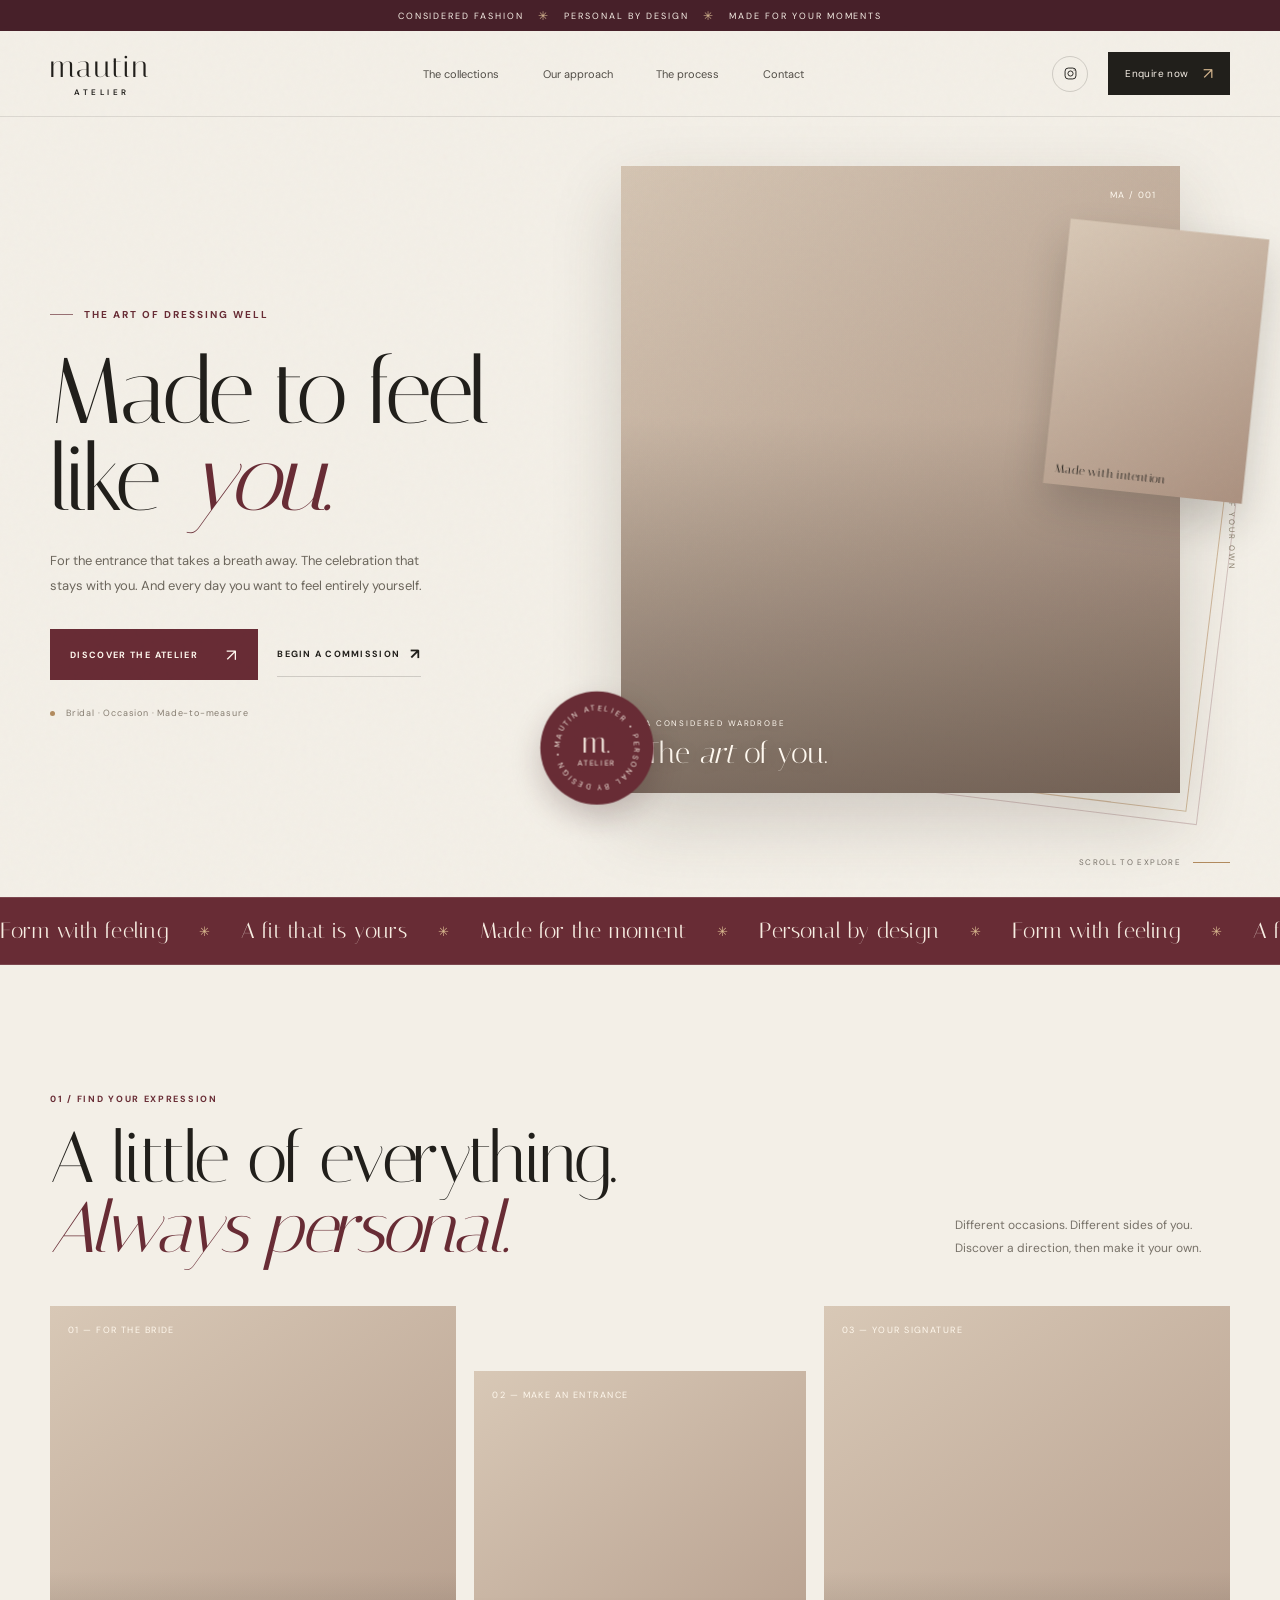
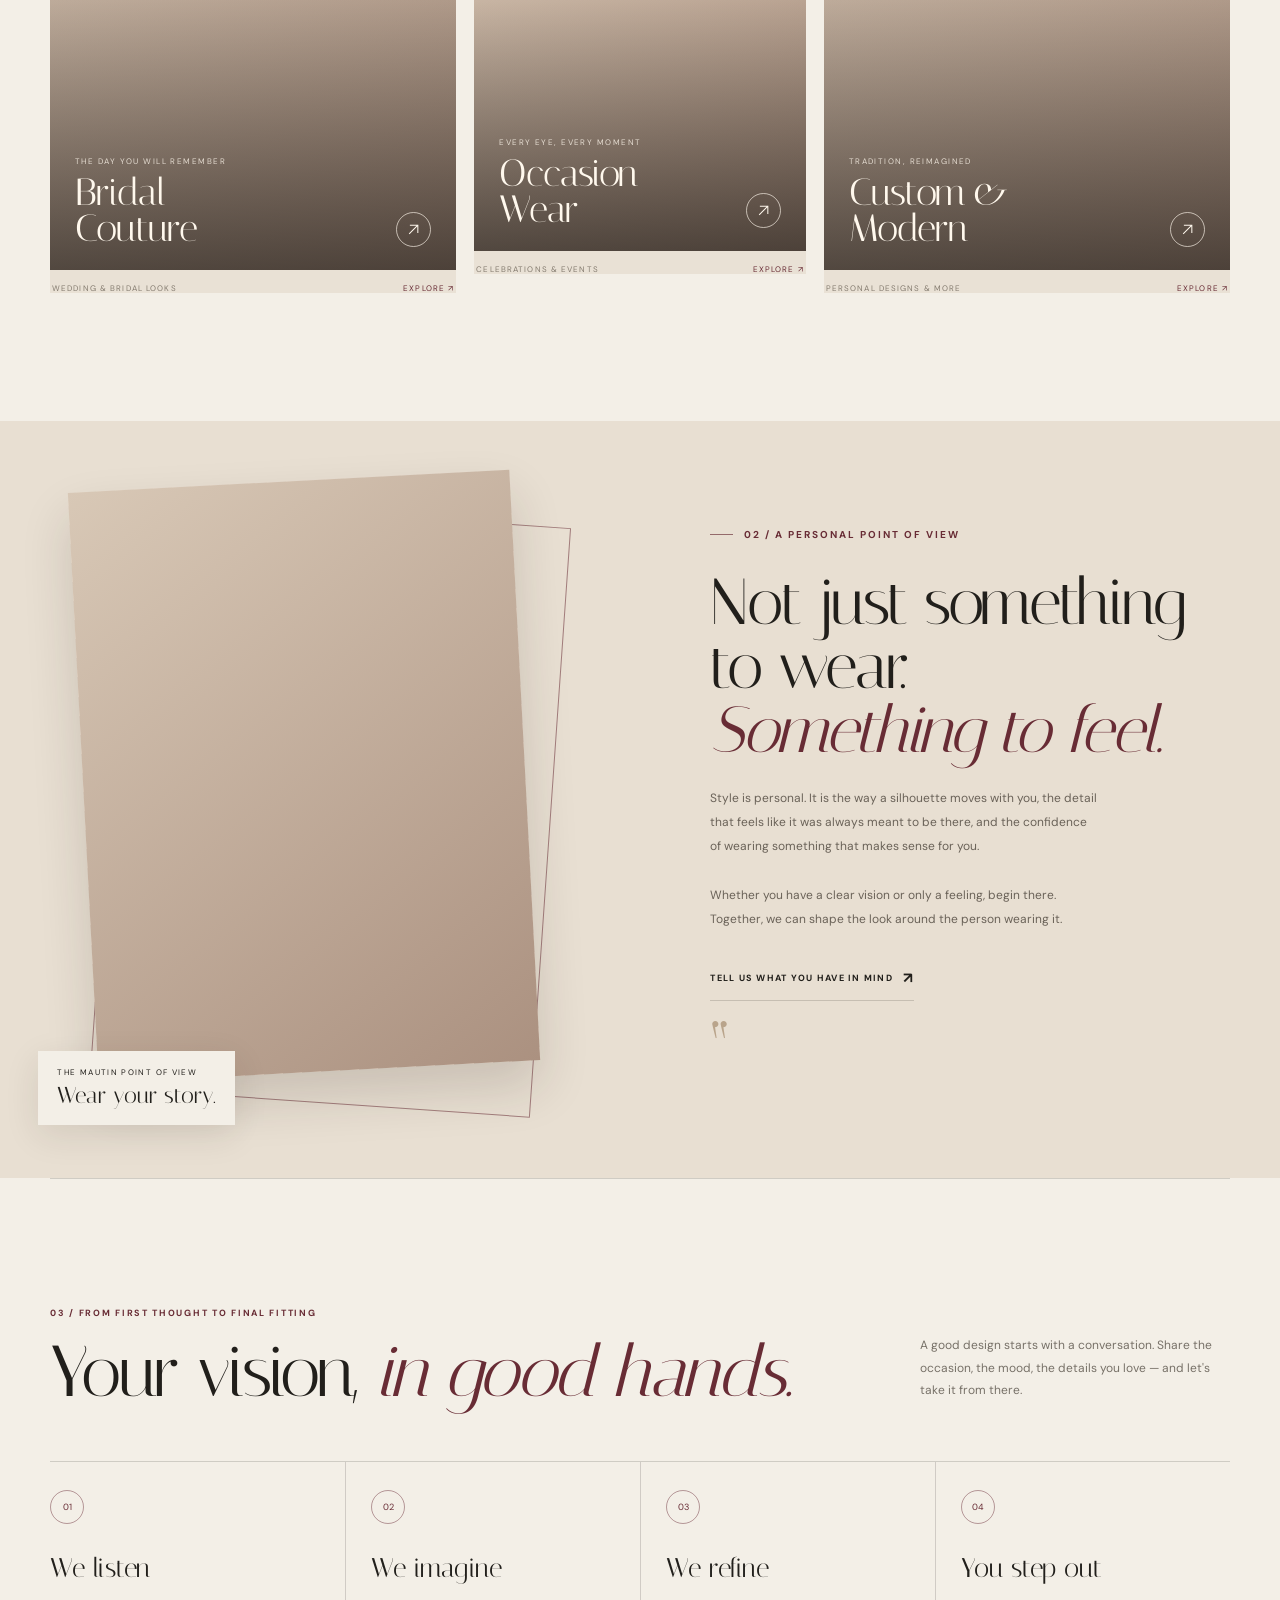
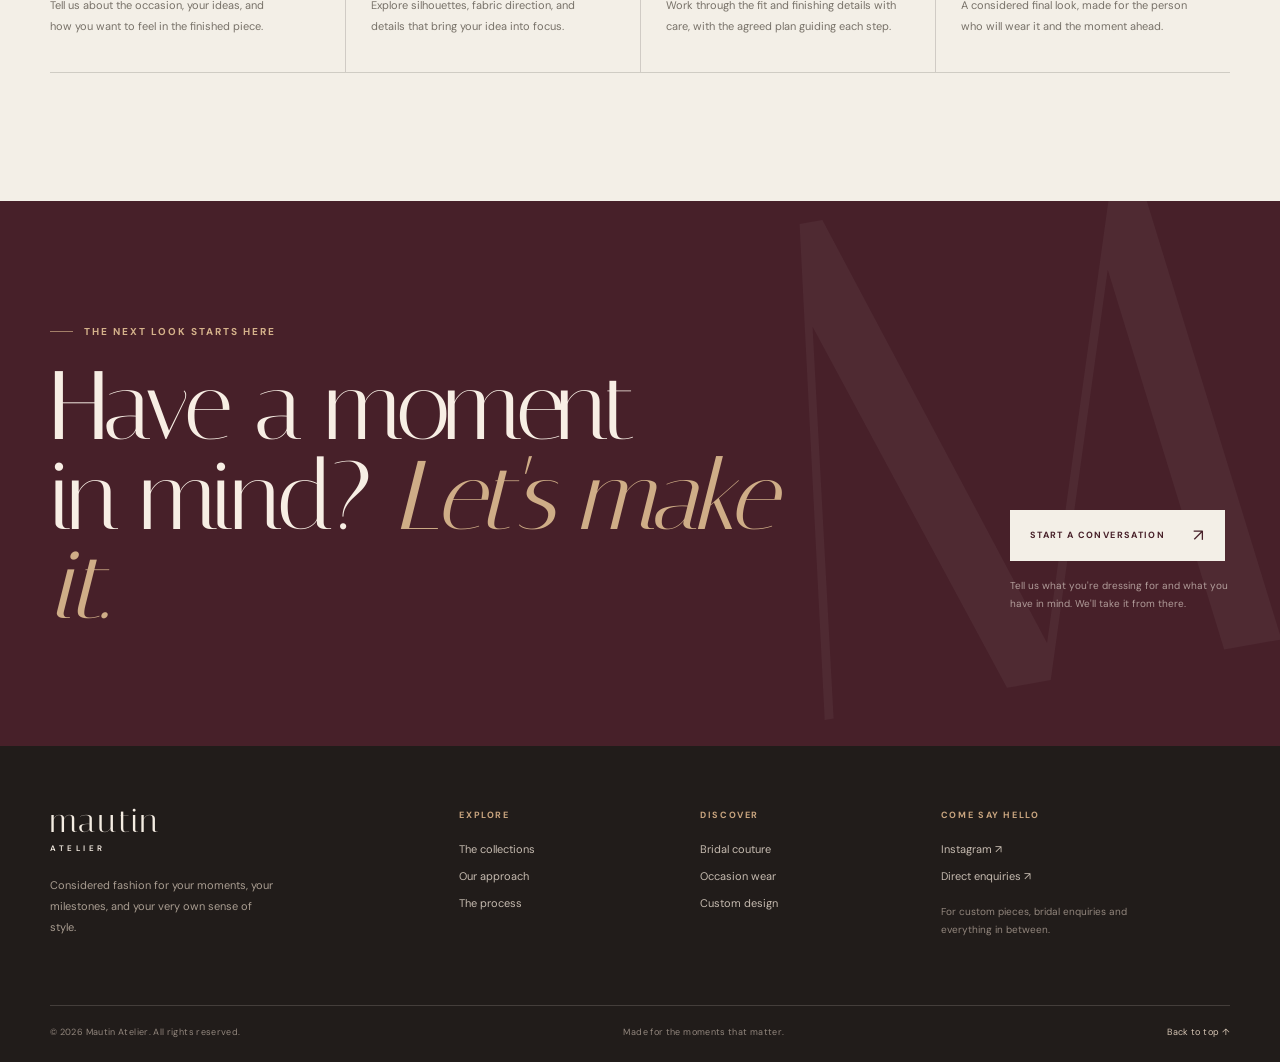
==== index.html @ 407f870a "Build Mautin Atelier luxury fashion website" ====
<!DOCTYPE html>
<html lang="en">
<head>
  <meta charset="UTF-8" />
  <meta name="viewport" content="width=device-width, initial-scale=1.0" />
  <meta name="theme-color" content="#f3efe7" />
  <meta name="description" content="Mautin Atelier creates considered fashion for the moments that matter — bridal, occasion wear, modern tradition and made-to-measure pieces." />
  <meta property="og:title" content="Mautin Atelier — Made to Feel Like You" />
  <meta property="og:description" content="Considered fashion. Personal by design. Discover bridal couture, occasion wear and made-to-measure pieces." />
  <meta property="og:type" content="website" />
  <title>Mautin Atelier — Made to Feel Like You</title>
  <link rel="preconnect" href="https://fonts.googleapis.com" />
  <link rel="preconnect" href="https://fonts.gstatic.com" crossorigin />
  <link rel="preconnect" href="https://images.unsplash.com" />
  <link href="https://fonts.googleapis.com/css2?family=DM+Sans:wght@400;500;600;700&family=Italiana&family=Manrope:wght@400;500;600;700&display=swap" rel="stylesheet" />
  <style>
    :root {
      --paper: #f3efe7;
      --paper-2: #e9e1d5;
      --ink: #211f1b;
      --muted: #777168;
      --wine: #682c35;
      --wine-dark: #472029;
      --gold: #b28b5e;
      --line: rgba(33,31,27,.17);
      --serif: "Italiana", "Times New Roman", serif;
      --sans: "DM Sans", "Manrope", sans-serif;
      --page: min(1380px, calc(100% - 100px));
    }
    *, *::before, *::after { box-sizing: border-box; }
    html { scroll-behavior: smooth; scroll-padding-top: 90px; }
    body { margin: 0; background: var(--paper); color: var(--ink); font-family: var(--sans); -webkit-font-smoothing: antialiased; overflow-x: hidden; }
    body::before { content: ""; position: fixed; inset: 0; z-index: 40; pointer-events: none; opacity: .13; background-image: url("data:image/svg+xml,%3Csvg viewBox='0 0 180 180' xmlns='http://www.w3.org/2000/svg'%3E%3Cfilter id='n'%3E%3CfeTurbulence type='fractalNoise' baseFrequency='.92' numOctaves='3' stitchTiles='stitch'/%3E%3C/filter%3E%3Crect width='100%25' height='100%25' filter='url(%23n)' opacity='.19'/%3E%3C/svg%3E"); mix-blend-mode: multiply; }
    a { color: inherit; text-decoration: none; }
    img { display: block; width: 100%; }
    button { font: inherit; }
    ::selection { background: var(--wine); color: var(--paper); }
    .page { width: var(--page); margin-inline: auto; }
    .eyebrow { display: inline-flex; align-items: center; gap: 11px; text-transform: uppercase; font-size: 10px; font-weight: 700; letter-spacing: .2em; }
    .eyebrow::before { content: ""; width: 23px; height: 1px; background: currentColor; opacity: .65; }
    .announcement { height: 31px; background: var(--wine-dark); color: #f8f0e7; display: flex; align-items: center; justify-content: center; gap: 14px; padding: 0 14px; font-size: 9px; letter-spacing: .22em; text-transform: uppercase; }
    .announcement span { color: #d3b38e; font-size: 12px; }
    .site-header { position: sticky; z-index: 30; top: 0; background: rgba(243,239,231,.91); backdrop-filter: blur(18px); border-bottom: 1px solid rgba(33,31,27,.11); }
    .nav { height: 85px; display: flex; align-items: center; justify-content: space-between; }
    .brand { display: inline-flex; flex-direction: column; align-items: center; gap: 1px; line-height: 1; flex-shrink: 0; }
    .brand-name { font-family: var(--serif); font-size: 31px; letter-spacing: .065em; white-space: nowrap; }
    .brand-sub { font-size: 8px; font-weight: 600; letter-spacing: .44em; text-transform: uppercase; padding-left: .44em; margin-top: 5px; }
    .nav-links { display: flex; gap: clamp(21px,3.4vw,50px); align-items: center; margin-left: 25px; }
    .nav-links a { font-size: 11px; color: #514d46; transition: color .25s; position: relative; }
    .nav-links a::after { content: ""; position: absolute; width: 0; height: 1px; bottom: -7px; left: 0; background: var(--wine); transition: width .25s; }
    .nav-links a:hover { color: var(--wine); }
    .nav-links a:hover::after { width: 100%; }
    .nav-right { display: flex; align-items: center; gap: 20px; }
    .icon-link { width: 36px; height: 36px; border: 1px solid var(--line); border-radius: 50%; display: grid; place-items: center; transition: background .25s, color .25s, transform .25s; }
    .icon-link:hover { color: white; background: var(--wine); transform: translateY(-2px); }
    .icon-link svg { width: 15px; height: 15px; }
    .nav-cta { display: inline-flex; align-items: center; gap: 14px; background: var(--ink); color: #f8f1e8; min-height: 43px; padding: 0 17px; font-size: 10px; letter-spacing: .04em; transition: background .25s, transform .25s; }
    .nav-cta span { color: #d4b58e; font-size: 16px; }
    .nav-cta:hover { background: var(--wine); transform: translateY(-2px); }
    .menu-toggle { display: none; border: 0; background: none; width: 42px; height: 42px; padding: 10px; cursor: pointer; }
    .menu-toggle i { display: block; height: 1px; width: 21px; background: var(--ink); margin: 6px auto; transition: transform .25s; }
    /* Hero */
    .hero { min-height: min(780px, calc(100svh - 116px)); display: grid; grid-template-columns: .91fr 1.09fr; gap: 2.4%; align-items: center; padding-top: 38px; padding-bottom: 67px; position: relative; }
    .hero-copy { position: relative; z-index: 4; padding: 30px 0 36px; }
    .hero-copy .eyebrow { color: var(--wine); margin-bottom: 27px; }
    h1, h2, h3, p { margin-top: 0; }
    .hero h1 { font-family: var(--serif); font-weight: 400; letter-spacing: -.045em; line-height: .94; font-size: clamp(64px, 7.25vw, 112px); margin: 0 0 27px; max-width: 660px; }
    .hero h1 .italic { font-style: italic; color: var(--wine); padding-left: .09em; }
    .hero-desc { max-width: 380px; font-size: 13px; line-height: 1.9; color: #6c665c; margin: 0 0 31px; }
    .hero-actions { display: flex; align-items: center; flex-wrap: wrap; gap: 19px; }
    .button-primary { display: inline-flex; align-items: center; justify-content: center; gap: 28px; min-height: 51px; padding: 0 19px; background: var(--wine); color: #fff8ef; text-transform: uppercase; font-size: 9px; letter-spacing: .15em; font-weight: 700; border: 1px solid var(--wine); transition: background .25s, color .25s, transform .25s; }
    .button-primary b { font-size: 17px; font-weight: 400; }
    .button-primary:hover { background: var(--wine-dark); transform: translateY(-3px); }
    .text-link { display: inline-flex; align-items: center; gap: 10px; text-transform: uppercase; font-weight: 700; font-size: 9px; letter-spacing: .14em; padding: 12px 0; border-bottom: 1px solid var(--line); transition: color .2s, border-color .2s; }
    .text-link span { font-size: 15px; transition: transform .2s; }
    .text-link:hover { color: var(--wine); border-color: var(--wine); }
    .text-link:hover span { transform: translate(3px,-3px); }
    .hero-note { position: absolute; bottom: -3px; left: 0; display: flex; align-items: center; gap: 11px; color: #867d71; font-size: 9px; letter-spacing: .09em; }
    .hero-note .note-dot { width: 5px; height: 5px; background: var(--gold); border-radius: 50%; }
    .hero-visual { position: relative; min-width: 0; perspective: 1100px; isolation: isolate; padding: 0 8% 4% 3%; }
    .hero-backdrop { position: absolute; z-index: -1; width: 73%; height: 88%; border: 1px solid rgba(178,139,94,.55); top: 7%; right: 1%; transform: rotate(7deg); }
    .hero-backdrop::before { content: ""; position: absolute; inset: 13px -13px -13px 13px; border: 1px solid rgba(104,44,53,.23); }
    .hero-image-frame { position: relative; overflow: hidden; width: 100%; height: clamp(410px, 49vw, 650px); max-height: 670px; background: #c7b7a5; box-shadow: 0 28px 65px rgba(58,43,34,.18); transform-style: preserve-3d; will-change: transform; transition: box-shadow .4s; }
    .hero-image-frame::after { content: ""; position: absolute; inset: 0; background: linear-gradient(180deg, rgba(25,20,16,.02) 40%, rgba(25,20,16,.39) 100%); pointer-events: none; }
    .hero-image-frame img { width: 100%; height: 100%; object-fit: cover; object-position: center 24%; transition: transform 1.1s cubic-bezier(.2,.7,.2,1); }
    .hero-image-frame:hover img { transform: scale(1.045); }
    .hero-image-label { position: absolute; z-index: 2; bottom: 22px; left: 24px; color: #fff9f0; display: flex; flex-direction: column; gap: 7px; text-shadow: 0 1px 15px rgba(0,0,0,.2); }
    .hero-image-label small { font-size: 8px; letter-spacing: .23em; text-transform: uppercase; }
    .hero-image-label strong { font-family: var(--serif); font-size: 30px; font-weight: 400; }
    .hero-image-label strong span { font-style: italic; }
    .image-index { position: absolute; z-index: 2; right: 23px; top: 23px; color: #fff9f0; font-size: 9px; letter-spacing: .15em; }
    .hero-floating { position: absolute; z-index: 5; right: -1%; top: 12%; width: 30%; padding: 8px 8px 27px; background: var(--paper); transform: rotate(6deg) translateZ(65px); box-shadow: 0 20px 38px rgba(31,24,19,.2); transition: transform .45s cubic-bezier(.2,.8,.2,1); }
    .hero-floating:hover { transform: rotate(1deg) translateZ(100px) translateY(-8px); }
    .hero-floating img { aspect-ratio: .8; object-fit: cover; }
    .hero-floating span { position: absolute; bottom: 8px; left: 10px; font-family: var(--serif); font-size: 11px; letter-spacing: .04em; }
    .hero-stamp { position: absolute; z-index: 6; bottom: 6%; left: -5%; width: 104px; height: 104px; border-radius: 50%; background: var(--wine); color: #fbf2e7; display: grid; place-items: center; box-shadow: 0 12px 28px rgba(56,26,31,.23); transform: translateZ(90px); }
    .hero-stamp svg { position: absolute; inset: 8px; width: calc(100% - 16px); height: calc(100% - 16px); animation: slowspin 24s linear infinite; }
    .hero-stamp span { font-family: var(--serif); font-size: 28px; line-height: .8; text-align: center; }
    .hero-stamp small { font-family: var(--sans); font-size: 7px; display: block; letter-spacing: .18em; text-transform: uppercase; margin-top: 4px; }
    .hero-vertical { position: absolute; right: -7px; top: 39%; writing-mode: vertical-rl; font-size: 8px; letter-spacing: .25em; text-transform: uppercase; color: #8b806f; }
    .scroll-indicator { position: absolute; right: 0; bottom: 30px; display: flex; align-items: center; gap: 12px; text-transform: uppercase; letter-spacing: .17em; font-size: 8px; color: var(--muted); }
    .scroll-indicator::after { content: ""; height: 1px; width: 37px; background: var(--gold); }
    @keyframes slowspin { to { transform: rotate(360deg); } }
    /* Marquee */
    .marquee { background: var(--wine); color: #f6ece1; overflow: hidden; border-block: 1px solid rgba(255,255,255,.13); }
    .marquee-track { display: flex; width: max-content; align-items: center; padding: 20px 0; animation: marquee 34s linear infinite; }
    .marquee-set { display: flex; align-items: center; gap: 31px; padding-right: 31px; }
    .marquee-item { font-family: var(--serif); font-size: 22px; white-space: nowrap; letter-spacing: .01em; }
    .marquee-star { color: #d9b98f; font-size: 13px; }
    @keyframes marquee { to { transform: translateX(-50%); } }
    /* Sections */
    .section { padding-block: clamp(80px, 10vw, 146px); }
    .section-head { display: flex; align-items: end; justify-content: space-between; gap: 35px; margin-bottom: 42px; }
    .section-kicker { font-size: 9px; text-transform: uppercase; letter-spacing: .19em; font-weight: 700; color: var(--wine); margin-bottom: 18px; }
    .section-title { font-family: var(--serif); font-weight: 400; font-size: clamp(43px, 5.6vw, 76px); letter-spacing: -.035em; line-height: .98; margin: 0; }
    .section-title em { color: var(--wine); font-weight: 400; }
    .section-intro { font-size: 12px; line-height: 1.9; color: var(--muted); max-width: 275px; margin: 0 0 4px; }
    .collection-grid { display: grid; grid-template-columns: 1.03fr .84fr 1.03fr; gap: 18px; align-items: start; }
    .collection-card { position: relative; min-width: 0; overflow: hidden; background: var(--paper-2); isolation: isolate; }
    .collection-card:nth-child(2) { margin-top: 65px; }
    .collection-image { position: relative; overflow: hidden; aspect-ratio: .72; }
    .collection-card:nth-child(2) .collection-image { aspect-ratio: .69; }
    .collection-image img { width: 100%; height: 100%; object-fit: cover; transition: transform .9s cubic-bezier(.2,.7,.2,1), filter .7s; filter: saturate(.82); }
    .collection-card:hover .collection-image img { transform: scale(1.055); filter: saturate(1); }
    .collection-image::after { content: ""; position: absolute; inset: 0; background: linear-gradient(180deg, transparent 47%, rgba(23,20,17,.64) 100%); }
    .collection-number { position: absolute; top: 18px; left: 18px; z-index: 2; color: #fff8ed; font-size: 9px; letter-spacing: .16em; }
    .collection-content { position: absolute; z-index: 3; bottom: 0; left: 0; width: 100%; padding: 25px 25px 23px; color: #fff8ed; display: flex; align-items: end; justify-content: space-between; gap: 10px; }
    .collection-content small { display: block; font-size: 8px; text-transform: uppercase; letter-spacing: .18em; margin-bottom: 8px; opacity: .8; }
    .collection-content h3 { font-family: var(--serif); font-size: clamp(27px,3vw,39px); line-height: .95; font-weight: 400; letter-spacing: -.02em; margin: 0; }
    .collection-arrow { flex: 0 0 35px; width: 35px; height: 35px; border: 1px solid rgba(255,248,237,.65); border-radius: 50%; display: grid; place-items: center; transition: color .25s, background .25s, transform .25s; }
    .collection-arrow svg { width: 13px; }
    .collection-card:hover .collection-arrow { background: var(--paper); color: var(--wine); transform: rotate(45deg); }
    .collection-caption { padding: 13px 2px 0; display: flex; justify-content: space-between; gap: 15px; text-transform: uppercase; color: #847b6f; font-size: 8px; letter-spacing: .14em; }
    .collection-caption span:last-child { color: var(--wine); }
    /* Manifesto */
    .manifesto { display: grid; grid-template-columns: 1fr 1fr; min-height: 600px; background: #e8dfd2; }
    .manifesto-visual { position: relative; min-height: 600px; overflow: hidden; perspective: 900px; }
    .manifesto-photo { position: absolute; top: 8%; left: 13%; width: 69%; height: 78%; overflow: hidden; box-shadow: 0 25px 50px rgba(46,32,23,.16); transform: rotate(-3deg); }
    .manifesto-photo img { height: 100%; object-fit: cover; object-position: center; transition: transform 1s; }
    .manifesto-photo:hover img { transform: scale(1.04); }
    .manifesto-frame { position: absolute; top: 12%; left: 17%; width: 69%; height: 78%; border: 1px solid rgba(104,44,53,.55); transform: rotate(4deg); pointer-events: none; }
    .manifesto-note { position: absolute; left: 6%; bottom: 7%; z-index: 2; background: var(--paper); padding: 16px 19px; box-shadow: 0 10px 35px rgba(46,32,23,.11); font-size: 8px; letter-spacing: .17em; text-transform: uppercase; }
    .manifesto-note b { display: block; font-family: var(--serif); font-weight: 400; font-size: 23px; letter-spacing: 0; text-transform: none; margin-top: 5px; }
    .manifesto-copy { padding: clamp(48px, 7.7vw, 105px) clamp(32px, 7vw, 92px) clamp(50px, 7.7vw, 100px) clamp(30px, 5.5vw, 78px); align-self: center; }
    .manifesto-copy .eyebrow { color: var(--wine); margin-bottom: 29px; }
    .manifesto-copy h2 { font-family: var(--serif); font-weight: 400; line-height: .98; letter-spacing: -.035em; font-size: clamp(45px,5.1vw,71px); margin-bottom: 24px; }
    .manifesto-copy h2 em { color: var(--wine); }
    .manifesto-copy p { font-size: 12px; line-height: 2; max-width: 390px; color: #6a6258; margin-bottom: 25px; }
    .manifesto-mark { color: #b9a48b; font-family: var(--serif); font-size: 76px; line-height: .7; margin: 25px 0 0 -4px; }
    /* Process */
    .process { border-top: 1px solid var(--line); }
    .process-top { display: flex; align-items: end; justify-content: space-between; gap: 35px; margin-bottom: 54px; }
    .process-top p { max-width: 310px; color: var(--muted); font-size: 12px; line-height: 1.9; margin: 0 0 5px; }
    .process-grid { display: grid; grid-template-columns: repeat(4,1fr); border-top: 1px solid var(--line); border-bottom: 1px solid var(--line); }
    .process-item { padding: 28px 26px 34px 0; min-height: 210px; position: relative; }
    .process-item + .process-item { border-left: 1px solid var(--line); padding-left: 25px; }
    .process-item .num { display: inline-flex; width: 34px; height: 34px; align-items: center; justify-content: center; border: 1px solid rgba(104,44,53,.45); color: var(--wine); border-radius: 50%; font-size: 9px; margin-bottom: 28px; }
    .process-item h3 { font-family: var(--serif); font-size: 27px; font-weight: 400; margin-bottom: 11px; }
    .process-item p { margin: 0; max-width: 235px; font-size: 11px; line-height: 1.85; color: var(--muted); }
    /* CTA / Footer */
    .final-cta { position: relative; isolation: isolate; overflow: hidden; background: var(--wine-dark); color: #f7eee4; padding: clamp(68px,9vw,118px) 0; }
    .final-cta::before { content: "M"; position: absolute; z-index: -1; font-family: var(--serif); color: rgba(255,255,255,.045); font-size: clamp(340px,55vw,750px); line-height: .8; right: -1%; top: -7%; transform: rotate(-10deg); pointer-events: none; }
    .cta-inner { display: flex; align-items: end; justify-content: space-between; gap: 40px; position: relative; }
    .cta-inner .eyebrow { color: #d5b28b; margin-bottom: 24px; }
    .cta-inner h2 { font-family: var(--serif); font-weight: 400; font-size: clamp(53px,7.6vw,103px); line-height: .92; letter-spacing: -.04em; margin: 0; max-width: 800px; }
    .cta-inner h2 em { color: #cfad87; }
    .cta-action { flex-shrink: 0; padding-bottom: 8px; }
    .button-light { background: var(--paper); color: var(--wine-dark); border-color: var(--paper); }
    .button-light:hover { background: #dbc6ad; border-color: #dbc6ad; color: var(--wine-dark); }
    .cta-small { color: rgba(247,238,228,.6); margin-top: 16px; font-size: 10px; line-height: 1.8; max-width: 220px; }
    .footer { background: #211c1a; color: #f4ece2; padding: 58px 0 24px; }
    .footer-top { display: grid; grid-template-columns: 1.5fr .8fr .8fr 1.2fr; gap: 48px; padding-bottom: 56px; }
    .footer-brand .brand { align-items: flex-start; }
    .footer-brand .brand-name { font-size: 34px; }
    .footer-brand .brand-sub { padding-left: 0; }
    .footer-brand p { margin: 23px 0 0; max-width: 230px; font-size: 11px; line-height: 1.9; color: #a99d91; }
    .footer-col h4 { text-transform: uppercase; font-size: 9px; letter-spacing: .18em; color: #c9a57f; margin: 5px 0 21px; }
    .footer-col a { display: table; margin: 0 0 13px; color: #c6bbb0; font-size: 11px; transition: color .2s; }
    .footer-col a:hover { color: #fff; }
    .footer-end { border-top: 1px solid rgba(244,236,226,.16); padding-top: 20px; display: flex; justify-content: space-between; gap: 20px; color: #92867d; font-size: 9px; letter-spacing: .04em; }
    .footer-end a { color: #d6c5b4; }
    .reveal { opacity: 0; transform: translateY(28px); transition: opacity .8s ease, transform .8s cubic-bezier(.2,.7,.2,1); }
    .reveal.is-visible { opacity: 1; transform: translateY(0); }
    .collection-card.reveal:nth-child(2) { transition-delay: .1s; }
    .collection-card.reveal:nth-child(3) { transition-delay: .18s; }
    .hero-copy > * { animation: heroIn .8s both; }
    .hero-copy > *:nth-child(1) { animation-delay: .1s; }
    .hero-copy > *:nth-child(2) { animation-delay: .18s; }
    .hero-copy > *:nth-child(3) { animation-delay: .25s; }
    .hero-copy > *:nth-child(4) { animation-delay: .32s; }
    .hero-visual { animation: visualIn 1s .12s both; }
    @keyframes heroIn { from { opacity: 0; transform: translateY(18px); } to { opacity: 1; transform: translateY(0); } }
    @keyframes visualIn { from { opacity: 0; transform: translateY(18px) rotateY(-5deg); } to { opacity: 1; transform: translateY(0) rotateY(0); } }
    @media (min-width: 1500px) { .hero h1 { font-size: 112px; } }
    @media (max-width: 1050px) {
      :root { --page: min(100% - 56px, 1380px); }
      .nav { height: 75px; }
      .brand-name { font-size: 28px; }
      .nav-links { gap: 21px; }
      .nav-links a { font-size: 10px; }
      .nav-right { gap: 12px; }
      .nav-cta { padding-inline: 12px; gap: 9px; }
      .hero { grid-template-columns: .96fr 1.04fr; gap: 1%; min-height: unset; padding-top: 28px; padding-bottom: 60px; }
      .hero h1 { font-size: clamp(61px,7.2vw,83px); }
      .hero-image-frame { height: clamp(430px, 54vw, 585px); }
      .hero-floating { right: -2%; width: 29%; }
      .hero-stamp { width: 86px; height: 86px; left: -4%; }
      .hero-stamp span { font-size: 24px; }
      .section-head { align-items: start; }
      .footer-top { gap: 30px; }
    }
    @media (max-width: 760px) {
      :root { --page: calc(100% - 38px); }
      .announcement { height: 29px; font-size: 7px; letter-spacing: .16em; }
      .nav { height: 70px; }
      .brand-name { font-size: 26px; }
      .brand-sub { font-size: 7px; margin-top: 4px; }
      .nav-links { display: none; position: absolute; top: 70px; left: 0; right: 0; margin: 0; padding: 23px 21px 28px; background: var(--paper); border-bottom: 1px solid var(--line); flex-direction: column; align-items: stretch; gap: 0; box-shadow: 0 20px 25px rgba(32,24,18,.06); }
      .nav-links.open { display: flex; }
      .nav-links a { padding: 14px 0; font-size: 12px; border-bottom: 1px solid rgba(33,31,27,.09); }
      .nav-links a::after { display: none; }
      .nav-right { gap: 10px; }
      .nav-right .icon-link { display: none; }
      .nav-cta { min-height: 37px; font-size: 8px; padding-inline: 10px; gap: 7px; }
      .nav-cta span { font-size: 14px; }
      .menu-toggle { display: block; margin-left: -5px; }
      .hero { display: flex; flex-direction: column; align-items: stretch; gap: 23px; padding-top: 40px; padding-bottom: 72px; }
      .hero-copy { padding: 0; }
      .hero-copy .eyebrow { margin-bottom: 21px; }
      .hero h1 { font-size: clamp(63px, 13.5vw, 95px); line-height: .9; margin-bottom: 22px; max-width: 570px; }
      .hero-desc { max-width: 365px; font-size: 12px; line-height: 1.85; margin-bottom: 24px; }
      .hero-actions { gap: 16px; }
      .button-primary { min-height: 48px; }
      .hero-visual { width: min(100%, 560px); align-self: center; padding: 0 6% 5% 2%; margin: 0 0 8px; }
      .hero-image-frame { height: clamp(400px, 119vw, 570px); }
      .hero-image-frame img { object-position: center 20%; }
      .hero-backdrop { right: 0; }
      .hero-floating { width: 28%; right: -1%; top: 10%; padding: 5px 5px 22px; }
      .hero-floating span { font-size: 9px; bottom: 6px; left: 7px; }
      .hero-stamp { width: 79px; height: 79px; bottom: 3%; left: -3%; }
      .hero-stamp span { font-size: 22px; }
      .hero-stamp small { font-size: 6px; }
      .hero-vertical { right: -6px; font-size: 7px; }
      .hero-note { position: static; margin-top: -2px; font-size: 8px; }
      .scroll-indicator { display: none; }
      .marquee-track { padding: 16px 0; }
      .marquee-item { font-size: 19px; }
      .section { padding-block: 78px; }
      .section-head { display: block; margin-bottom: 30px; }
      .section-title { font-size: clamp(44px, 10.5vw, 67px); }
      .section-intro { margin-top: 19px; max-width: 330px; }
      .collection-grid { grid-template-columns: 1fr 1fr; gap: 23px 12px; }
      .collection-card:nth-child(2) { margin-top: 40px; }
      .collection-card:nth-child(3) { grid-column: 1 / -1; width: 81%; margin-top: 0; }
      .collection-card:nth-child(3) .collection-image { aspect-ratio: .95; }
      .collection-card:nth-child(2) .collection-image { aspect-ratio: .69; }
      .collection-content { padding: 14px 13px 15px; align-items: end; gap: 6px; }
      .collection-content small { font-size: 6px; letter-spacing: .12em; margin-bottom: 6px; }
      .collection-content h3 { font-size: clamp(24px,5.3vw,34px); }
      .collection-arrow { flex-basis: 29px; width: 29px; height: 29px; }
      .collection-number { left: 12px; top: 13px; font-size: 8px; }
      .collection-caption { font-size: 7px; letter-spacing: .08em; line-height: 1.6; }
      .manifesto { grid-template-columns: 1fr; }
      .manifesto-visual { min-height: 460px; }
      .manifesto-photo { top: 7%; left: 12%; width: 70%; height: 82%; }
      .manifesto-frame { top: 11%; left: 16%; width: 70%; height: 82%; }
      .manifesto-note { left: 4%; bottom: 7%; padding: 12px 14px; }
      .manifesto-note b { font-size: 20px; }
      .manifesto-copy { padding: 45px 24px 54px; }
      .manifesto-copy h2 { font-size: clamp(48px,10vw,68px); }
      .manifesto-copy p { font-size: 11px; }
      .manifesto-mark { margin-top: 12px; }
      .process-top { display: block; margin-bottom: 32px; }
      .process-top p { margin-top: 19px; }
      .process-grid { grid-template-columns: 1fr 1fr; }
      .process-item { min-height: 205px; padding: 24px 16px 25px 0; }
      .process-item + .process-item { padding-left: 16px; }
      .process-item:nth-child(3) { border-left: 0; padding-left: 0; border-top: 1px solid var(--line); }
      .process-item:nth-child(4) { border-top: 1px solid var(--line); }
      .process-item .num { margin-bottom: 18px; }
      .process-item h3 { font-size: 25px; }
      .process-item p { font-size: 10px; }
      .final-cta { padding-block: 71px; }
      .cta-inner { display: block; }
      .cta-inner h2 { font-size: clamp(55px,11.8vw,82px); }
      .cta-action { margin-top: 31px; }
      .cta-small { max-width: 300px; }
      .footer { padding-top: 45px; }
      .footer-top { grid-template-columns: 1fr 1fr; gap: 36px 24px; padding-bottom: 36px; }
      .footer-brand { grid-column: 1 / -1; }
      .footer-brand p { max-width: 290px; }
      .footer-end { line-height: 1.8; flex-direction: column; gap: 8px; }
    }
    @media (max-width: 390px) {
      :root { --page: calc(100% - 30px); }
      .brand-name { font-size: 23px; }
      .nav-cta { font-size: 7px; }
      .hero h1 { font-size: 59px; }
      .hero-actions { align-items: flex-start; flex-direction: column; gap: 9px; }
      .collection-grid { gap: 21px 9px; }
      .collection-content h3 { font-size: 23px; }
    }
    @media (prefers-reduced-motion: reduce) {
      *, *::before, *::after { scroll-behavior: auto !important; animation-duration: .01ms !important; animation-iteration-count: 1 !important; transition-duration: .01ms !important; }
      .reveal { opacity: 1; transform: none; }
    }
  </style>
</head>
<body>
  <div class="announcement">Considered fashion <span>✳</span> Personal by design <span>✳</span> Made for your moments</div>
  <header class="site-header">
    <div class="nav page">
      <a class="brand" href="#home" aria-label="Mautin Atelier home">
        <span class="brand-name">mautin</span>
        <span class="brand-sub">atelier</span>
      </a>
      <nav class="nav-links" id="navigation" aria-label="Main navigation">
        <a href="#collections">The collections</a>
        <a href="#atelier">Our approach</a>
        <a href="#process">The process</a>
        <a href="#contact">Contact</a>
      </nav>
      <div class="nav-right">
        <a class="icon-link" href="https://www.instagram.com/mautinatelier/" target="_blank" rel="noopener noreferrer" aria-label="Instagram">
          <svg viewBox="0 0 24 24" fill="none" stroke="currentColor" stroke-width="1.5" aria-hidden="true"><rect x="3.3" y="3.3" width="17.4" height="17.4" rx="5"/><circle cx="12" cy="12" r="4.1"/><circle cx="17.8" cy="6.5" r=".8" fill="currentColor" stroke="none"/></svg>
        </a>
        <a class="nav-cta" href="https://ig.me/m/mautinatelier" target="_blank" rel="noopener noreferrer">Enquire now <span>↗</span></a>
        <button class="menu-toggle" id="menuToggle" aria-label="Open navigation" aria-expanded="false" aria-controls="navigation"><i></i><i></i></button>
      </div>
    </div>
  </header>

  <main id="home">
    <section class="hero page" aria-labelledby="hero-title">
      <div class="hero-copy">
        <div class="eyebrow">The art of dressing well</div>
        <h1 id="hero-title">Made to feel<br />like <span class="italic">you.</span></h1>
        <p class="hero-desc">For the entrance that takes a breath away. The celebration that stays with you. And every day you want to feel entirely yourself.</p>
        <div class="hero-actions">
          <a class="button-primary" href="#collections">Discover the atelier <b>↗</b></a>
          <a class="text-link" href="https://ig.me/m/mautinatelier" target="_blank" rel="noopener noreferrer">Begin a commission <span>↗</span></a>
        </div>
        <div class="hero-note"><span class="note-dot"></span> Bridal · Occasion · Made-to-measure</div>
      </div>

      <div class="hero-visual" id="heroVisual" aria-label="Editorial fashion imagery">
        <div class="hero-backdrop"></div>
        <div class="hero-image-frame" id="heroTilt">
          <img src="https://images.unsplash.com/photo-1595777457583-95e059d581b8?auto=format&fit=crop&w=1250&q=90" alt="Editorial portrait featuring an elegant occasion dress" fetchpriority="high" />
          <div class="image-index">MA / 001</div>
          <div class="hero-image-label"><small>A considered wardrobe</small><strong>The <span>art</span> of you.</strong></div>
        </div>
        <div class="hero-floating">
          <img src="https://images.unsplash.com/photo-1539008835657-9e8e9680c956?auto=format&fit=crop&w=500&q=85" alt="Fashion editorial detail" loading="lazy" />
          <span>Made with intention</span>
        </div>
        <div class="hero-stamp" aria-hidden="true">
          <svg viewBox="0 0 100 100" fill="none"><defs><path id="stampPath" d="M50 50 m-39 0 a39 39 0 1 1 78 0 a39 39 0 1 1 -78 0"/></defs><text fill="currentColor" font-size="7.8" letter-spacing="2.3"><textPath href="#stampPath">MAUTIN ATELIER • PERSONAL BY DESIGN • </textPath></text></svg>
          <span>m.<small>atelier</small></span>
        </div>
        <div class="hero-vertical">A wardrobe of your own</div>
      </div>
      <div class="scroll-indicator">Scroll to explore</div>
    </section>

    <div class="marquee" aria-label="Our design philosophy">
      <div class="marquee-track">
        <div class="marquee-set"><span class="marquee-item">Form with feeling</span><span class="marquee-star">✳</span><span class="marquee-item">A fit that is yours</span><span class="marquee-star">✳</span><span class="marquee-item">Made for the moment</span><span class="marquee-star">✳</span><span class="marquee-item">Personal by design</span><span class="marquee-star">✳</span></div>
        <div class="marquee-set" aria-hidden="true"><span class="marquee-item">Form with feeling</span><span class="marquee-star">✳</span><span class="marquee-item">A fit that is yours</span><span class="marquee-star">✳</span><span class="marquee-item">Made for the moment</span><span class="marquee-star">✳</span><span class="marquee-item">Personal by design</span><span class="marquee-star">✳</span></div>
      </div>
    </div>

    <section class="section page" id="collections" aria-labelledby="collections-title">
      <div class="section-head reveal">
        <div>
          <div class="section-kicker">01 / Find your expression</div>
          <h2 class="section-title" id="collections-title">A little of everything.<br /><em>Always personal.</em></h2>
        </div>
        <p class="section-intro">Different occasions. Different sides of you. Discover a direction, then make it your own.</p>
      </div>
      <div class="collection-grid">
        <a class="collection-card reveal" href="https://ig.me/m/mautinatelier" target="_blank" rel="noopener noreferrer" aria-label="Enquire about bridal couture">
          <div class="collection-image">
            <img src="https://images.unsplash.com/photo-1591604466107-ec97de577aff?auto=format&fit=crop&w=900&q=85" alt="Bridal fashion editorial in soft ivory tones" loading="lazy" />
            <span class="collection-number">01 — FOR THE BRIDE</span>
            <div class="collection-content"><div><small>The day you will remember</small><h3>Bridal<br />Couture</h3></div><span class="collection-arrow"><svg viewBox="0 0 18 18" fill="none" stroke="currentColor" stroke-width="1.4"><path d="M3 15 15 3M4 3h11v11"/></svg></span></div>
          </div>
          <div class="collection-caption"><span>Wedding & bridal looks</span><span>Explore ↗</span></div>
        </a>
        <a class="collection-card reveal" href="https://ig.me/m/mautinatelier" target="_blank" rel="noopener noreferrer" aria-label="Enquire about occasion wear">
          <div class="collection-image">
            <img src="https://images.unsplash.com/photo-1539109136881-3be0616acf4b?auto=format&fit=crop&w=850&q=85" alt="Fashion editorial celebrating a confident silhouette" loading="lazy" />
            <span class="collection-number">02 — MAKE AN ENTRANCE</span>
            <div class="collection-content"><div><small>Every eye, every moment</small><h3>Occasion<br />Wear</h3></div><span class="collection-arrow"><svg viewBox="0 0 18 18" fill="none" stroke="currentColor" stroke-width="1.4"><path d="M3 15 15 3M4 3h11v11"/></svg></span></div>
          </div>
          <div class="collection-caption"><span>Celebrations & events</span><span>Explore ↗</span></div>
        </a>
        <a class="collection-card reveal" href="https://ig.me/m/mautinatelier" target="_blank" rel="noopener noreferrer" aria-label="Enquire about custom and traditional designs">
          <div class="collection-image">
            <img src="https://images.unsplash.com/photo-1525507119028-ed4c629a60a3?auto=format&fit=crop&w=900&q=85" alt="Curated fashion pieces and considered styling" loading="lazy" />
            <span class="collection-number">03 — YOUR SIGNATURE</span>
            <div class="collection-content"><div><small>Tradition, reimagined</small><h3>Custom &<br />Modern</h3></div><span class="collection-arrow"><svg viewBox="0 0 18 18" fill="none" stroke="currentColor" stroke-width="1.4"><path d="M3 15 15 3M4 3h11v11"/></svg></span></div>
          </div>
          <div class="collection-caption"><span>Personal designs & more</span><span>Explore ↗</span></div>
        </a>
      </div>
    </section>

    <section class="manifesto" id="atelier" aria-labelledby="manifesto-title">
      <div class="manifesto-visual">
        <div class="manifesto-frame"></div>
        <div class="manifesto-photo">
          <img src="https://images.unsplash.com/photo-1490481651871-ab68de25d43d?auto=format&fit=crop&w=1200&q=85" alt="A curated wardrobe of thoughtfully styled pieces" loading="lazy" />
        </div>
        <div class="manifesto-note">The Mautin point of view <b>Wear your story.</b></div>
      </div>
      <div class="manifesto-copy reveal">
        <div class="eyebrow">02 / A personal point of view</div>
        <h2 id="manifesto-title">Not just something to wear.<br /><em>Something to feel.</em></h2>
        <p>Style is personal. It is the way a silhouette moves with you, the detail that feels like it was always meant to be there, and the confidence of wearing something that makes sense for you.</p>
        <p>Whether you have a clear vision or only a feeling, begin there. Together, we can shape the look around the person wearing it.</p>
        <a class="text-link" href="https://ig.me/m/mautinatelier" target="_blank" rel="noopener noreferrer">Tell us what you have in mind <span>↗</span></a>
        <div class="manifesto-mark" aria-hidden="true">“</div>
      </div>
    </section>

    <section class="section process page" id="process" aria-labelledby="process-title">
      <div class="process-top reveal">
        <div>
          <div class="section-kicker">03 / From first thought to final fitting</div>
          <h2 class="section-title" id="process-title">Your vision, <em>in good hands.</em></h2>
        </div>
        <p>A good design starts with a conversation. Share the occasion, the mood, the details you love — and let's take it from there.</p>
      </div>
      <div class="process-grid">
        <article class="process-item reveal"><span class="num">01</span><h3>We listen</h3><p>Tell us about the occasion, your ideas, and how you want to feel in the finished piece.</p></article>
        <article class="process-item reveal"><span class="num">02</span><h3>We imagine</h3><p>Explore silhouettes, fabric direction, and details that bring your idea into focus.</p></article>
        <article class="process-item reveal"><span class="num">03</span><h3>We refine</h3><p>Work through the fit and finishing details with care, with the agreed plan guiding each step.</p></article>
        <article class="process-item reveal"><span class="num">04</span><h3>You step out</h3><p>A considered final look, made for the person who will wear it and the moment ahead.</p></article>
      </div>
    </section>

    <section class="final-cta" id="contact" aria-labelledby="cta-title">
      <div class="page cta-inner">
        <div>
          <div class="eyebrow">The next look starts here</div>
          <h2 id="cta-title">Have a moment<br />in mind? <em>Let's make it.</em></h2>
        </div>
        <div class="cta-action">
          <a class="button-primary button-light" href="https://ig.me/m/mautinatelier" target="_blank" rel="noopener noreferrer">Start a conversation <b>↗</b></a>
          <p class="cta-small">Tell us what you're dressing for and what you have in mind. We'll take it from there.</p>
        </div>
      </div>
    </section>
  </main>

  <footer class="footer">
    <div class="page">
      <div class="footer-top">
        <div class="footer-brand">
          <a class="brand" href="#home" aria-label="Mautin Atelier home"><span class="brand-name">mautin</span><span class="brand-sub">atelier</span></a>
          <p>Considered fashion for your moments, your milestones, and your very own sense of style.</p>
        </div>
        <div class="footer-col">
          <h4>Explore</h4>
          <a href="#collections">The collections</a>
          <a href="#atelier">Our approach</a>
          <a href="#process">The process</a>
        </div>
        <div class="footer-col">
          <h4>Discover</h4>
          <a href="#collections">Bridal couture</a>
          <a href="#collections">Occasion wear</a>
          <a href="#collections">Custom design</a>
        </div>
        <div class="footer-col">
          <h4>Come say hello</h4>
          <a href="https://www.instagram.com/mautinatelier/" target="_blank" rel="noopener noreferrer">Instagram ↗</a>
          <a href="https://ig.me/m/mautinatelier" target="_blank" rel="noopener noreferrer">Direct enquiries ↗</a>
          <p style="font-size:10px;line-height:1.8;color:#92867d;max-width:230px;margin-top:20px;">For custom pieces, bridal enquiries and everything in between.</p>
        </div>
      </div>
      <div class="footer-end"><span>© <span id="year"></span> Mautin Atelier. All rights reserved.</span><span>Made for the moments that matter.</span><a href="#home">Back to top ↑</a></div>
    </div>
  </footer>
  <script>
    (function () {
      "use strict";
      var menuToggle = document.getElementById("menuToggle");
      var navigation = document.getElementById("navigation");
      if (menuToggle && navigation) {
        menuToggle.addEventListener("click", function () {
          var isOpen = navigation.classList.toggle("open");
          menuToggle.setAttribute("aria-expanded", String(isOpen));
          menuToggle.setAttribute("aria-label", isOpen ? "Close navigation" : "Open navigation");
        });
        navigation.querySelectorAll("a").forEach(function (link) {
          link.addEventListener("click", function () {
            navigation.classList.remove("open");
            menuToggle.setAttribute("aria-expanded", "false");
            menuToggle.setAttribute("aria-label", "Open navigation");
          });
        });
        document.addEventListener("keydown", function (event) {
          if (event.key === "Escape") {
            navigation.classList.remove("open");
            menuToggle.setAttribute("aria-expanded", "false");
          }
        });
      }
      var year = document.getElementById("year");
      if (year) year.textContent = new Date().getFullYear();

      var revealItems = document.querySelectorAll(".reveal");
      if ("IntersectionObserver" in window) {
        var observer = new IntersectionObserver(function (entries, obs) {
          entries.forEach(function (entry) {
            if (entry.isIntersecting) {
              entry.target.classList.add("is-visible");
              obs.unobserve(entry.target);
            }
          });
        }, { threshold: 0.12, rootMargin: "0px 0px -35px 0px" });
        revealItems.forEach(function (item) { observer.observe(item); });
      } else {
        revealItems.forEach(function (item) { item.classList.add("is-visible"); });
      }

      var visual = document.getElementById("heroVisual");
      var tilt = document.getElementById("heroTilt");
      var reducedMotion = window.matchMedia && window.matchMedia("(prefers-reduced-motion: reduce)").matches;
      if (visual && tilt && !reducedMotion && window.matchMedia("(hover: hover) and (pointer: fine)").matches) {
        visual.addEventListener("pointermove", function (event) {
          var rect = visual.getBoundingClientRect();
          var x = (event.clientX - rect.left) / rect.width - 0.5;
          var y = (event.clientY - rect.top) / rect.height - 0.5;
          tilt.style.transform = "rotateY(" + (x * 5).toFixed(2) + "deg) rotateX(" + (-y * 4).toFixed(2) + "deg) translateZ(0)";
        });
        visual.addEventListener("pointerleave", function () {
          tilt.style.transform = "rotateY(0deg) rotateX(0deg) translateZ(0)";
        });
      }

      // Prevent broken remote images from leaving empty blocks in the composition.
      document.querySelectorAll("img").forEach(function (img) {
        img.addEventListener("error", function () {
          img.style.opacity = "0";
          if (img.parentElement) img.parentElement.style.background = "linear-gradient(145deg, #d8c8b6, #ab9180)";
        }, { once: true });
      });
    })();
  </script>
</body>
</html>
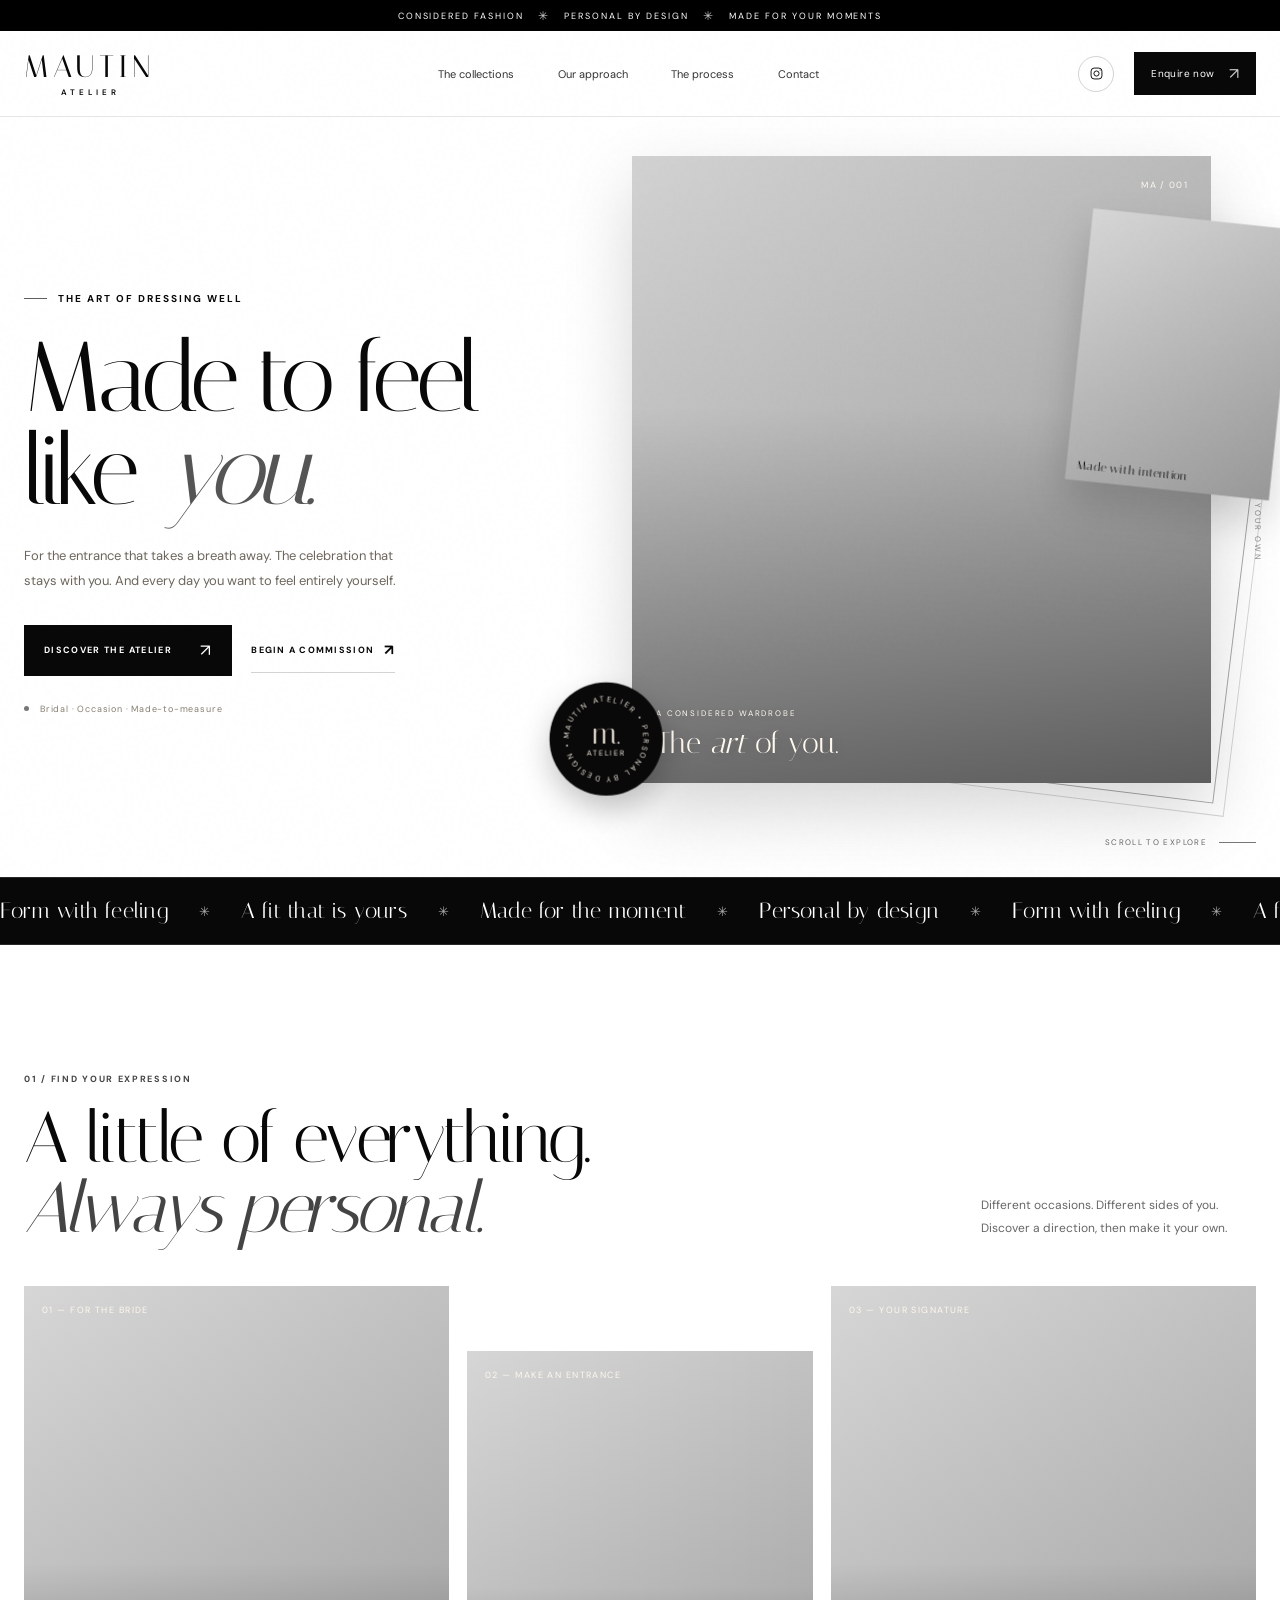
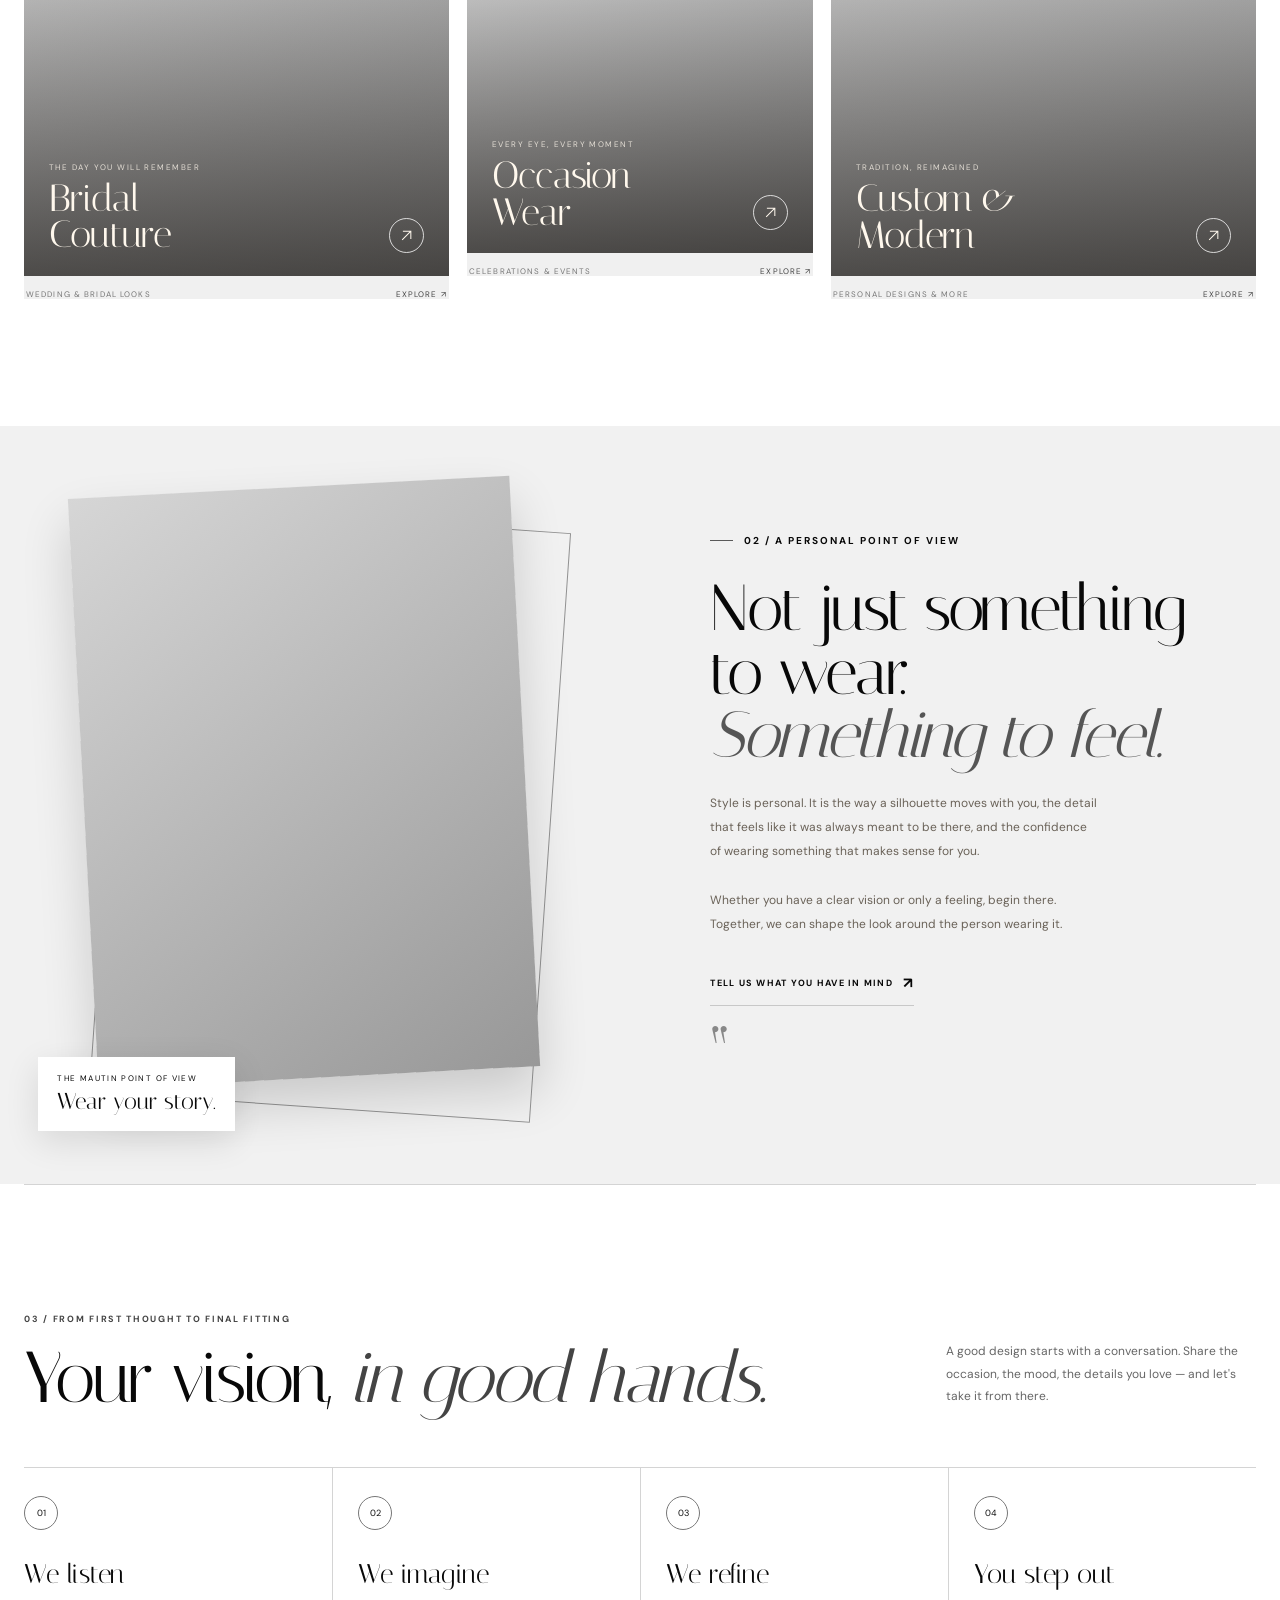
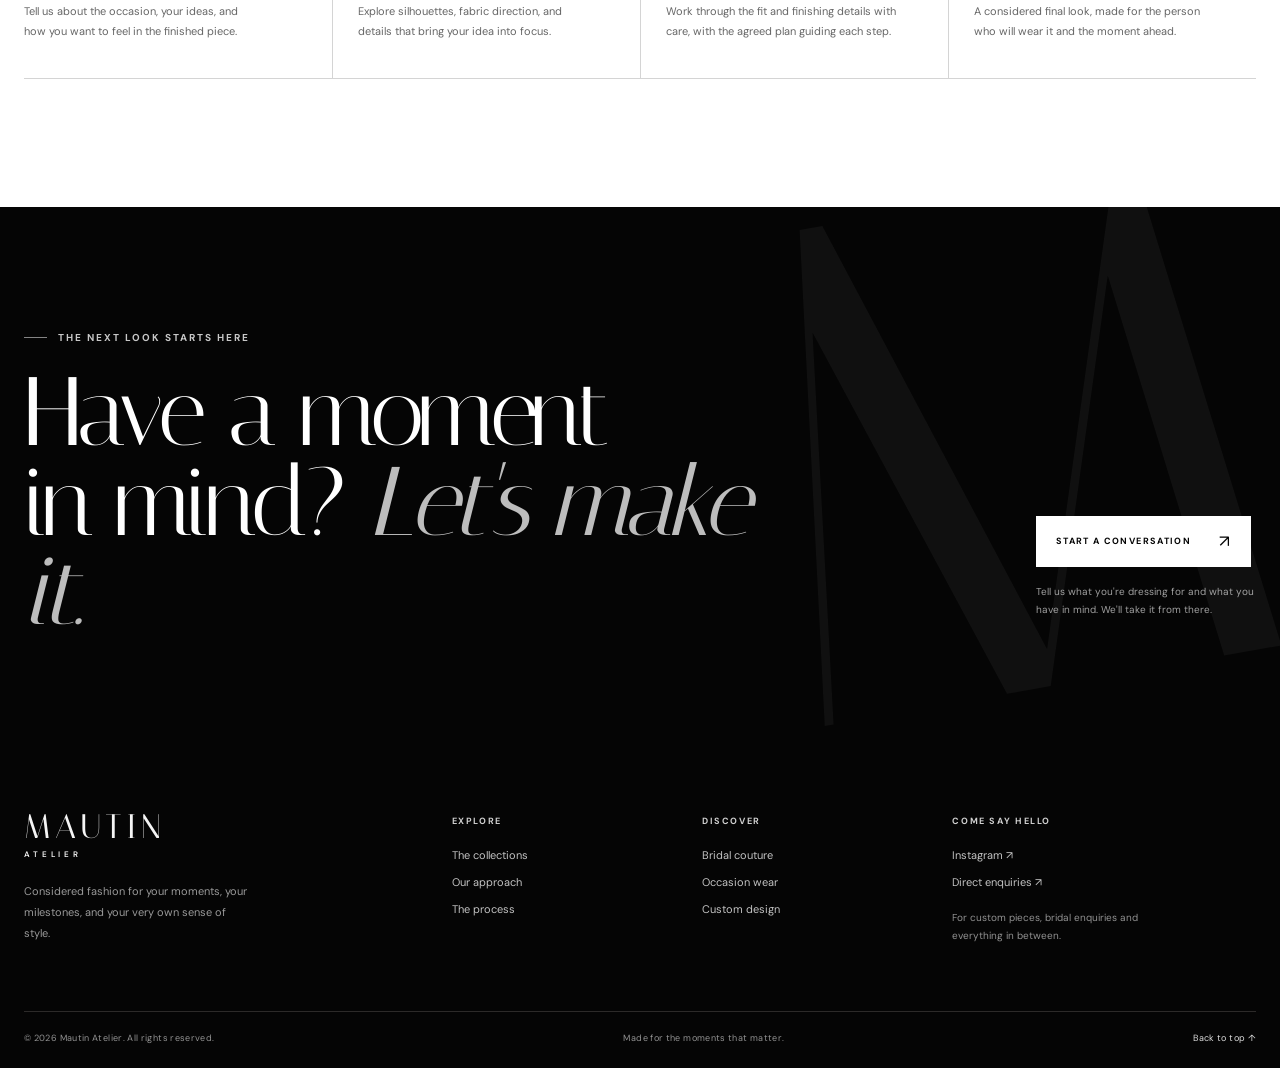
==== commit 2b84a985: "Refine Mautin Atelier for monochrome mobile-first 3D experience" ====
--- a/index.html
+++ b/index.html
@@ -3,7 +3,7 @@
 <head>
   <meta charset="UTF-8" />
   <meta name="viewport" content="width=device-width, initial-scale=1.0" />
-  <meta name="theme-color" content="#f3efe7" />
+  <meta name="theme-color" content="#ffffff" />
   <meta name="description" content="Mautin Atelier creates considered fashion for the moments that matter — bridal, occasion wear, modern tradition and made-to-measure pieces." />
   <meta property="og:title" content="Mautin Atelier — Made to Feel Like You" />
   <meta property="og:description" content="Considered fashion. Personal by design. Discover bridal couture, occasion wear and made-to-measure pieces." />
@@ -15,13 +15,13 @@
   <link href="https://fonts.googleapis.com/css2?family=DM+Sans:wght@400;500;600;700&family=Italiana&family=Manrope:wght@400;500;600;700&display=swap" rel="stylesheet" />
   <style>
     :root {
-      --paper: #f3efe7;
-      --paper-2: #e9e1d5;
-      --ink: #211f1b;
-      --muted: #777168;
-      --wine: #682c35;
-      --wine-dark: #472029;
-      --gold: #b28b5e;
+      --paper: #ffffff;
+      --paper-2: #f2f2f2;
+      --ink: #080808;
+      --muted: #666666;
+      --wine: #090909;
+      --wine-dark: #000000;
+      --gold: #777777;
       --line: rgba(33,31,27,.17);
       --serif: "Italiana", "Times New Roman", serif;
       --sans: "DM Sans", "Manrope", sans-serif;
@@ -38,8 +38,8 @@
     .page { width: var(--page); margin-inline: auto; }
     .eyebrow { display: inline-flex; align-items: center; gap: 11px; text-transform: uppercase; font-size: 10px; font-weight: 700; letter-spacing: .2em; }
     .eyebrow::before { content: ""; width: 23px; height: 1px; background: currentColor; opacity: .65; }
-    .announcement { height: 31px; background: var(--wine-dark); color: #f8f0e7; display: flex; align-items: center; justify-content: center; gap: 14px; padding: 0 14px; font-size: 9px; letter-spacing: .22em; text-transform: uppercase; }
-    .announcement span { color: #d3b38e; font-size: 12px; }
+    .announcement { height: 31px; background: var(--wine-dark); color: #ffffff; display: flex; align-items: center; justify-content: center; gap: 14px; padding: 0 14px; font-size: 9px; letter-spacing: .22em; text-transform: uppercase; }
+    .announcement span { color: #cccccc; font-size: 12px; }
     .site-header { position: sticky; z-index: 30; top: 0; background: rgba(243,239,231,.91); backdrop-filter: blur(18px); border-bottom: 1px solid rgba(33,31,27,.11); }
     .nav { height: 85px; display: flex; align-items: center; justify-content: space-between; }
     .brand { display: inline-flex; flex-direction: column; align-items: center; gap: 1px; line-height: 1; flex-shrink: 0; }
@@ -54,8 +54,8 @@
     .icon-link { width: 36px; height: 36px; border: 1px solid var(--line); border-radius: 50%; display: grid; place-items: center; transition: background .25s, color .25s, transform .25s; }
     .icon-link:hover { color: white; background: var(--wine); transform: translateY(-2px); }
     .icon-link svg { width: 15px; height: 15px; }
-    .nav-cta { display: inline-flex; align-items: center; gap: 14px; background: var(--ink); color: #f8f1e8; min-height: 43px; padding: 0 17px; font-size: 10px; letter-spacing: .04em; transition: background .25s, transform .25s; }
-    .nav-cta span { color: #d4b58e; font-size: 16px; }
+    .nav-cta { display: inline-flex; align-items: center; gap: 14px; background: var(--ink); color: #ffffff; min-height: 43px; padding: 0 17px; font-size: 10px; letter-spacing: .04em; transition: background .25s, transform .25s; }
+    .nav-cta span { color: #c9c9c9; font-size: 16px; }
     .nav-cta:hover { background: var(--wine); transform: translateY(-2px); }
     .menu-toggle { display: none; border: 0; background: none; width: 42px; height: 42px; padding: 10px; cursor: pointer; }
     .menu-toggle i { display: block; height: 1px; width: 21px; background: var(--ink); margin: 6px auto; transition: transform .25s; }
@@ -68,7 +68,7 @@
     .hero h1 .italic { font-style: italic; color: var(--wine); padding-left: .09em; }
     .hero-desc { max-width: 380px; font-size: 13px; line-height: 1.9; color: #6c665c; margin: 0 0 31px; }
     .hero-actions { display: flex; align-items: center; flex-wrap: wrap; gap: 19px; }
-    .button-primary { display: inline-flex; align-items: center; justify-content: center; gap: 28px; min-height: 51px; padding: 0 19px; background: var(--wine); color: #fff8ef; text-transform: uppercase; font-size: 9px; letter-spacing: .15em; font-weight: 700; border: 1px solid var(--wine); transition: background .25s, color .25s, transform .25s; }
+    .button-primary { display: inline-flex; align-items: center; justify-content: center; gap: 28px; min-height: 51px; padding: 0 19px; background: var(--wine); color: #ffffff; text-transform: uppercase; font-size: 9px; letter-spacing: .15em; font-weight: 700; border: 1px solid var(--wine); transition: background .25s, color .25s, transform .25s; }
     .button-primary b { font-size: 17px; font-weight: 400; }
     .button-primary:hover { background: var(--wine-dark); transform: translateY(-3px); }
     .text-link { display: inline-flex; align-items: center; gap: 10px; text-transform: uppercase; font-weight: 700; font-size: 9px; letter-spacing: .14em; padding: 12px 0; border-bottom: 1px solid var(--line); transition: color .2s, border-color .2s; }
@@ -78,10 +78,10 @@
     .hero-note { position: absolute; bottom: -3px; left: 0; display: flex; align-items: center; gap: 11px; color: #867d71; font-size: 9px; letter-spacing: .09em; }
     .hero-note .note-dot { width: 5px; height: 5px; background: var(--gold); border-radius: 50%; }
     .hero-visual { position: relative; min-width: 0; perspective: 1100px; isolation: isolate; padding: 0 8% 4% 3%; }
-    .hero-backdrop { position: absolute; z-index: -1; width: 73%; height: 88%; border: 1px solid rgba(178,139,94,.55); top: 7%; right: 1%; transform: rotate(7deg); }
-    .hero-backdrop::before { content: ""; position: absolute; inset: 13px -13px -13px 13px; border: 1px solid rgba(104,44,53,.23); }
-    .hero-image-frame { position: relative; overflow: hidden; width: 100%; height: clamp(410px, 49vw, 650px); max-height: 670px; background: #c7b7a5; box-shadow: 0 28px 65px rgba(58,43,34,.18); transform-style: preserve-3d; will-change: transform; transition: box-shadow .4s; }
-    .hero-image-frame::after { content: ""; position: absolute; inset: 0; background: linear-gradient(180deg, rgba(25,20,16,.02) 40%, rgba(25,20,16,.39) 100%); pointer-events: none; }
+    .hero-backdrop { position: absolute; z-index: -1; width: 73%; height: 88%; border: 1px solid rgba(0,0,0,.24); top: 7%; right: 1%; transform: rotate(7deg); }
+    .hero-backdrop::before { content: ""; position: absolute; inset: 13px -13px -13px 13px; border: 1px solid rgba(0,0,0,.18); }
+    .hero-image-frame { position: relative; overflow: hidden; width: 100%; height: clamp(410px, 49vw, 650px); max-height: 670px; background: #c3c3c3; box-shadow: 0 28px 65px rgba(0,0,0,.18); transform-style: preserve-3d; will-change: transform; transition: box-shadow .4s; }
+    .hero-image-frame::after { content: ""; position: absolute; inset: 0; background: linear-gradient(180deg, rgba(0,0,0,.02) 40%, rgba(0,0,0,.39) 100%); pointer-events: none; }
     .hero-image-frame img { width: 100%; height: 100%; object-fit: cover; object-position: center 24%; transition: transform 1.1s cubic-bezier(.2,.7,.2,1); }
     .hero-image-frame:hover img { transform: scale(1.045); }
     .hero-image-label { position: absolute; z-index: 2; bottom: 22px; left: 24px; color: #fff9f0; display: flex; flex-direction: column; gap: 7px; text-shadow: 0 1px 15px rgba(0,0,0,.2); }
@@ -89,24 +89,24 @@
     .hero-image-label strong { font-family: var(--serif); font-size: 30px; font-weight: 400; }
     .hero-image-label strong span { font-style: italic; }
     .image-index { position: absolute; z-index: 2; right: 23px; top: 23px; color: #fff9f0; font-size: 9px; letter-spacing: .15em; }
-    .hero-floating { position: absolute; z-index: 5; right: -1%; top: 12%; width: 30%; padding: 8px 8px 27px; background: var(--paper); transform: rotate(6deg) translateZ(65px); box-shadow: 0 20px 38px rgba(31,24,19,.2); transition: transform .45s cubic-bezier(.2,.8,.2,1); }
+    .hero-floating { position: absolute; z-index: 5; right: -1%; top: 12%; width: 30%; padding: 8px 8px 27px; background: var(--paper); transform: rotate(6deg) translateZ(65px); box-shadow: 0 20px 38px rgba(0,0,0,.2); transition: transform .45s cubic-bezier(.2,.8,.2,1); }
     .hero-floating:hover { transform: rotate(1deg) translateZ(100px) translateY(-8px); }
     .hero-floating img { aspect-ratio: .8; object-fit: cover; }
     .hero-floating span { position: absolute; bottom: 8px; left: 10px; font-family: var(--serif); font-size: 11px; letter-spacing: .04em; }
-    .hero-stamp { position: absolute; z-index: 6; bottom: 6%; left: -5%; width: 104px; height: 104px; border-radius: 50%; background: var(--wine); color: #fbf2e7; display: grid; place-items: center; box-shadow: 0 12px 28px rgba(56,26,31,.23); transform: translateZ(90px); }
+    .hero-stamp { position: absolute; z-index: 6; bottom: 6%; left: -5%; width: 104px; height: 104px; border-radius: 50%; background: var(--wine); color: #fbf2e7; display: grid; place-items: center; box-shadow: 0 12px 28px rgba(0,0,0,.23); transform: translateZ(90px); }
     .hero-stamp svg { position: absolute; inset: 8px; width: calc(100% - 16px); height: calc(100% - 16px); animation: slowspin 24s linear infinite; }
     .hero-stamp span { font-family: var(--serif); font-size: 28px; line-height: .8; text-align: center; }
     .hero-stamp small { font-family: var(--sans); font-size: 7px; display: block; letter-spacing: .18em; text-transform: uppercase; margin-top: 4px; }
-    .hero-vertical { position: absolute; right: -7px; top: 39%; writing-mode: vertical-rl; font-size: 8px; letter-spacing: .25em; text-transform: uppercase; color: #8b806f; }
+    .hero-vertical { position: absolute; right: -7px; top: 39%; writing-mode: vertical-rl; font-size: 8px; letter-spacing: .25em; text-transform: uppercase; color: #8b8b8b; }
     .scroll-indicator { position: absolute; right: 0; bottom: 30px; display: flex; align-items: center; gap: 12px; text-transform: uppercase; letter-spacing: .17em; font-size: 8px; color: var(--muted); }
     .scroll-indicator::after { content: ""; height: 1px; width: 37px; background: var(--gold); }
     @keyframes slowspin { to { transform: rotate(360deg); } }
     /* Marquee */
-    .marquee { background: var(--wine); color: #f6ece1; overflow: hidden; border-block: 1px solid rgba(255,255,255,.13); }
+    .marquee { background: var(--wine); color: #f7f7f7; overflow: hidden; border-block: 1px solid rgba(255,255,255,.13); }
     .marquee-track { display: flex; width: max-content; align-items: center; padding: 20px 0; animation: marquee 34s linear infinite; }
     .marquee-set { display: flex; align-items: center; gap: 31px; padding-right: 31px; }
     .marquee-item { font-family: var(--serif); font-size: 22px; white-space: nowrap; letter-spacing: .01em; }
-    .marquee-star { color: #d9b98f; font-size: 13px; }
+    .marquee-star { color: #8b8b8b; font-size: 13px; }
     @keyframes marquee { to { transform: translateX(-50%); } }
     /* Sections */
     .section { padding-block: clamp(80px, 10vw, 146px); }
@@ -130,16 +130,16 @@
     .collection-arrow { flex: 0 0 35px; width: 35px; height: 35px; border: 1px solid rgba(255,248,237,.65); border-radius: 50%; display: grid; place-items: center; transition: color .25s, background .25s, transform .25s; }
     .collection-arrow svg { width: 13px; }
     .collection-card:hover .collection-arrow { background: var(--paper); color: var(--wine); transform: rotate(45deg); }
-    .collection-caption { padding: 13px 2px 0; display: flex; justify-content: space-between; gap: 15px; text-transform: uppercase; color: #847b6f; font-size: 8px; letter-spacing: .14em; }
+    .collection-caption { padding: 13px 2px 0; display: flex; justify-content: space-between; gap: 15px; text-transform: uppercase; color: #777777; font-size: 8px; letter-spacing: .14em; }
     .collection-caption span:last-child { color: var(--wine); }
     /* Manifesto */
-    .manifesto { display: grid; grid-template-columns: 1fr 1fr; min-height: 600px; background: #e8dfd2; }
+    .manifesto { display: grid; grid-template-columns: 1fr 1fr; min-height: 600px; background: #f2f2f2; }
     .manifesto-visual { position: relative; min-height: 600px; overflow: hidden; perspective: 900px; }
-    .manifesto-photo { position: absolute; top: 8%; left: 13%; width: 69%; height: 78%; overflow: hidden; box-shadow: 0 25px 50px rgba(46,32,23,.16); transform: rotate(-3deg); }
+    .manifesto-photo { position: absolute; top: 8%; left: 13%; width: 69%; height: 78%; overflow: hidden; box-shadow: 0 25px 50px rgba(0,0,0,.16); transform: rotate(-3deg); }
     .manifesto-photo img { height: 100%; object-fit: cover; object-position: center; transition: transform 1s; }
     .manifesto-photo:hover img { transform: scale(1.04); }
     .manifesto-frame { position: absolute; top: 12%; left: 17%; width: 69%; height: 78%; border: 1px solid rgba(104,44,53,.55); transform: rotate(4deg); pointer-events: none; }
-    .manifesto-note { position: absolute; left: 6%; bottom: 7%; z-index: 2; background: var(--paper); padding: 16px 19px; box-shadow: 0 10px 35px rgba(46,32,23,.11); font-size: 8px; letter-spacing: .17em; text-transform: uppercase; }
+    .manifesto-note { position: absolute; left: 6%; bottom: 7%; z-index: 2; background: var(--paper); padding: 16px 19px; box-shadow: 0 10px 35px rgba(0,0,0,.11); font-size: 8px; letter-spacing: .17em; text-transform: uppercase; }
     .manifesto-note b { display: block; font-family: var(--serif); font-weight: 400; font-size: 23px; letter-spacing: 0; text-transform: none; margin-top: 5px; }
     .manifesto-copy { padding: clamp(48px, 7.7vw, 105px) clamp(32px, 7vw, 92px) clamp(50px, 7.7vw, 100px) clamp(30px, 5.5vw, 78px); align-self: center; }
     .manifesto-copy .eyebrow { color: var(--wine); margin-bottom: 29px; }
@@ -154,31 +154,31 @@
     .process-grid { display: grid; grid-template-columns: repeat(4,1fr); border-top: 1px solid var(--line); border-bottom: 1px solid var(--line); }
     .process-item { padding: 28px 26px 34px 0; min-height: 210px; position: relative; }
     .process-item + .process-item { border-left: 1px solid var(--line); padding-left: 25px; }
-    .process-item .num { display: inline-flex; width: 34px; height: 34px; align-items: center; justify-content: center; border: 1px solid rgba(104,44,53,.45); color: var(--wine); border-radius: 50%; font-size: 9px; margin-bottom: 28px; }
+    .process-item .num { display: inline-flex; width: 34px; height: 34px; align-items: center; justify-content: center; border: 1px solid rgba(0,0,0,.45); color: var(--wine); border-radius: 50%; font-size: 9px; margin-bottom: 28px; }
     .process-item h3 { font-family: var(--serif); font-size: 27px; font-weight: 400; margin-bottom: 11px; }
     .process-item p { margin: 0; max-width: 235px; font-size: 11px; line-height: 1.85; color: var(--muted); }
     /* CTA / Footer */
-    .final-cta { position: relative; isolation: isolate; overflow: hidden; background: var(--wine-dark); color: #f7eee4; padding: clamp(68px,9vw,118px) 0; }
+    .final-cta { position: relative; isolation: isolate; overflow: hidden; background: var(--wine-dark); color: #f8f8f8; padding: clamp(68px,9vw,118px) 0; }
     .final-cta::before { content: "M"; position: absolute; z-index: -1; font-family: var(--serif); color: rgba(255,255,255,.045); font-size: clamp(340px,55vw,750px); line-height: .8; right: -1%; top: -7%; transform: rotate(-10deg); pointer-events: none; }
     .cta-inner { display: flex; align-items: end; justify-content: space-between; gap: 40px; position: relative; }
-    .cta-inner .eyebrow { color: #d5b28b; margin-bottom: 24px; }
+    .cta-inner .eyebrow { color: #c2c2c2; margin-bottom: 24px; }
     .cta-inner h2 { font-family: var(--serif); font-weight: 400; font-size: clamp(53px,7.6vw,103px); line-height: .92; letter-spacing: -.04em; margin: 0; max-width: 800px; }
-    .cta-inner h2 em { color: #cfad87; }
+    .cta-inner h2 em { color: #c7c7c7; }
     .cta-action { flex-shrink: 0; padding-bottom: 8px; }
     .button-light { background: var(--paper); color: var(--wine-dark); border-color: var(--paper); }
-    .button-light:hover { background: #dbc6ad; border-color: #dbc6ad; color: var(--wine-dark); }
+    .button-light:hover { background: #e0e0e0; border-color: #e0e0e0; color: var(--wine-dark); }
     .cta-small { color: rgba(247,238,228,.6); margin-top: 16px; font-size: 10px; line-height: 1.8; max-width: 220px; }
-    .footer { background: #211c1a; color: #f4ece2; padding: 58px 0 24px; }
+    .footer { background: #211c1a; color: #f4f4f4; padding: 58px 0 24px; }
     .footer-top { display: grid; grid-template-columns: 1.5fr .8fr .8fr 1.2fr; gap: 48px; padding-bottom: 56px; }
     .footer-brand .brand { align-items: flex-start; }
     .footer-brand .brand-name { font-size: 34px; }
     .footer-brand .brand-sub { padding-left: 0; }
-    .footer-brand p { margin: 23px 0 0; max-width: 230px; font-size: 11px; line-height: 1.9; color: #a99d91; }
-    .footer-col h4 { text-transform: uppercase; font-size: 9px; letter-spacing: .18em; color: #c9a57f; margin: 5px 0 21px; }
-    .footer-col a { display: table; margin: 0 0 13px; color: #c6bbb0; font-size: 11px; transition: color .2s; }
+    .footer-brand p { margin: 23px 0 0; max-width: 230px; font-size: 11px; line-height: 1.9; color: #999999; }
+    .footer-col h4 { text-transform: uppercase; font-size: 9px; letter-spacing: .18em; color: #c7c7c7; margin: 5px 0 21px; }
+    .footer-col a { display: table; margin: 0 0 13px; color: #b8b8b8; font-size: 11px; transition: color .2s; }
     .footer-col a:hover { color: #fff; }
-    .footer-end { border-top: 1px solid rgba(244,236,226,.16); padding-top: 20px; display: flex; justify-content: space-between; gap: 20px; color: #92867d; font-size: 9px; letter-spacing: .04em; }
-    .footer-end a { color: #d6c5b4; }
+    .footer-end { border-top: 1px solid rgba(244,236,226,.16); padding-top: 20px; display: flex; justify-content: space-between; gap: 20px; color: #929292; font-size: 9px; letter-spacing: .04em; }
+    .footer-end a { color: #c7c7c7; }
     .reveal { opacity: 0; transform: translateY(28px); transition: opacity .8s ease, transform .8s cubic-bezier(.2,.7,.2,1); }
     .reveal.is-visible { opacity: 1; transform: translateY(0); }
     .collection-card.reveal:nth-child(2) { transition-delay: .1s; }
@@ -215,7 +215,7 @@
       .nav { height: 70px; }
       .brand-name { font-size: 26px; }
       .brand-sub { font-size: 7px; margin-top: 4px; }
-      .nav-links { display: none; position: absolute; top: 70px; left: 0; right: 0; margin: 0; padding: 23px 21px 28px; background: var(--paper); border-bottom: 1px solid var(--line); flex-direction: column; align-items: stretch; gap: 0; box-shadow: 0 20px 25px rgba(32,24,18,.06); }
+      .nav-links { display: none; position: absolute; top: 70px; left: 0; right: 0; margin: 0; padding: 23px 21px 28px; background: var(--paper); border-bottom: 1px solid var(--line); flex-direction: column; align-items: stretch; gap: 0; box-shadow: 0 20px 25px rgba(0,0,0,.06); }
       .nav-links.open { display: flex; }
       .nav-links a { padding: 14px 0; font-size: 12px; border-bottom: 1px solid rgba(33,31,27,.09); }
       .nav-links a::after { display: none; }
@@ -304,9 +304,195 @@
       *, *::before, *::after { scroll-behavior: auto !important; animation-duration: .01ms !important; animation-iteration-count: 1 !important; transition-duration: .01ms !important; }
       .reveal { opacity: 1; transform: none; }
     }
+  
+    /* Mautin Atelier refresh: monochrome, phone-first, and genuinely 3D */
+    :root {
+      --paper: #ffffff;
+      --paper-2: #f3f3f3;
+      --ink: #080808;
+      --muted: #666666;
+      --wine: #080808;
+      --wine-dark: #000000;
+      --gold: #777777;
+      --line: rgba(0,0,0,.17);
+      --page: min(1380px, calc(100% - 48px));
+    }
+    html { scroll-padding-top: 78px; }
+    body { background: #fff; color: #080808; }
+    body::before { opacity: .045; }
+    #dress3d {
+      position: fixed; z-index: 1; top: 12vh; right: -2.5vw;
+      width: clamp(230px, 34vw, 450px); height: min(78vh, 720px);
+      pointer-events: none; opacity: .45; mix-blend-mode: multiply;
+      display: block; contain: strict;
+    }
+    main, footer, .announcement { position: relative; z-index: 2; }
+    .site-header { background: rgba(255,255,255,.95); }
+    .brand-name { letter-spacing: .12em; text-transform: uppercase; }
+    .brand-sub { letter-spacing: .48em; }
+    .nav-links a { color: #333; }
+    .button-primary { background: #080808; border-color: #080808; color: #fff; }
+    .button-primary:hover { background: #3a3a3a; border-color: #3a3a3a; }
+    .text-link:hover { color: #000; }
+    .hero { min-height: min(760px, calc(100svh - 105px)); }
+    .hero h1 { font-size: clamp(65px, 7.7vw, 115px); letter-spacing: -.055em; }
+    .hero h1 .italic { color: #555; }
+    .hero-image-frame { box-shadow: 0 28px 65px rgba(0,0,0,.16); }
+    .hero-backdrop { border-color: rgba(0,0,0,.35); }
+    .hero-backdrop::before { border-color: rgba(0,0,0,.17); }
+    .hero-image-frame img,
+    .hero-floating img,
+    .collection-image img,
+    .manifesto-photo img { filter: grayscale(1) contrast(1.025); }
+    .hero-image-frame:hover img { filter: grayscale(1) contrast(1.025); }
+    .hero-floating { box-shadow: 0 20px 38px rgba(0,0,0,.17); }
+    .hero-stamp { background: #090909; }
+    .marquee { background: #080808; color: #fff; }
+    .marquee-track { animation-duration: 42s; }
+    .marquee-star { color: #aaa; }
+    .section-kicker, .section-title em, .collection-caption span:last-child { color: #444; }
+    .collection-card { background: #f0f0f0; }
+    .collection-card:hover .collection-image img { filter: grayscale(1) contrast(1.025); }
+    .collection-arrow { border-color: rgba(255,255,255,.78); }
+    .collection-card:hover .collection-arrow { background: #fff; color: #000; }
+    .manifesto { background: #f1f1f1; }
+    .manifesto-frame { border-color: rgba(0,0,0,.4); }
+    .manifesto-note { background: #fff; }
+    .manifesto-copy h2 em { color: #555; }
+    .manifesto-mark { color: #888; }
+    .process-item .num { border-color: #777; color: #111; }
+    .final-cta { background: #050505; color: #fff; }
+    .final-cta::before { color: rgba(255,255,255,.045); }
+    .cta-inner .eyebrow { color: #c8c8c8; }
+    .cta-inner h2 em { color: #bdbdbd; }
+    .button-light { background: #fff; border-color: #fff; color: #050505; }
+    .button-light:hover { background: #dedede; border-color: #dedede; color: #000; }
+    .cta-small { color: rgba(255,255,255,.62); }
+    .footer { background: #050505; color: #f5f5f5; }
+    .footer-col h4 { color: #d0d0d0; }
+    .footer-col a { color: #c3c3c3; }
+    .footer-col a:hover { color: #fff; }
+    .footer-end a { color: #ddd; }
+    .reveal { will-change: opacity, transform; }
+    @media (min-width: 761px) {
+      .hero { grid-template-columns: .93fr 1.07fr; }
+      .hero-visual { padding-right: 7%; }
+      .hero-image-frame { height: clamp(460px, 49vw, 650px); }
+    }
+    @media (max-width: 760px) {
+      :root { --page: calc(100% - 32px); }
+      .announcement { height: 27px; font-size: 7px; letter-spacing: .13em; gap: 9px; }
+      .nav { height: 64px; }
+      .nav-links { top: 64px; padding: 18px 18px 24px; }
+      .brand-name { font-size: 23px; }
+      .brand-sub { font-size: 6px; }
+      .nav-cta { min-height: 39px; padding-inline: 11px; font-size: 8px; }
+      .hero {
+        display: flex; flex-direction: column; align-items: stretch;
+        gap: 20px; padding-top: 31px; padding-bottom: 40px; min-height: auto;
+      }
+      .hero-copy { padding: 0; }
+      .hero-copy .eyebrow { margin-bottom: 18px; font-size: 9px; }
+      .hero h1 { font-size: clamp(62px, 15.8vw, 92px); line-height: .88; margin-bottom: 17px; max-width: 530px; }
+      .hero-desc { font-size: 12px; line-height: 1.8; max-width: 320px; margin-bottom: 19px; }
+      .hero-actions { gap: 13px; }
+      .button-primary { min-height: 48px; padding: 0 15px; gap: 20px; font-size: 8px; }
+      .text-link { font-size: 8px; }
+      .hero-visual { width: 100%; padding: 0 7% 5% 1%; margin: 0 0 3px; }
+      .hero-image-frame { height: clamp(355px, 108vw, 470px); box-shadow: 0 18px 40px rgba(0,0,0,.13); }
+      .hero-image-frame img { object-position: center 20%; }
+      .hero-image-label { left: 17px; bottom: 18px; }
+      .hero-image-label strong { font-size: 26px; }
+      .hero-floating { width: 27%; right: -1%; top: 9%; padding: 5px 5px 21px; }
+      .hero-floating span { font-size: 8px; letter-spacing: -.01em; }
+      .hero-stamp { width: 70px; height: 70px; left: -2%; bottom: 3%; }
+      .hero-stamp span { font-size: 20px; }
+      .hero-stamp small { font-size: 6px; }
+      .hero-vertical, .scroll-indicator { display: none; }
+      .hero-note { position: static; margin-top: -4px; font-size: 8px; }
+      #dress3d {
+        width: min(61vw, 255px); height: 43vh; min-height: 260px;
+        top: 35vh; right: -8vw; opacity: .24;
+      }
+      .marquee-track { padding: 15px 0; }
+      .marquee-item { font-size: 18px; }
+      .section { padding-block: 61px; }
+      .section-head { display: block; margin-bottom: 25px; }
+      .section-kicker { font-size: 8px; margin-bottom: 14px; }
+      .section-title { font-size: clamp(43px, 11.3vw, 62px); line-height: .98; }
+      .section-intro { font-size: 11px; line-height: 1.8; margin-top: 15px; max-width: 300px; }
+      .collection-grid {
+        display: grid; grid-auto-flow: column; grid-auto-columns: 78%;
+        grid-template-columns: none; gap: 13px; overflow-x: auto;
+        overscroll-behavior-inline: contain; scroll-snap-type: x mandatory;
+        scrollbar-width: thin; scrollbar-color: #999 transparent;
+        margin-right: -16px; padding: 0 16px 14px 0;
+      }
+      .collection-card, .collection-card:nth-child(2), .collection-card:nth-child(3) {
+        margin: 0; width: auto; grid-column: auto; scroll-snap-align: start;
+      }
+      .collection-image, .collection-card:nth-child(2) .collection-image,
+      .collection-card:nth-child(3) .collection-image { aspect-ratio: .78; }
+      .collection-content { padding: 17px 14px 16px; }
+      .collection-content small { font-size: 7px; letter-spacing: .13em; }
+      .collection-content h3 { font-size: clamp(29px, 8vw, 38px); }
+      .collection-arrow { width: 33px; height: 33px; flex-basis: 33px; }
+      .collection-caption { padding-top: 11px; font-size: 7px; }
+      .manifesto { grid-template-columns: 1fr; }
+      .manifesto-visual { min-height: 410px; }
+      .manifesto-photo { top: 5%; left: 12%; width: 72%; height: 83%; }
+      .manifesto-frame { top: 9%; left: 16%; width: 72%; height: 83%; }
+      .manifesto-note { left: 3%; bottom: 5%; padding: 11px 13px; }
+      .manifesto-note b { font-size: 19px; }
+      .manifesto-copy { padding: 37px 20px 45px; }
+      .manifesto-copy .eyebrow { margin-bottom: 21px; }
+      .manifesto-copy h2 { font-size: clamp(44px, 10.5vw, 64px); }
+      .manifesto-copy p { font-size: 11px; line-height: 1.9; }
+      .manifesto-mark { margin-top: 10px; font-size: 64px; }
+      .process-top { display: block; margin-bottom: 26px; }
+      .process-top p { font-size: 11px; line-height: 1.8; margin-top: 15px; }
+      .process-grid { grid-template-columns: 1fr 1fr; }
+      .process-item { min-height: 190px; padding: 20px 12px 21px 0; }
+      .process-item + .process-item { padding-left: 13px; }
+      .process-item:nth-child(3) { border-left: 0; padding-left: 0; border-top: 1px solid var(--line); }
+      .process-item:nth-child(4) { border-top: 1px solid var(--line); }
+      .process-item .num { width: 30px; height: 30px; margin-bottom: 18px; }
+      .process-item h3 { font-size: 24px; margin-bottom: 8px; }
+      .process-item p { font-size: 10px; line-height: 1.75; }
+      .final-cta { padding-block: 60px; }
+      .cta-inner { display: block; }
+      .cta-inner .eyebrow { margin-bottom: 19px; }
+      .cta-inner h2 { font-size: clamp(53px, 12.1vw, 75px); line-height: .94; }
+      .cta-action { margin-top: 27px; }
+      .cta-small { font-size: 10px; margin-top: 12px; }
+      .footer { padding-top: 39px; }
+      .footer-top { grid-template-columns: 1fr 1fr; gap: 29px 21px; padding-bottom: 29px; }
+      .footer-brand { grid-column: 1 / -1; }
+      .footer-brand .brand-name { font-size: 29px; }
+      .footer-brand p { margin-top: 17px; max-width: 280px; font-size: 10px; }
+      .footer-col h4 { font-size: 8px; margin-bottom: 16px; }
+      .footer-col a { font-size: 10px; margin-bottom: 11px; }
+      .footer-end { flex-direction: column; gap: 6px; line-height: 1.7; font-size: 8px; }
+    }
+    @media (max-width: 370px) {
+      :root { --page: calc(100% - 28px); }
+      .brand-name { font-size: 21px; }
+      .nav-cta { font-size: 7px; padding-inline: 9px; }
+      .hero h1 { font-size: 59px; }
+      .hero-actions { align-items: flex-start; flex-direction: column; gap: 9px; }
+      .collection-grid { grid-auto-columns: 84%; }
+      .manifesto-visual { min-height: 360px; }
+      .cta-inner h2 { font-size: 51px; }
+    }
+    @media (prefers-reduced-motion: reduce) {
+      #dress3d { display: none; }
+      .collection-grid { scroll-behavior: auto; }
+    }
+
   </style>
 </head>
 <body>
+  <canvas id="dress3d" aria-hidden="true"></canvas>
   <div class="announcement">Considered fashion <span>✳</span> Personal by design <span>✳</span> Made for your moments</div>
   <header class="site-header">
     <div class="nav page">
@@ -477,7 +663,7 @@
           <h4>Come say hello</h4>
           <a href="https://www.instagram.com/mautinatelier/" target="_blank" rel="noopener noreferrer">Instagram ↗</a>
           <a href="https://ig.me/m/mautinatelier" target="_blank" rel="noopener noreferrer">Direct enquiries ↗</a>
-          <p style="font-size:10px;line-height:1.8;color:#92867d;max-width:230px;margin-top:20px;">For custom pieces, bridal enquiries and everything in between.</p>
+          <p style="font-size:10px;line-height:1.8;color:#929292;max-width:230px;margin-top:20px;">For custom pieces, bridal enquiries and everything in between.</p>
         </div>
       </div>
       <div class="footer-end"><span>© <span id="year"></span> Mautin Atelier. All rights reserved.</span><span>Made for the moments that matter.</span><a href="#home">Back to top ↑</a></div>
@@ -545,10 +731,292 @@
       document.querySelectorAll("img").forEach(function (img) {
         img.addEventListener("error", function () {
           img.style.opacity = "0";
-          if (img.parentElement) img.parentElement.style.background = "linear-gradient(145deg, #d8c8b6, #ab9180)";
+          if (img.parentElement) img.parentElement.style.background = "linear-gradient(145deg, #d6d6d6, #989898)";
         }, { once: true });
       });
     })();
   </script>
+
+  <script type="module">
+    /*
+      Procedural 3D bridal gown: generated locally in Three.js (no model download).
+      Kept as a transparent, low-opacity fixed background layer so it remains present
+      while visitors browse the collection on mobile.
+    */
+    import * as THREE from "https://cdn.jsdelivr.net/npm/three@0.170.0/build/three.module.js";
+
+    (() => {
+      const canvas = document.getElementById("dress3d");
+      if (!canvas || !window.matchMedia("(prefers-reduced-motion: reduce)").matches === false) {
+        if (!canvas) return;
+      }
+      const reducedMotion = window.matchMedia("(prefers-reduced-motion: reduce)").matches;
+      if (reducedMotion) { canvas.remove(); return; }
+
+      const mobile = window.matchMedia("(max-width: 760px)").matches;
+      let renderer;
+      try {
+        renderer = new THREE.WebGLRenderer({
+          canvas,
+          alpha: true,
+          antialias: !mobile,
+          powerPreference: "low-power",
+          premultipliedAlpha: false
+        });
+      } catch (error) {
+        canvas.style.display = "none";
+        return;
+      }
+
+      renderer.setPixelRatio(Math.min(window.devicePixelRatio || 1, mobile ? 1.25 : 1.6));
+      renderer.outputColorSpace = THREE.SRGBColorSpace;
+      renderer.toneMapping = THREE.ACESFilmicToneMapping;
+      renderer.toneMappingExposure = 1.15;
+
+      const scene = new THREE.Scene();
+      const camera = new THREE.PerspectiveCamera(34, 1, 0.1, 60);
+      camera.position.set(0, -0.52, 7.8);
+      camera.lookAt(0, -0.52, 0);
+
+      scene.add(new THREE.HemisphereLight(0xffffff, 0x777777, 2.0));
+      const keyLight = new THREE.DirectionalLight(0xffffff, 3.0);
+      keyLight.position.set(-3.8, 5.2, 4.2);
+      scene.add(keyLight);
+      const fillLight = new THREE.DirectionalLight(0xffffff, 1.75);
+      fillLight.position.set(4.5, 1.4, 3.0);
+      scene.add(fillLight);
+      const rimLight = new THREE.DirectionalLight(0xffffff, 2.5);
+      rimLight.position.set(0.5, 4.0, -4.0);
+      scene.add(rimLight);
+
+      const gown = new THREE.Group();
+      scene.add(gown);
+
+      const satin = new THREE.MeshPhysicalMaterial({
+        color: 0xf5f5f5,
+        roughness: 0.32,
+        metalness: 0.025,
+        clearcoat: 0.32,
+        clearcoatRoughness: 0.28,
+        side: THREE.DoubleSide
+      });
+      const sheer = new THREE.MeshPhysicalMaterial({
+        color: 0xffffff,
+        roughness: 0.42,
+        metalness: 0,
+        transparent: true,
+        opacity: 0.22,
+        side: THREE.DoubleSide,
+        depthWrite: false
+      });
+      const seamMaterial = new THREE.MeshBasicMaterial({
+        color: 0x555555,
+        transparent: true,
+        opacity: 0.52
+      });
+      const softSeam = new THREE.MeshBasicMaterial({
+        color: 0x888888,
+        transparent: true,
+        opacity: 0.23
+      });
+      const trimMaterial = new THREE.MeshStandardMaterial({
+        color: 0x2a2a2a,
+        roughness: 0.32,
+        metalness: 0.16
+      });
+
+      function skirtPoint(t, angle, phase, extra) {
+        const pleatWave = Math.cos(angle * 28 + t * 2.15 + phase);
+        const radius = 0.235 + 1.05 * Math.pow(t, 1.22) + (0.011 + 0.052 * t) * pleatWave + (extra || 0);
+        return new THREE.Vector3(
+          radius * Math.cos(angle),
+          -0.035 - 2.36 * t,
+          radius * Math.sin(angle) * 0.73
+        );
+      }
+
+      function makeSkirt(phase, extra, material, heightScale) {
+        const radialSegments = 144;
+        const rows = 78;
+        const positions = [];
+        const indices = [];
+        for (let row = 0; row <= rows; row++) {
+          const t = row / rows;
+          for (let col = 0; col <= radialSegments; col++) {
+            const angle = (col / radialSegments) * Math.PI * 2;
+            const point = skirtPoint(t * heightScale, angle, phase, extra);
+            positions.push(point.x, point.y, point.z);
+          }
+        }
+        for (let row = 0; row < rows; row++) {
+          for (let col = 0; col < radialSegments; col++) {
+            const a = row * (radialSegments + 1) + col;
+            const b = a + radialSegments + 1;
+            indices.push(a, b, a + 1, b, b + 1, a + 1);
+          }
+        }
+        const geometry = new THREE.BufferGeometry();
+        geometry.setAttribute("position", new THREE.Float32BufferAttribute(positions, 3));
+        geometry.setIndex(indices);
+        geometry.computeVertexNormals();
+        const mesh = new THREE.Mesh(geometry, material);
+        mesh.castShadow = false;
+        mesh.receiveShadow = false;
+        gown.add(mesh);
+      }
+
+      makeSkirt(0, 0, satin, 1);
+      makeSkirt(0.16, -0.025, sheer, 0.985);
+
+      // Delicate skirt pleat lines make the rotating silhouette read as tailored fabric.
+      for (let seam = 0; seam < 18; seam++) {
+        const angle = (seam / 18) * Math.PI * 2;
+        const points = [];
+        for (let step = 0; step <= 48; step++) {
+          const t = step / 48;
+          const p = skirtPoint(t, angle, 0, 0.008);
+          points.push(p);
+        }
+        const line = new THREE.Mesh(
+          new THREE.TubeGeometry(new THREE.CatmullRomCurve3(points), 48, 0.0032, 4, false),
+          softSeam
+        );
+        gown.add(line);
+      }
+
+      // Build the fitted strapless corset as an elliptical surface.
+      const bodiceLevels = [
+        { t: 0.00, rx: 0.235, rz: 0.155 },
+        { t: 0.18, rx: 0.285, rz: 0.178 },
+        { t: 0.42, rx: 0.345, rz: 0.205 },
+        { t: 0.62, rx: 0.325, rz: 0.192 },
+        { t: 0.82, rx: 0.27, rz: 0.164 },
+        { t: 1.00, rx: 0.235, rz: 0.15 }
+      ];
+      function profile(t) {
+        for (let i = 0; i < bodiceLevels.length - 1; i++) {
+          const a = bodiceLevels[i];
+          const b = bodiceLevels[i + 1];
+          if (t <= b.t) {
+            const f = (t - a.t) / (b.t - a.t);
+            return { rx: a.rx + (b.rx - a.rx) * f, rz: a.rz + (b.rz - a.rz) * f };
+          }
+        }
+        return bodiceLevels[bodiceLevels.length - 1];
+      }
+
+      const bodiceSegments = 96;
+      const bodiceRows = 32;
+      const bodicePositions = [];
+      const bodiceIndices = [];
+      for (let row = 0; row <= bodiceRows; row++) {
+        const t = row / bodiceRows;
+        const dims = profile(t);
+        for (let col = 0; col <= bodiceSegments; col++) {
+          const angle = (col / bodiceSegments) * Math.PI * 2;
+          const necklineDip = Math.max(0, Math.sin(angle)) * 0.085 * Math.pow(t, 7);
+          const y = -0.08 + 0.96 * t - necklineDip;
+          bodicePositions.push(
+            dims.rx * Math.cos(angle),
+            y,
+            dims.rz * Math.sin(angle)
+          );
+        }
+      }
+      for (let row = 0; row < bodiceRows; row++) {
+        for (let col = 0; col < bodiceSegments; col++) {
+          const a = row * (bodiceSegments + 1) + col;
+          const b = a + bodiceSegments + 1;
+          bodiceIndices.push(a, a + 1, b, a + 1, b + 1, b);
+        }
+      }
+      const bodiceGeometry = new THREE.BufferGeometry();
+      bodiceGeometry.setAttribute("position", new THREE.Float32BufferAttribute(bodicePositions, 3));
+      bodiceGeometry.setIndex(bodiceIndices);
+      bodiceGeometry.computeVertexNormals();
+      gown.add(new THREE.Mesh(bodiceGeometry, satin));
+
+      // Couture panel seams on the front of the bodice.
+      [-0.17, -0.08, 0.08, 0.17].forEach((x) => {
+        const points = [];
+        for (let i = 0; i <= 28; i++) {
+          const t = i / 28;
+          const dims = profile(t);
+          const safeRatio = Math.min(0.94, x / dims.rx);
+          const z = dims.rz * Math.sqrt(1 - safeRatio * safeRatio) + 0.006;
+          const y = -0.058 + 0.93 * t - 0.02 * Math.pow(t, 7);
+          points.push(new THREE.Vector3(x, y, z));
+        }
+        gown.add(new THREE.Mesh(
+          new THREE.TubeGeometry(new THREE.CatmullRomCurve3(points), 32, 0.0045, 5, false),
+          seamMaterial
+        ));
+      });
+
+      // A fine dark line at the waist gives the all-white gown definition.
+      const waistPoints = [];
+      for (let i = 0; i <= 100; i++) {
+        const a = (i / 100) * Math.PI * 2;
+        waistPoints.push(new THREE.Vector3(0.24 * Math.cos(a), -0.035, 0.158 * Math.sin(a)));
+      }
+      gown.add(new THREE.Mesh(
+        new THREE.TubeGeometry(new THREE.CatmullRomCurve3(waistPoints), 100, 0.008, 5, true),
+        trimMaterial
+      ));
+
+      // Soft gray hem piping follows the wide silhouette.
+      const hemPoints = [];
+      for (let i = 0; i <= 180; i++) {
+        const a = (i / 180) * Math.PI * 2;
+        const p = skirtPoint(1, a, 0, 0.012);
+        hemPoints.push(new THREE.Vector3(p.x, -2.385, p.z));
+      }
+      gown.add(new THREE.Mesh(
+        new THREE.TubeGeometry(new THREE.CatmullRomCurve3(hemPoints), 180, 0.0045, 4, true),
+        softSeam
+      ));
+
+      // Keep a refined, upright catalogue pose; rotation is the main motion.
+      gown.rotation.y = -0.3;
+      gown.position.y = 0.46;
+      const clock = new THREE.Clock();
+      let previousScrollY = window.scrollY;
+      let scrollTurn = 0;
+      let frame = 0;
+
+      function resize() {
+        const bounds = canvas.getBoundingClientRect();
+        if (!bounds.width || !bounds.height) return;
+        const mobileNow = window.matchMedia("(max-width: 760px)").matches;
+        renderer.setPixelRatio(Math.min(window.devicePixelRatio || 1, mobileNow ? 1.15 : 1.55));
+        renderer.setSize(bounds.width, bounds.height, false);
+        camera.aspect = bounds.width / bounds.height;
+        camera.position.z = mobileNow ? 7.9 : 7.2;
+        camera.updateProjectionMatrix();
+      }
+      const resizeObserver = new ResizeObserver(resize);
+      resizeObserver.observe(canvas);
+      window.addEventListener("resize", resize, { passive: true });
+      resize();
+      window.addEventListener("scroll", () => {
+        const current = window.scrollY;
+        scrollTurn += Math.max(-120, Math.min(120, current - previousScrollY)) * 0.0012;
+        previousScrollY = current;
+      }, { passive: true });
+
+      function animate() {
+        requestAnimationFrame(animate);
+        const delta = Math.min(clock.getDelta(), 0.05);
+        scrollTurn *= 0.94;
+        gown.rotation.y += delta * 0.30 + scrollTurn * 0.05;
+        gown.rotation.x += ((Math.sin(clock.elapsedTime * 0.45) * 0.035 + Math.max(-0.12, Math.min(0.12, scrollTurn * 0.16))) - gown.rotation.x) * 0.035;
+        gown.position.y = 0.46 + Math.sin(clock.elapsedTime * 0.65) * 0.025;
+        if (!mobile || frame % 2 === 0) renderer.render(scene, camera);
+        frame++;
+      }
+      animate();
+    })();
+  </script>
+
 </body>
 </html>
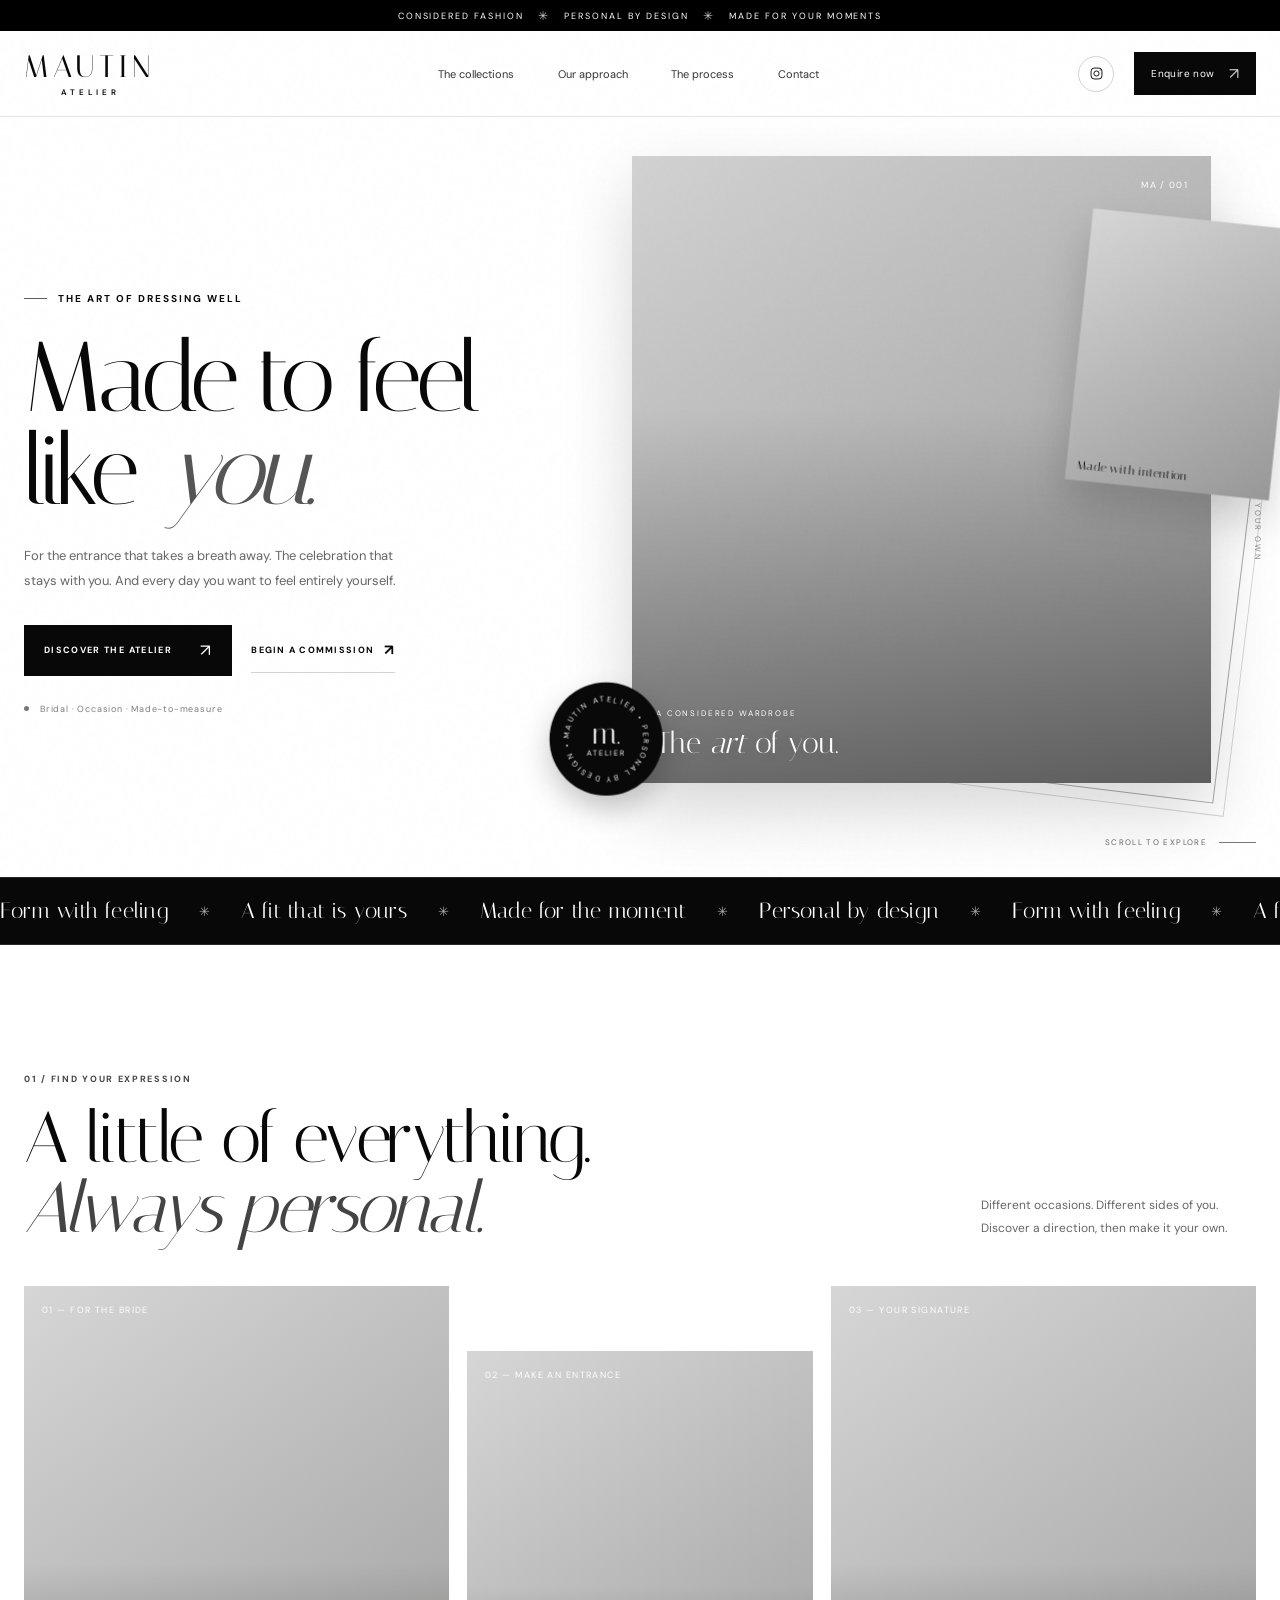
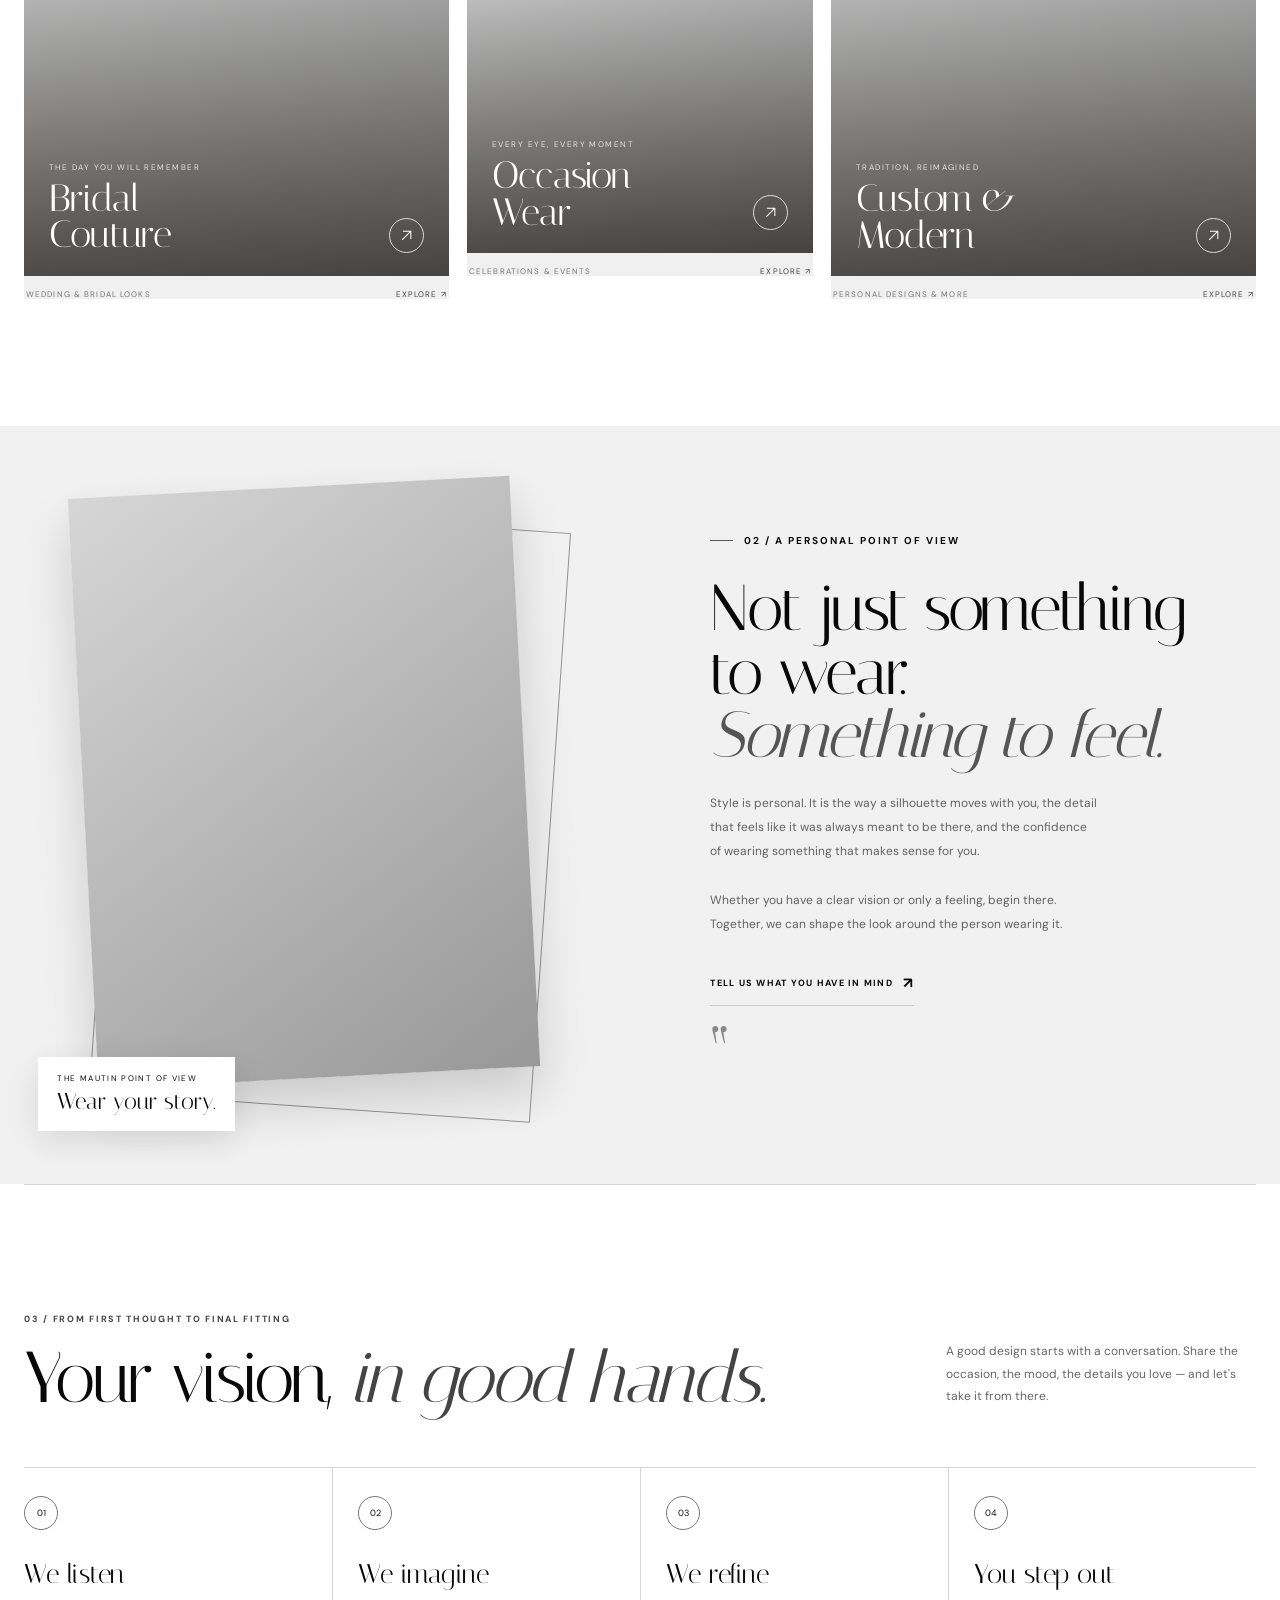
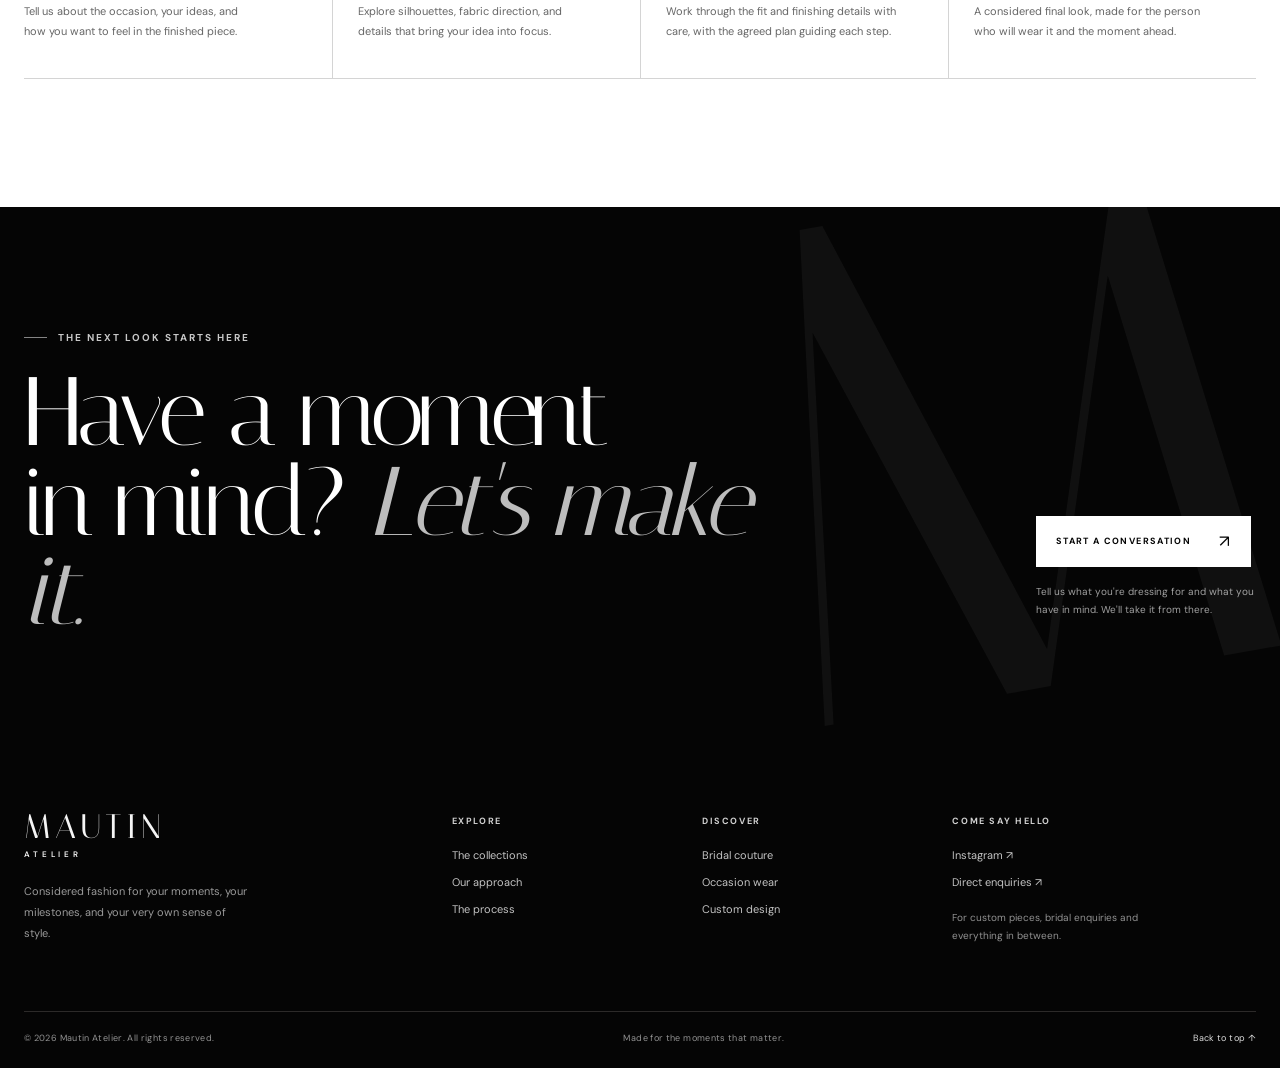
==== commit 80ce33dc: "Polish monochrome palette and 3D dress compatibility" ====
--- a/index.html
+++ b/index.html
@@ -46,7 +46,7 @@
     .brand-name { font-family: var(--serif); font-size: 31px; letter-spacing: .065em; white-space: nowrap; }
     .brand-sub { font-size: 8px; font-weight: 600; letter-spacing: .44em; text-transform: uppercase; padding-left: .44em; margin-top: 5px; }
     .nav-links { display: flex; gap: clamp(21px,3.4vw,50px); align-items: center; margin-left: 25px; }
-    .nav-links a { font-size: 11px; color: #514d46; transition: color .25s; position: relative; }
+    .nav-links a { font-size: 11px; color: #515151; transition: color .25s; position: relative; }
     .nav-links a::after { content: ""; position: absolute; width: 0; height: 1px; bottom: -7px; left: 0; background: var(--wine); transition: width .25s; }
     .nav-links a:hover { color: var(--wine); }
     .nav-links a:hover::after { width: 100%; }
@@ -66,7 +66,7 @@
     h1, h2, h3, p { margin-top: 0; }
     .hero h1 { font-family: var(--serif); font-weight: 400; letter-spacing: -.045em; line-height: .94; font-size: clamp(64px, 7.25vw, 112px); margin: 0 0 27px; max-width: 660px; }
     .hero h1 .italic { font-style: italic; color: var(--wine); padding-left: .09em; }
-    .hero-desc { max-width: 380px; font-size: 13px; line-height: 1.9; color: #6c665c; margin: 0 0 31px; }
+    .hero-desc { max-width: 380px; font-size: 13px; line-height: 1.9; color: #666666; margin: 0 0 31px; }
     .hero-actions { display: flex; align-items: center; flex-wrap: wrap; gap: 19px; }
     .button-primary { display: inline-flex; align-items: center; justify-content: center; gap: 28px; min-height: 51px; padding: 0 19px; background: var(--wine); color: #ffffff; text-transform: uppercase; font-size: 9px; letter-spacing: .15em; font-weight: 700; border: 1px solid var(--wine); transition: background .25s, color .25s, transform .25s; }
     .button-primary b { font-size: 17px; font-weight: 400; }
@@ -75,7 +75,7 @@
     .text-link span { font-size: 15px; transition: transform .2s; }
     .text-link:hover { color: var(--wine); border-color: var(--wine); }
     .text-link:hover span { transform: translate(3px,-3px); }
-    .hero-note { position: absolute; bottom: -3px; left: 0; display: flex; align-items: center; gap: 11px; color: #867d71; font-size: 9px; letter-spacing: .09em; }
+    .hero-note { position: absolute; bottom: -3px; left: 0; display: flex; align-items: center; gap: 11px; color: #7d7d7d; font-size: 9px; letter-spacing: .09em; }
     .hero-note .note-dot { width: 5px; height: 5px; background: var(--gold); border-radius: 50%; }
     .hero-visual { position: relative; min-width: 0; perspective: 1100px; isolation: isolate; padding: 0 8% 4% 3%; }
     .hero-backdrop { position: absolute; z-index: -1; width: 73%; height: 88%; border: 1px solid rgba(0,0,0,.24); top: 7%; right: 1%; transform: rotate(7deg); }
@@ -84,16 +84,16 @@
     .hero-image-frame::after { content: ""; position: absolute; inset: 0; background: linear-gradient(180deg, rgba(0,0,0,.02) 40%, rgba(0,0,0,.39) 100%); pointer-events: none; }
     .hero-image-frame img { width: 100%; height: 100%; object-fit: cover; object-position: center 24%; transition: transform 1.1s cubic-bezier(.2,.7,.2,1); }
     .hero-image-frame:hover img { transform: scale(1.045); }
-    .hero-image-label { position: absolute; z-index: 2; bottom: 22px; left: 24px; color: #fff9f0; display: flex; flex-direction: column; gap: 7px; text-shadow: 0 1px 15px rgba(0,0,0,.2); }
+    .hero-image-label { position: absolute; z-index: 2; bottom: 22px; left: 24px; color: #ffffff; display: flex; flex-direction: column; gap: 7px; text-shadow: 0 1px 15px rgba(0,0,0,.2); }
     .hero-image-label small { font-size: 8px; letter-spacing: .23em; text-transform: uppercase; }
     .hero-image-label strong { font-family: var(--serif); font-size: 30px; font-weight: 400; }
     .hero-image-label strong span { font-style: italic; }
-    .image-index { position: absolute; z-index: 2; right: 23px; top: 23px; color: #fff9f0; font-size: 9px; letter-spacing: .15em; }
+    .image-index { position: absolute; z-index: 2; right: 23px; top: 23px; color: #ffffff; font-size: 9px; letter-spacing: .15em; }
     .hero-floating { position: absolute; z-index: 5; right: -1%; top: 12%; width: 30%; padding: 8px 8px 27px; background: var(--paper); transform: rotate(6deg) translateZ(65px); box-shadow: 0 20px 38px rgba(0,0,0,.2); transition: transform .45s cubic-bezier(.2,.8,.2,1); }
     .hero-floating:hover { transform: rotate(1deg) translateZ(100px) translateY(-8px); }
     .hero-floating img { aspect-ratio: .8; object-fit: cover; }
     .hero-floating span { position: absolute; bottom: 8px; left: 10px; font-family: var(--serif); font-size: 11px; letter-spacing: .04em; }
-    .hero-stamp { position: absolute; z-index: 6; bottom: 6%; left: -5%; width: 104px; height: 104px; border-radius: 50%; background: var(--wine); color: #fbf2e7; display: grid; place-items: center; box-shadow: 0 12px 28px rgba(0,0,0,.23); transform: translateZ(90px); }
+    .hero-stamp { position: absolute; z-index: 6; bottom: 6%; left: -5%; width: 104px; height: 104px; border-radius: 50%; background: var(--wine); color: #ffffff; display: grid; place-items: center; box-shadow: 0 12px 28px rgba(0,0,0,.23); transform: translateZ(90px); }
     .hero-stamp svg { position: absolute; inset: 8px; width: calc(100% - 16px); height: calc(100% - 16px); animation: slowspin 24s linear infinite; }
     .hero-stamp span { font-family: var(--serif); font-size: 28px; line-height: .8; text-align: center; }
     .hero-stamp small { font-family: var(--sans); font-size: 7px; display: block; letter-spacing: .18em; text-transform: uppercase; margin-top: 4px; }
@@ -123,8 +123,8 @@
     .collection-image img { width: 100%; height: 100%; object-fit: cover; transition: transform .9s cubic-bezier(.2,.7,.2,1), filter .7s; filter: saturate(.82); }
     .collection-card:hover .collection-image img { transform: scale(1.055); filter: saturate(1); }
     .collection-image::after { content: ""; position: absolute; inset: 0; background: linear-gradient(180deg, transparent 47%, rgba(23,20,17,.64) 100%); }
-    .collection-number { position: absolute; top: 18px; left: 18px; z-index: 2; color: #fff8ed; font-size: 9px; letter-spacing: .16em; }
-    .collection-content { position: absolute; z-index: 3; bottom: 0; left: 0; width: 100%; padding: 25px 25px 23px; color: #fff8ed; display: flex; align-items: end; justify-content: space-between; gap: 10px; }
+    .collection-number { position: absolute; top: 18px; left: 18px; z-index: 2; color: #ffffff; font-size: 9px; letter-spacing: .16em; }
+    .collection-content { position: absolute; z-index: 3; bottom: 0; left: 0; width: 100%; padding: 25px 25px 23px; color: #ffffff; display: flex; align-items: end; justify-content: space-between; gap: 10px; }
     .collection-content small { display: block; font-size: 8px; text-transform: uppercase; letter-spacing: .18em; margin-bottom: 8px; opacity: .8; }
     .collection-content h3 { font-family: var(--serif); font-size: clamp(27px,3vw,39px); line-height: .95; font-weight: 400; letter-spacing: -.02em; margin: 0; }
     .collection-arrow { flex: 0 0 35px; width: 35px; height: 35px; border: 1px solid rgba(255,248,237,.65); border-radius: 50%; display: grid; place-items: center; transition: color .25s, background .25s, transform .25s; }
@@ -145,8 +145,8 @@
     .manifesto-copy .eyebrow { color: var(--wine); margin-bottom: 29px; }
     .manifesto-copy h2 { font-family: var(--serif); font-weight: 400; line-height: .98; letter-spacing: -.035em; font-size: clamp(45px,5.1vw,71px); margin-bottom: 24px; }
     .manifesto-copy h2 em { color: var(--wine); }
-    .manifesto-copy p { font-size: 12px; line-height: 2; max-width: 390px; color: #6a6258; margin-bottom: 25px; }
-    .manifesto-mark { color: #b9a48b; font-family: var(--serif); font-size: 76px; line-height: .7; margin: 25px 0 0 -4px; }
+    .manifesto-copy p { font-size: 12px; line-height: 2; max-width: 390px; color: #626262; margin-bottom: 25px; }
+    .manifesto-mark { color: #aaaaaa; font-family: var(--serif); font-size: 76px; line-height: .7; margin: 25px 0 0 -4px; }
     /* Process */
     .process { border-top: 1px solid var(--line); }
     .process-top { display: flex; align-items: end; justify-content: space-between; gap: 35px; margin-bottom: 54px; }
@@ -168,7 +168,7 @@
     .button-light { background: var(--paper); color: var(--wine-dark); border-color: var(--paper); }
     .button-light:hover { background: #e0e0e0; border-color: #e0e0e0; color: var(--wine-dark); }
     .cta-small { color: rgba(247,238,228,.6); margin-top: 16px; font-size: 10px; line-height: 1.8; max-width: 220px; }
-    .footer { background: #211c1a; color: #f4f4f4; padding: 58px 0 24px; }
+    .footer { background: #080808; color: #f4f4f4; padding: 58px 0 24px; }
     .footer-top { display: grid; grid-template-columns: 1.5fr .8fr .8fr 1.2fr; gap: 48px; padding-bottom: 56px; }
     .footer-brand .brand { align-items: flex-start; }
     .footer-brand .brand-name { font-size: 34px; }
@@ -412,7 +412,7 @@
       .hero-note { position: static; margin-top: -4px; font-size: 8px; }
       #dress3d {
         width: min(61vw, 255px); height: 43vh; min-height: 260px;
-        top: 35vh; right: -8vw; opacity: .24;
+        top: 35vh; right: -8vw; opacity: .28;
       }
       .marquee-track { padding: 15px 0; }
       .marquee-item { font-size: 18px; }
@@ -747,9 +747,7 @@
 
     (() => {
       const canvas = document.getElementById("dress3d");
-      if (!canvas || !window.matchMedia("(prefers-reduced-motion: reduce)").matches === false) {
-        if (!canvas) return;
-      }
+      if (!canvas) return;
       const reducedMotion = window.matchMedia("(prefers-reduced-motion: reduce)").matches;
       if (reducedMotion) { canvas.remove(); return; }
 
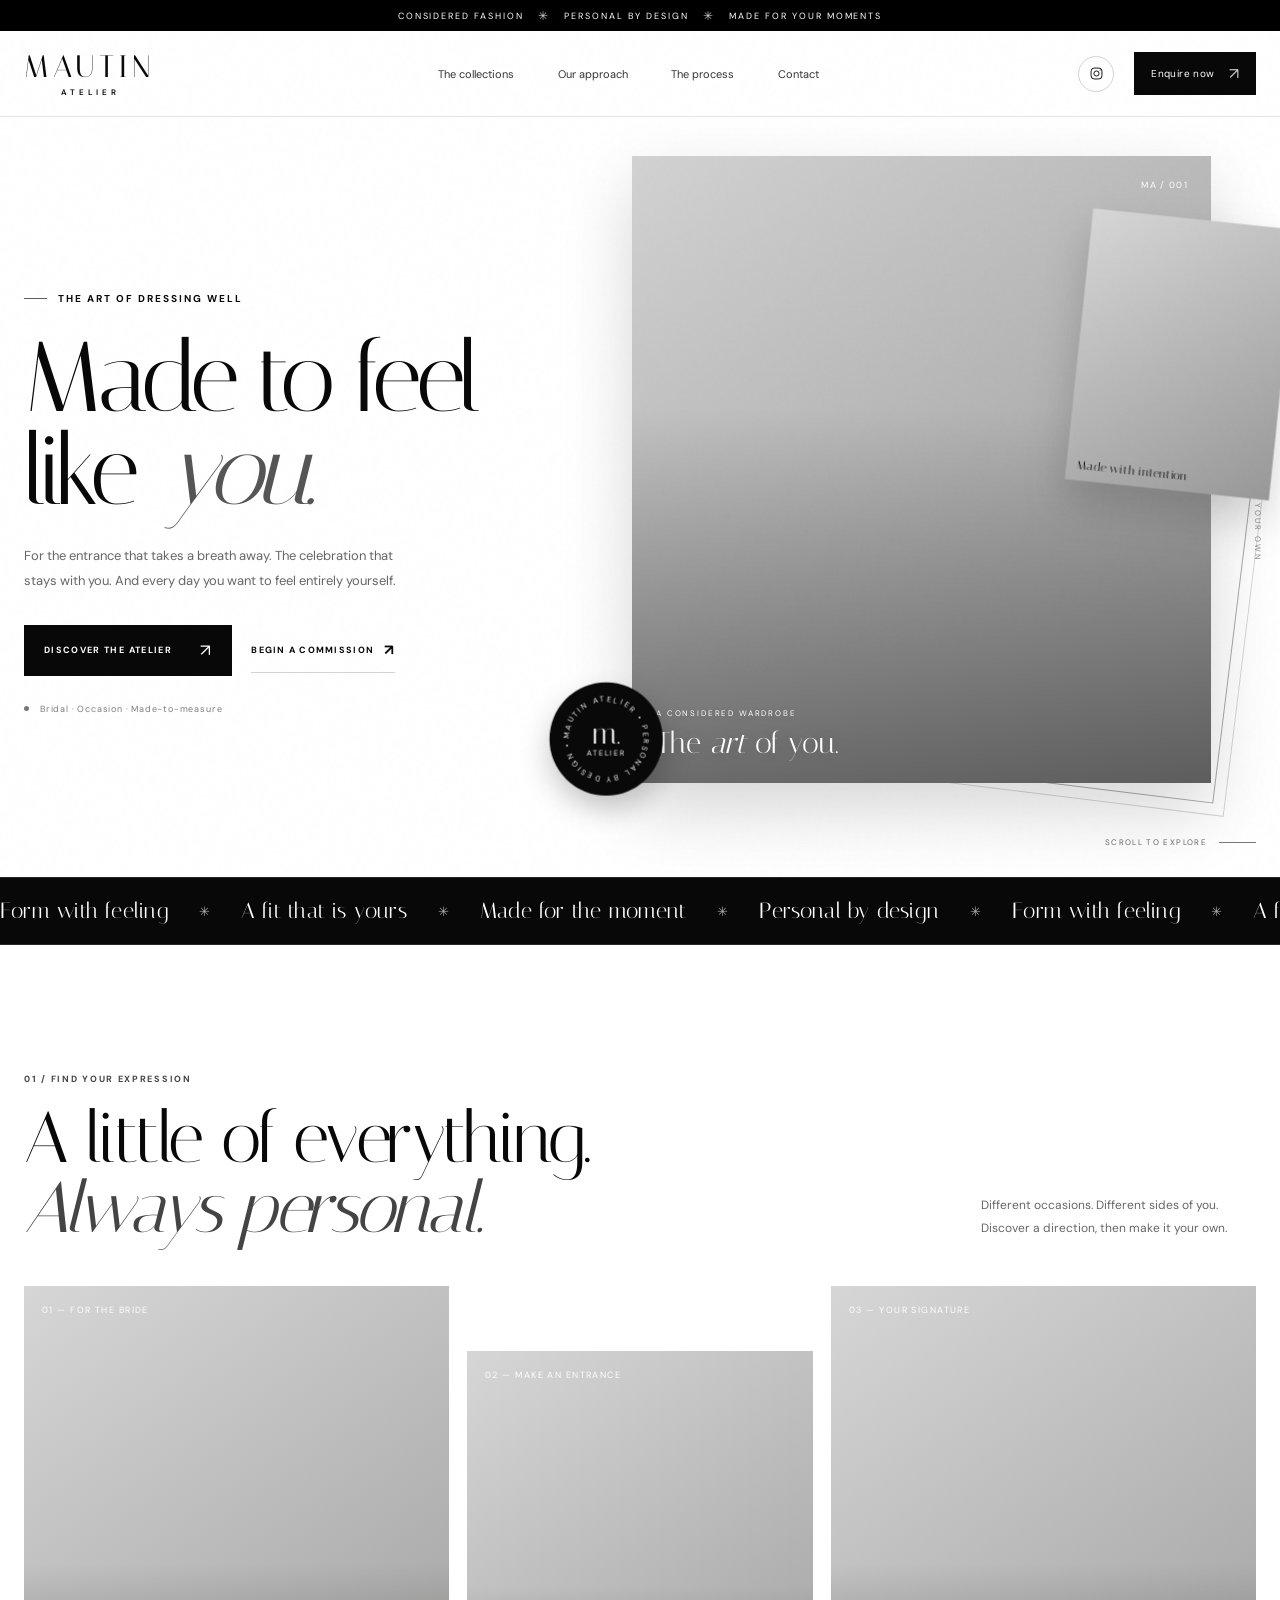
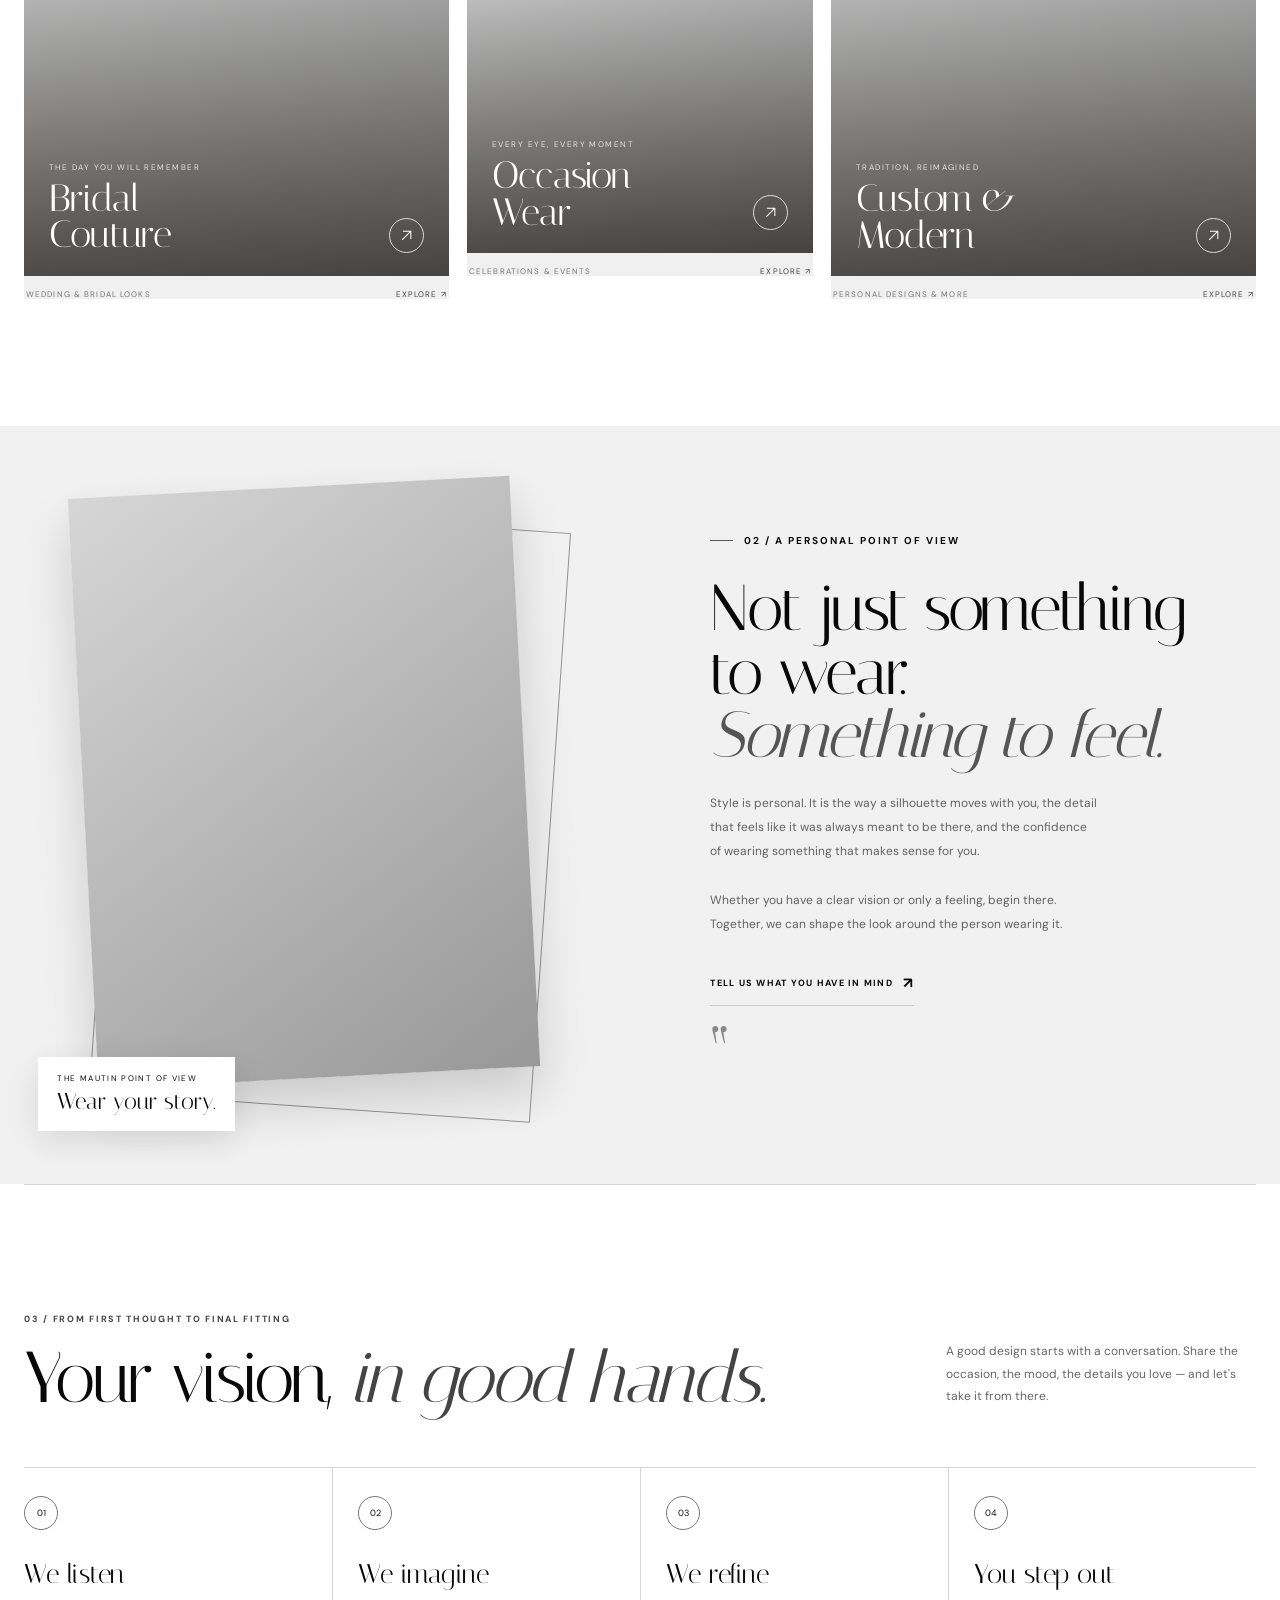
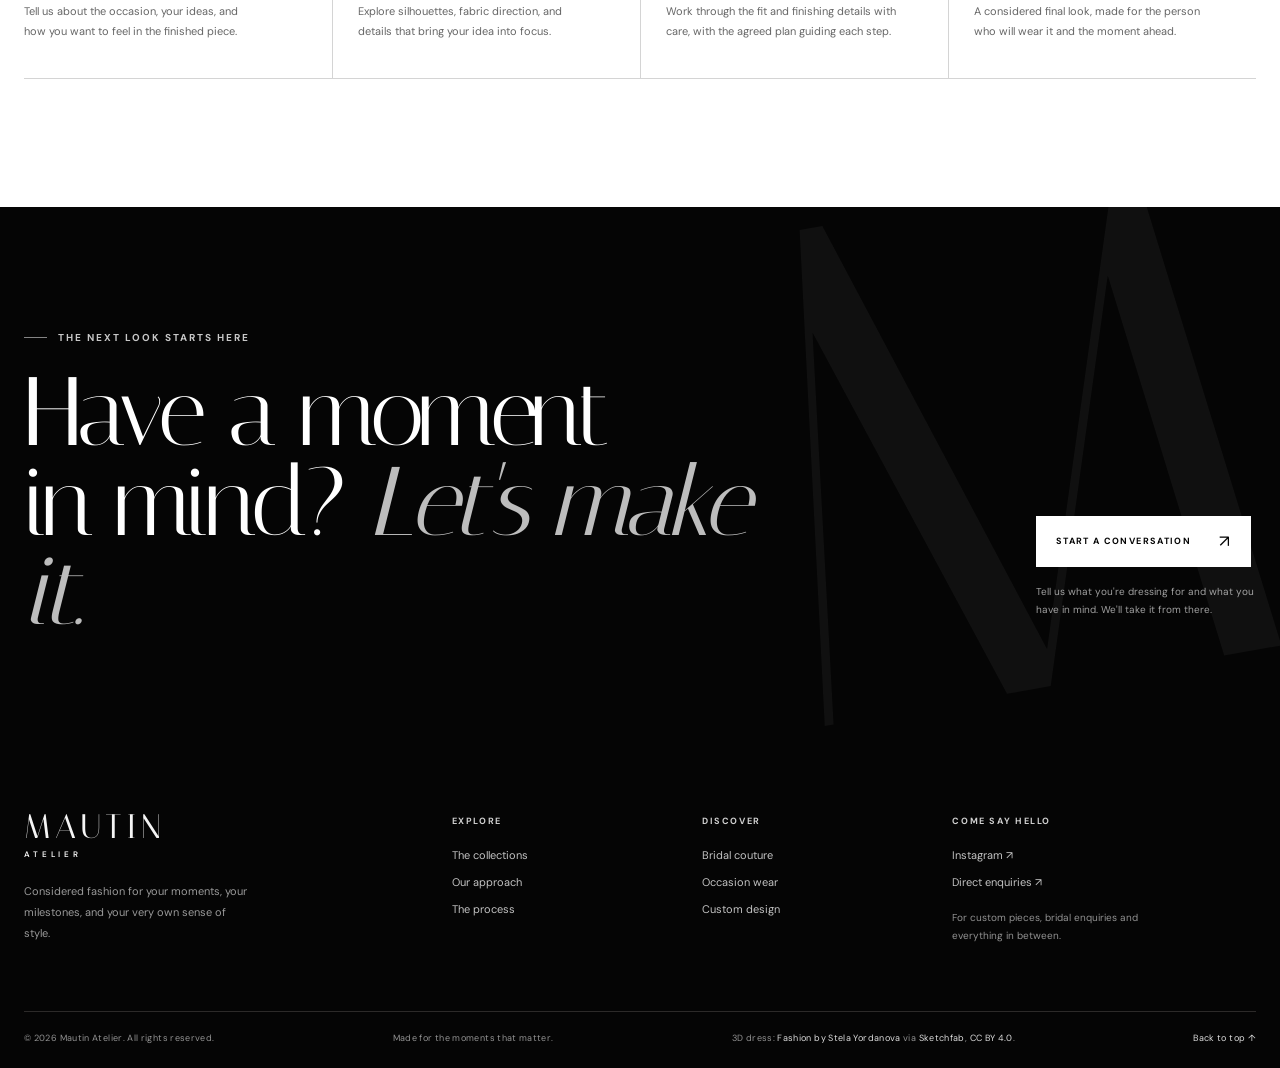
==== commit d59e617a: "Replace rough procedural gown with finished rotating 3D wedding dress" ====
--- a/index.html
+++ b/index.html
@@ -320,11 +320,17 @@
     html { scroll-padding-top: 78px; }
     body { background: #fff; color: #080808; }
     body::before { opacity: .045; }
-    #dress3d {
-      position: fixed; z-index: 1; top: 12vh; right: -2.5vw;
-      width: clamp(230px, 34vw, 450px); height: min(78vh, 720px);
-      pointer-events: none; opacity: .45; mix-blend-mode: multiply;
-      display: block; contain: strict;
+    .dress3d-wrap {
+      position: fixed; z-index: 1; top: 8vh; right: -3vw;
+      width: clamp(300px, 40vw, 520px); height: 84vh;
+      pointer-events: none; opacity: .32; mix-blend-mode: multiply;
+      overflow: hidden; contain: layout paint; transform: translate3d(0,0,0);
+      will-change: transform; transition: opacity .35s ease;
+    }
+    #dress3dFrame {
+      display: block; width: 100%; height: 100%; border: 0;
+      pointer-events: none; filter: grayscale(1) contrast(1.04);
+      background: transparent;
     }
     main, footer, .announcement { position: relative; z-index: 2; }
     .site-header { background: rgba(255,255,255,.95); }
@@ -410,9 +416,9 @@
       .hero-stamp small { font-size: 6px; }
       .hero-vertical, .scroll-indicator { display: none; }
       .hero-note { position: static; margin-top: -4px; font-size: 8px; }
-      #dress3d {
-        width: min(61vw, 255px); height: 43vh; min-height: 260px;
-        top: 35vh; right: -8vw; opacity: .28;
+      .dress3d-wrap {
+        width: min(76vw, 330px); height: 57vh; min-height: 340px;
+        top: 26vh; right: -10vw; opacity: .24;
       }
       .marquee-track { padding: 15px 0; }
       .marquee-item { font-size: 18px; }
@@ -485,14 +491,23 @@
       .cta-inner h2 { font-size: 51px; }
     }
     @media (prefers-reduced-motion: reduce) {
-      #dress3d { display: none; }
+      .dress3d-wrap { display: none; }
       .collection-grid { scroll-behavior: auto; }
     }
 
   </style>
 </head>
 <body>
-  <canvas id="dress3d" aria-hidden="true"></canvas>
+  <div class="dress3d-wrap" id="dress3dWrap" aria-hidden="true">
+    <iframe
+      id="dress3dFrame"
+      title="Continuously rotating 3D bridal gown by Fashion by Stela Yordanova"
+      src="https://sketchfab.com/models/48f95bed136f47c28a87ee276b638095/embed?autostart=1&autospin=0.18&transparent=1&ui_infos=0&ui_controls=0&ui_stop=0&dnt=1"
+      allow="autoplay; fullscreen; xr-spatial-tracking"
+      loading="eager"
+      tabindex="-1"
+      aria-hidden="true"></iframe>
+  </div>
   <div class="announcement">Considered fashion <span>✳</span> Personal by design <span>✳</span> Made for your moments</div>
   <header class="site-header">
     <div class="nav page">
@@ -666,7 +681,7 @@
           <p style="font-size:10px;line-height:1.8;color:#929292;max-width:230px;margin-top:20px;">For custom pieces, bridal enquiries and everything in between.</p>
         </div>
       </div>
-      <div class="footer-end"><span>© <span id="year"></span> Mautin Atelier. All rights reserved.</span><span>Made for the moments that matter.</span><a href="#home">Back to top ↑</a></div>
+      <div class="footer-end"><span>© <span id="year"></span> Mautin Atelier. All rights reserved.</span><span>Made for the moments that matter.</span><span class="model-credit">3D dress: <a href="https://sketchfab.com/3d-models/wedding-dress-48f95bed136f47c28a87ee276b638095" target="_blank" rel="noopener noreferrer">Fashion by Stela Yordanova</a> via <a href="https://sketchfab.com/" target="_blank" rel="noopener noreferrer">Sketchfab</a>, <a href="https://creativecommons.org/licenses/by/4.0/" target="_blank" rel="noopener noreferrer">CC BY 4.0</a>.</span><a href="#home">Back to top ↑</a></div>
     </div>
   </footer>
   <script>
@@ -737,282 +752,31 @@
     })();
   </script>
 
-  <script type="module">
-    /*
-      Procedural 3D bridal gown: generated locally in Three.js (no model download).
-      Kept as a transparent, low-opacity fixed background layer so it remains present
-      while visitors browse the collection on mobile.
-    */
-    import * as THREE from "https://cdn.jsdelivr.net/npm/three@0.170.0/build/three.module.js";
-
-    (() => {
-      const canvas = document.getElementById("dress3d");
-      if (!canvas) return;
-      const reducedMotion = window.matchMedia("(prefers-reduced-motion: reduce)").matches;
-      if (reducedMotion) { canvas.remove(); return; }
-
-      const mobile = window.matchMedia("(max-width: 760px)").matches;
-      let renderer;
-      try {
-        renderer = new THREE.WebGLRenderer({
-          canvas,
-          alpha: true,
-          antialias: !mobile,
-          powerPreference: "low-power",
-          premultipliedAlpha: false
-        });
-      } catch (error) {
-        canvas.style.display = "none";
+  <script>
+    (function () {
+      const wrap = document.getElementById("dress3dWrap");
+      if (!wrap || window.matchMedia("(prefers-reduced-motion: reduce)").matches) {
+        if (wrap) wrap.remove();
         return;
       }
-
-      renderer.setPixelRatio(Math.min(window.devicePixelRatio || 1, mobile ? 1.25 : 1.6));
-      renderer.outputColorSpace = THREE.SRGBColorSpace;
-      renderer.toneMapping = THREE.ACESFilmicToneMapping;
-      renderer.toneMappingExposure = 1.15;
-
-      const scene = new THREE.Scene();
-      const camera = new THREE.PerspectiveCamera(34, 1, 0.1, 60);
-      camera.position.set(0, -0.52, 7.8);
-      camera.lookAt(0, -0.52, 0);
-
-      scene.add(new THREE.HemisphereLight(0xffffff, 0x777777, 2.0));
-      const keyLight = new THREE.DirectionalLight(0xffffff, 3.0);
-      keyLight.position.set(-3.8, 5.2, 4.2);
-      scene.add(keyLight);
-      const fillLight = new THREE.DirectionalLight(0xffffff, 1.75);
-      fillLight.position.set(4.5, 1.4, 3.0);
-      scene.add(fillLight);
-      const rimLight = new THREE.DirectionalLight(0xffffff, 2.5);
-      rimLight.position.set(0.5, 4.0, -4.0);
-      scene.add(rimLight);
-
-      const gown = new THREE.Group();
-      scene.add(gown);
-
-      const satin = new THREE.MeshPhysicalMaterial({
-        color: 0xf5f5f5,
-        roughness: 0.32,
-        metalness: 0.025,
-        clearcoat: 0.32,
-        clearcoatRoughness: 0.28,
-        side: THREE.DoubleSide
-      });
-      const sheer = new THREE.MeshPhysicalMaterial({
-        color: 0xffffff,
-        roughness: 0.42,
-        metalness: 0,
-        transparent: true,
-        opacity: 0.22,
-        side: THREE.DoubleSide,
-        depthWrite: false
-      });
-      const seamMaterial = new THREE.MeshBasicMaterial({
-        color: 0x555555,
-        transparent: true,
-        opacity: 0.52
-      });
-      const softSeam = new THREE.MeshBasicMaterial({
-        color: 0x888888,
-        transparent: true,
-        opacity: 0.23
-      });
-      const trimMaterial = new THREE.MeshStandardMaterial({
-        color: 0x2a2a2a,
-        roughness: 0.32,
-        metalness: 0.16
-      });
-
-      function skirtPoint(t, angle, phase, extra) {
-        const pleatWave = Math.cos(angle * 28 + t * 2.15 + phase);
-        const radius = 0.235 + 1.05 * Math.pow(t, 1.22) + (0.011 + 0.052 * t) * pleatWave + (extra || 0);
-        return new THREE.Vector3(
-          radius * Math.cos(angle),
-          -0.035 - 2.36 * t,
-          radius * Math.sin(angle) * 0.73
-        );
-      }
-
-      function makeSkirt(phase, extra, material, heightScale) {
-        const radialSegments = 144;
-        const rows = 78;
-        const positions = [];
-        const indices = [];
-        for (let row = 0; row <= rows; row++) {
-          const t = row / rows;
-          for (let col = 0; col <= radialSegments; col++) {
-            const angle = (col / radialSegments) * Math.PI * 2;
-            const point = skirtPoint(t * heightScale, angle, phase, extra);
-            positions.push(point.x, point.y, point.z);
-          }
+      // Sketchfab handles the actual 3D turntable rotation. This gentle parallax
+      // keeps the gown feeling anchored to the page as visitors scroll on mobile.
+      let ticking = false;
+      function updateDressPosition() {
+        const y = Math.min(window.scrollY, 2200);
+        const mobile = window.matchMedia("(max-width: 760px)").matches;
+        const drift = Math.min(y * (mobile ? 0.025 : 0.035), mobile ? 54 : 82);
+        wrap.style.transform = "translate3d(0," + drift.toFixed(1) + "px,0)";
+        ticking = false;
+      }
+      window.addEventListener("scroll", function () {
+        if (!ticking) {
+          window.requestAnimationFrame(updateDressPosition);
+          ticking = true;
         }
-        for (let row = 0; row < rows; row++) {
-          for (let col = 0; col < radialSegments; col++) {
-            const a = row * (radialSegments + 1) + col;
-            const b = a + radialSegments + 1;
-            indices.push(a, b, a + 1, b, b + 1, a + 1);
-          }
-        }
-        const geometry = new THREE.BufferGeometry();
-        geometry.setAttribute("position", new THREE.Float32BufferAttribute(positions, 3));
-        geometry.setIndex(indices);
-        geometry.computeVertexNormals();
-        const mesh = new THREE.Mesh(geometry, material);
-        mesh.castShadow = false;
-        mesh.receiveShadow = false;
-        gown.add(mesh);
-      }
-
-      makeSkirt(0, 0, satin, 1);
-      makeSkirt(0.16, -0.025, sheer, 0.985);
-
-      // Delicate skirt pleat lines make the rotating silhouette read as tailored fabric.
-      for (let seam = 0; seam < 18; seam++) {
-        const angle = (seam / 18) * Math.PI * 2;
-        const points = [];
-        for (let step = 0; step <= 48; step++) {
-          const t = step / 48;
-          const p = skirtPoint(t, angle, 0, 0.008);
-          points.push(p);
-        }
-        const line = new THREE.Mesh(
-          new THREE.TubeGeometry(new THREE.CatmullRomCurve3(points), 48, 0.0032, 4, false),
-          softSeam
-        );
-        gown.add(line);
-      }
-
-      // Build the fitted strapless corset as an elliptical surface.
-      const bodiceLevels = [
-        { t: 0.00, rx: 0.235, rz: 0.155 },
-        { t: 0.18, rx: 0.285, rz: 0.178 },
-        { t: 0.42, rx: 0.345, rz: 0.205 },
-        { t: 0.62, rx: 0.325, rz: 0.192 },
-        { t: 0.82, rx: 0.27, rz: 0.164 },
-        { t: 1.00, rx: 0.235, rz: 0.15 }
-      ];
-      function profile(t) {
-        for (let i = 0; i < bodiceLevels.length - 1; i++) {
-          const a = bodiceLevels[i];
-          const b = bodiceLevels[i + 1];
-          if (t <= b.t) {
-            const f = (t - a.t) / (b.t - a.t);
-            return { rx: a.rx + (b.rx - a.rx) * f, rz: a.rz + (b.rz - a.rz) * f };
-          }
-        }
-        return bodiceLevels[bodiceLevels.length - 1];
-      }
-
-      const bodiceSegments = 96;
-      const bodiceRows = 32;
-      const bodicePositions = [];
-      const bodiceIndices = [];
-      for (let row = 0; row <= bodiceRows; row++) {
-        const t = row / bodiceRows;
-        const dims = profile(t);
-        for (let col = 0; col <= bodiceSegments; col++) {
-          const angle = (col / bodiceSegments) * Math.PI * 2;
-          const necklineDip = Math.max(0, Math.sin(angle)) * 0.085 * Math.pow(t, 7);
-          const y = -0.08 + 0.96 * t - necklineDip;
-          bodicePositions.push(
-            dims.rx * Math.cos(angle),
-            y,
-            dims.rz * Math.sin(angle)
-          );
-        }
-      }
-      for (let row = 0; row < bodiceRows; row++) {
-        for (let col = 0; col < bodiceSegments; col++) {
-          const a = row * (bodiceSegments + 1) + col;
-          const b = a + bodiceSegments + 1;
-          bodiceIndices.push(a, a + 1, b, a + 1, b + 1, b);
-        }
-      }
-      const bodiceGeometry = new THREE.BufferGeometry();
-      bodiceGeometry.setAttribute("position", new THREE.Float32BufferAttribute(bodicePositions, 3));
-      bodiceGeometry.setIndex(bodiceIndices);
-      bodiceGeometry.computeVertexNormals();
-      gown.add(new THREE.Mesh(bodiceGeometry, satin));
-
-      // Couture panel seams on the front of the bodice.
-      [-0.17, -0.08, 0.08, 0.17].forEach((x) => {
-        const points = [];
-        for (let i = 0; i <= 28; i++) {
-          const t = i / 28;
-          const dims = profile(t);
-          const safeRatio = Math.min(0.94, x / dims.rx);
-          const z = dims.rz * Math.sqrt(1 - safeRatio * safeRatio) + 0.006;
-          const y = -0.058 + 0.93 * t - 0.02 * Math.pow(t, 7);
-          points.push(new THREE.Vector3(x, y, z));
-        }
-        gown.add(new THREE.Mesh(
-          new THREE.TubeGeometry(new THREE.CatmullRomCurve3(points), 32, 0.0045, 5, false),
-          seamMaterial
-        ));
-      });
-
-      // A fine dark line at the waist gives the all-white gown definition.
-      const waistPoints = [];
-      for (let i = 0; i <= 100; i++) {
-        const a = (i / 100) * Math.PI * 2;
-        waistPoints.push(new THREE.Vector3(0.24 * Math.cos(a), -0.035, 0.158 * Math.sin(a)));
-      }
-      gown.add(new THREE.Mesh(
-        new THREE.TubeGeometry(new THREE.CatmullRomCurve3(waistPoints), 100, 0.008, 5, true),
-        trimMaterial
-      ));
-
-      // Soft gray hem piping follows the wide silhouette.
-      const hemPoints = [];
-      for (let i = 0; i <= 180; i++) {
-        const a = (i / 180) * Math.PI * 2;
-        const p = skirtPoint(1, a, 0, 0.012);
-        hemPoints.push(new THREE.Vector3(p.x, -2.385, p.z));
-      }
-      gown.add(new THREE.Mesh(
-        new THREE.TubeGeometry(new THREE.CatmullRomCurve3(hemPoints), 180, 0.0045, 4, true),
-        softSeam
-      ));
-
-      // Keep a refined, upright catalogue pose; rotation is the main motion.
-      gown.rotation.y = -0.3;
-      gown.position.y = 0.46;
-      const clock = new THREE.Clock();
-      let previousScrollY = window.scrollY;
-      let scrollTurn = 0;
-      let frame = 0;
-
-      function resize() {
-        const bounds = canvas.getBoundingClientRect();
-        if (!bounds.width || !bounds.height) return;
-        const mobileNow = window.matchMedia("(max-width: 760px)").matches;
-        renderer.setPixelRatio(Math.min(window.devicePixelRatio || 1, mobileNow ? 1.15 : 1.55));
-        renderer.setSize(bounds.width, bounds.height, false);
-        camera.aspect = bounds.width / bounds.height;
-        camera.position.z = mobileNow ? 7.9 : 7.2;
-        camera.updateProjectionMatrix();
-      }
-      const resizeObserver = new ResizeObserver(resize);
-      resizeObserver.observe(canvas);
-      window.addEventListener("resize", resize, { passive: true });
-      resize();
-      window.addEventListener("scroll", () => {
-        const current = window.scrollY;
-        scrollTurn += Math.max(-120, Math.min(120, current - previousScrollY)) * 0.0012;
-        previousScrollY = current;
       }, { passive: true });
-
-      function animate() {
-        requestAnimationFrame(animate);
-        const delta = Math.min(clock.getDelta(), 0.05);
-        scrollTurn *= 0.94;
-        gown.rotation.y += delta * 0.30 + scrollTurn * 0.05;
-        gown.rotation.x += ((Math.sin(clock.elapsedTime * 0.45) * 0.035 + Math.max(-0.12, Math.min(0.12, scrollTurn * 0.16))) - gown.rotation.x) * 0.035;
-        gown.position.y = 0.46 + Math.sin(clock.elapsedTime * 0.65) * 0.025;
-        if (!mobile || frame % 2 === 0) renderer.render(scene, camera);
-        frame++;
-      }
-      animate();
+      window.addEventListener("resize", updateDressPosition, { passive: true });
+      updateDressPosition();
     })();
   </script>
 
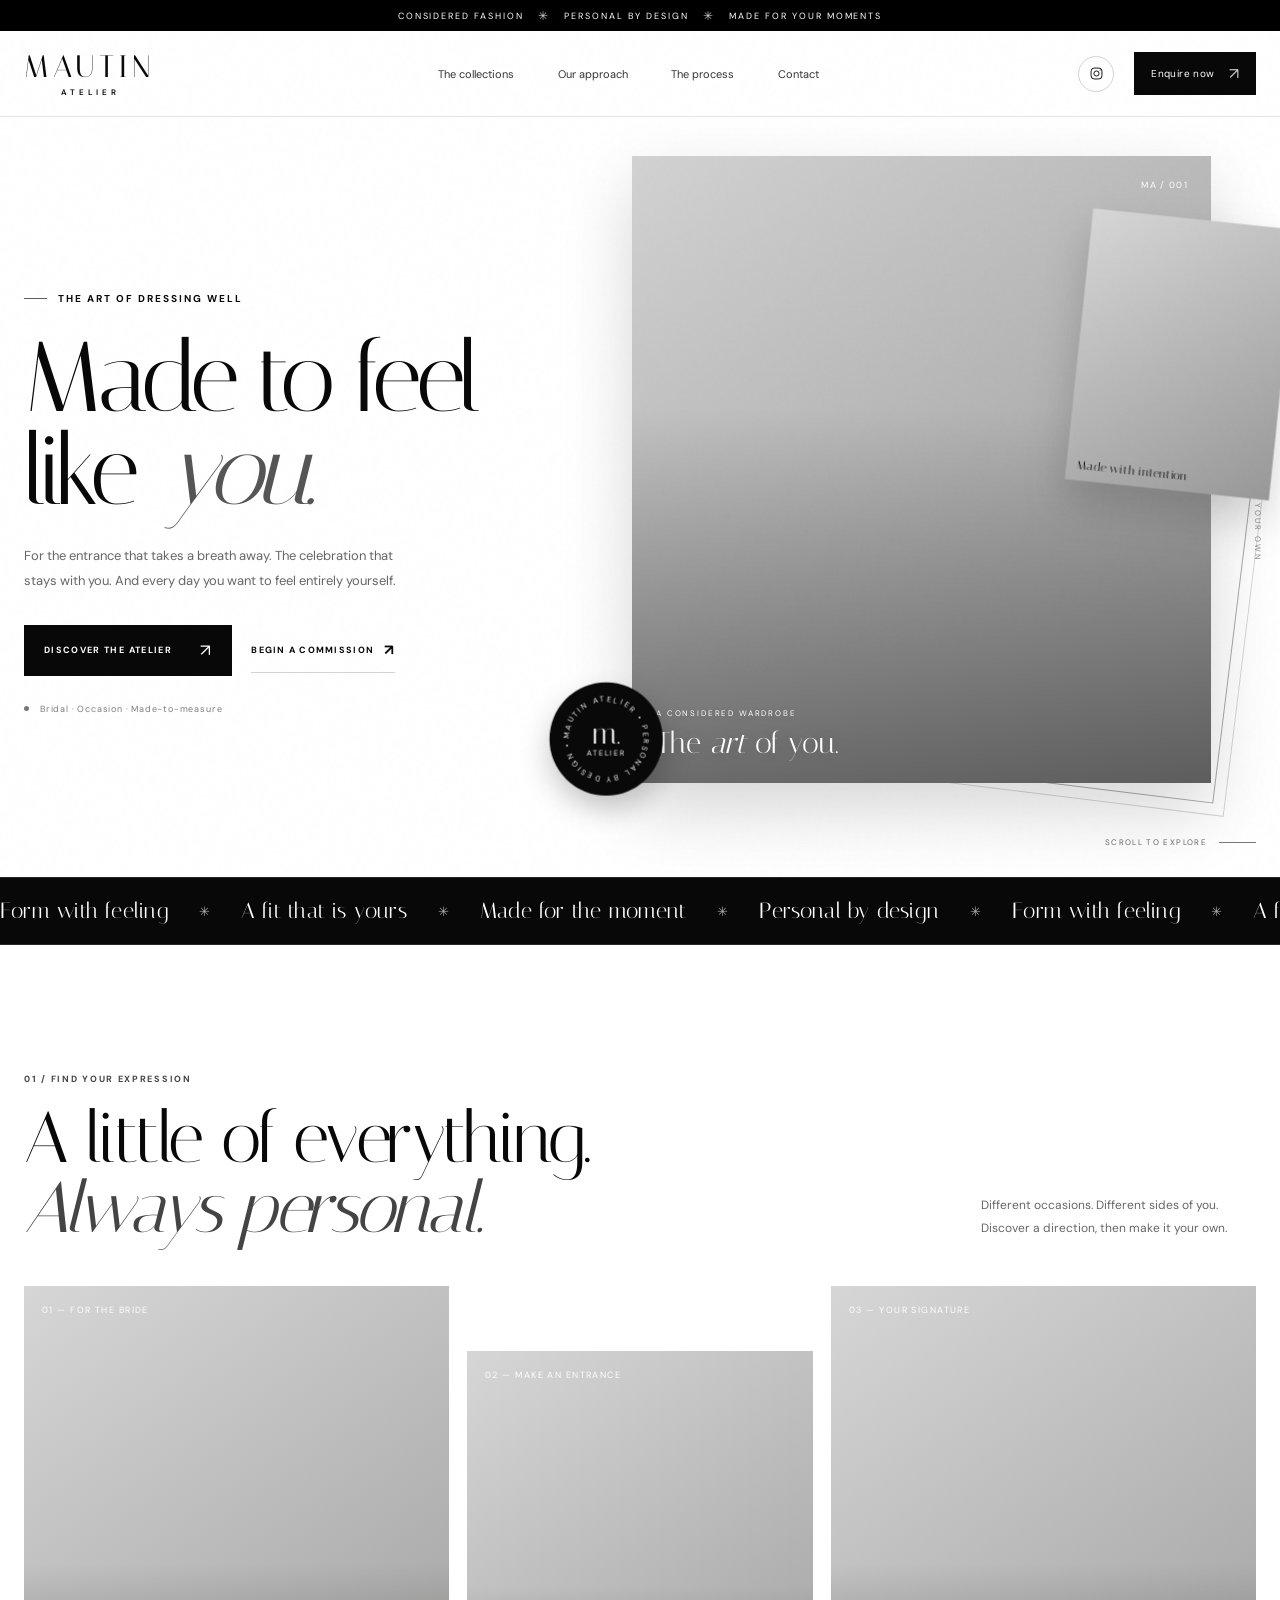
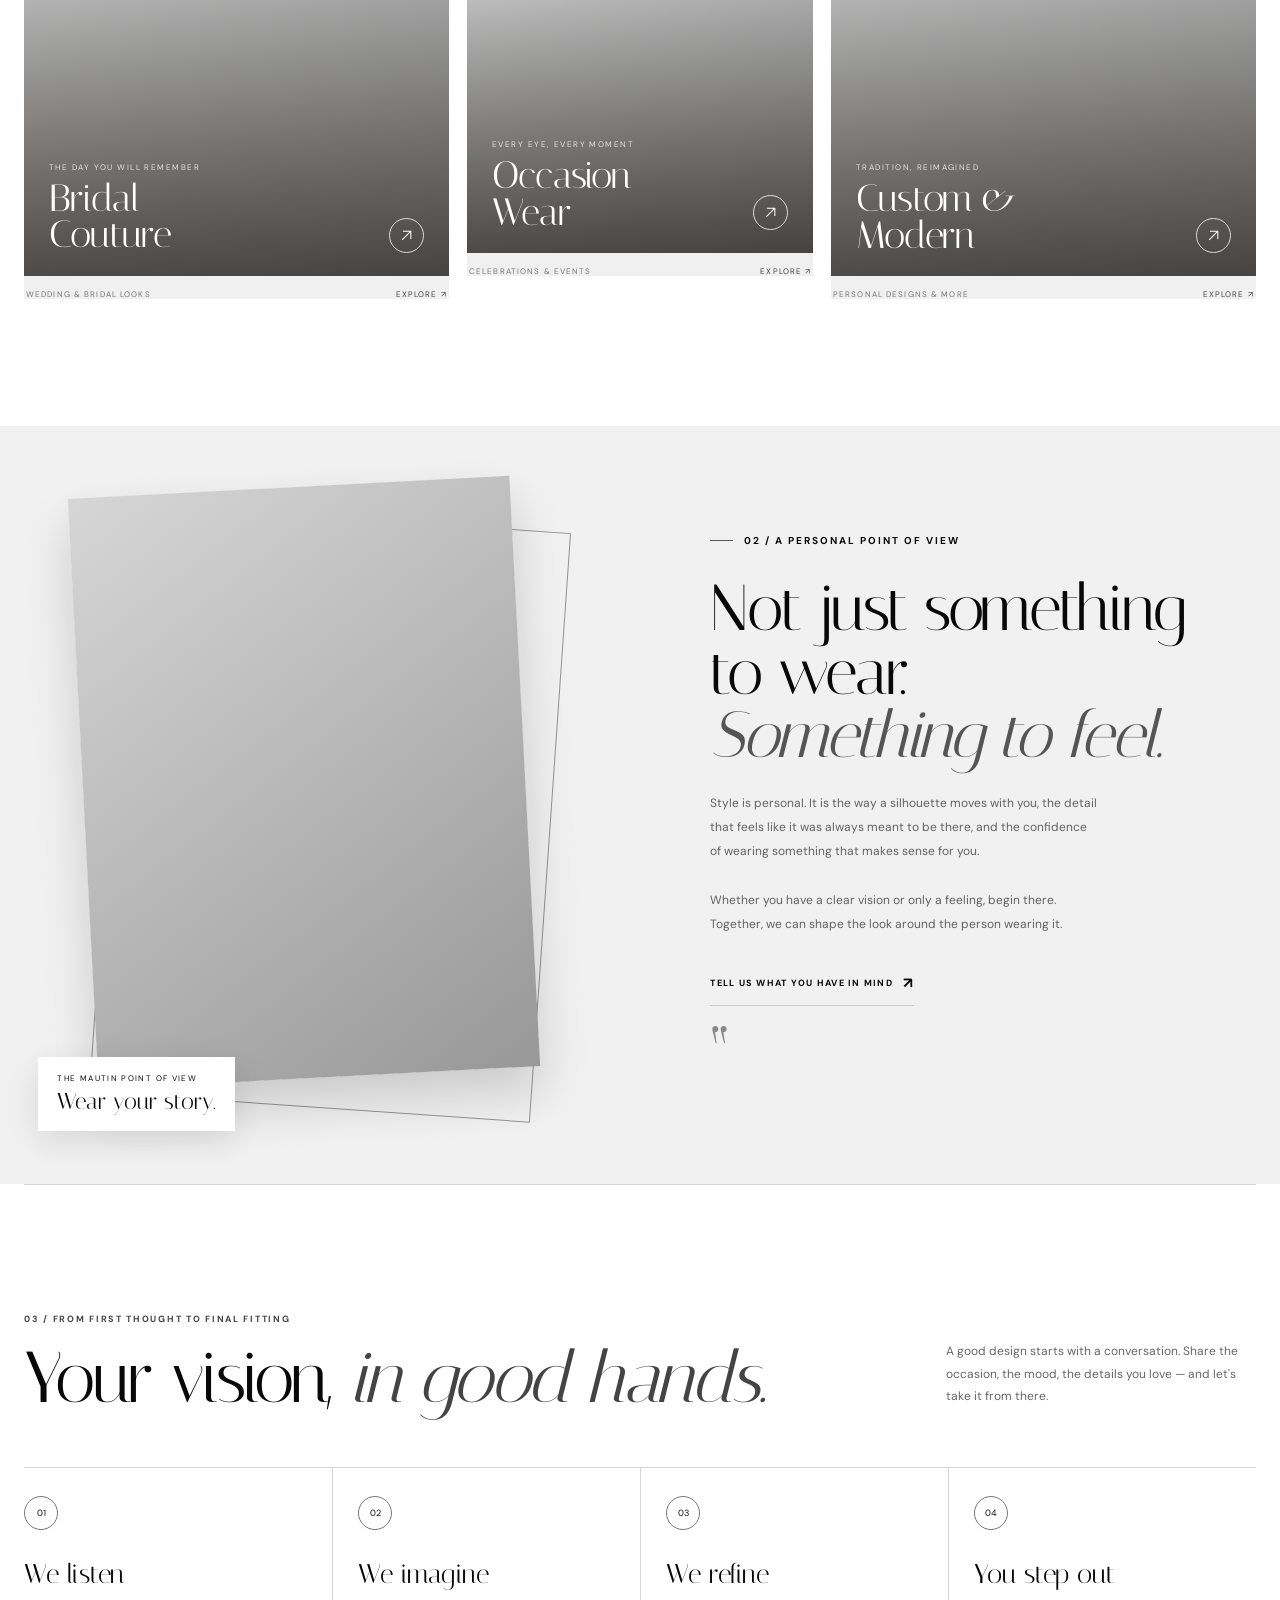
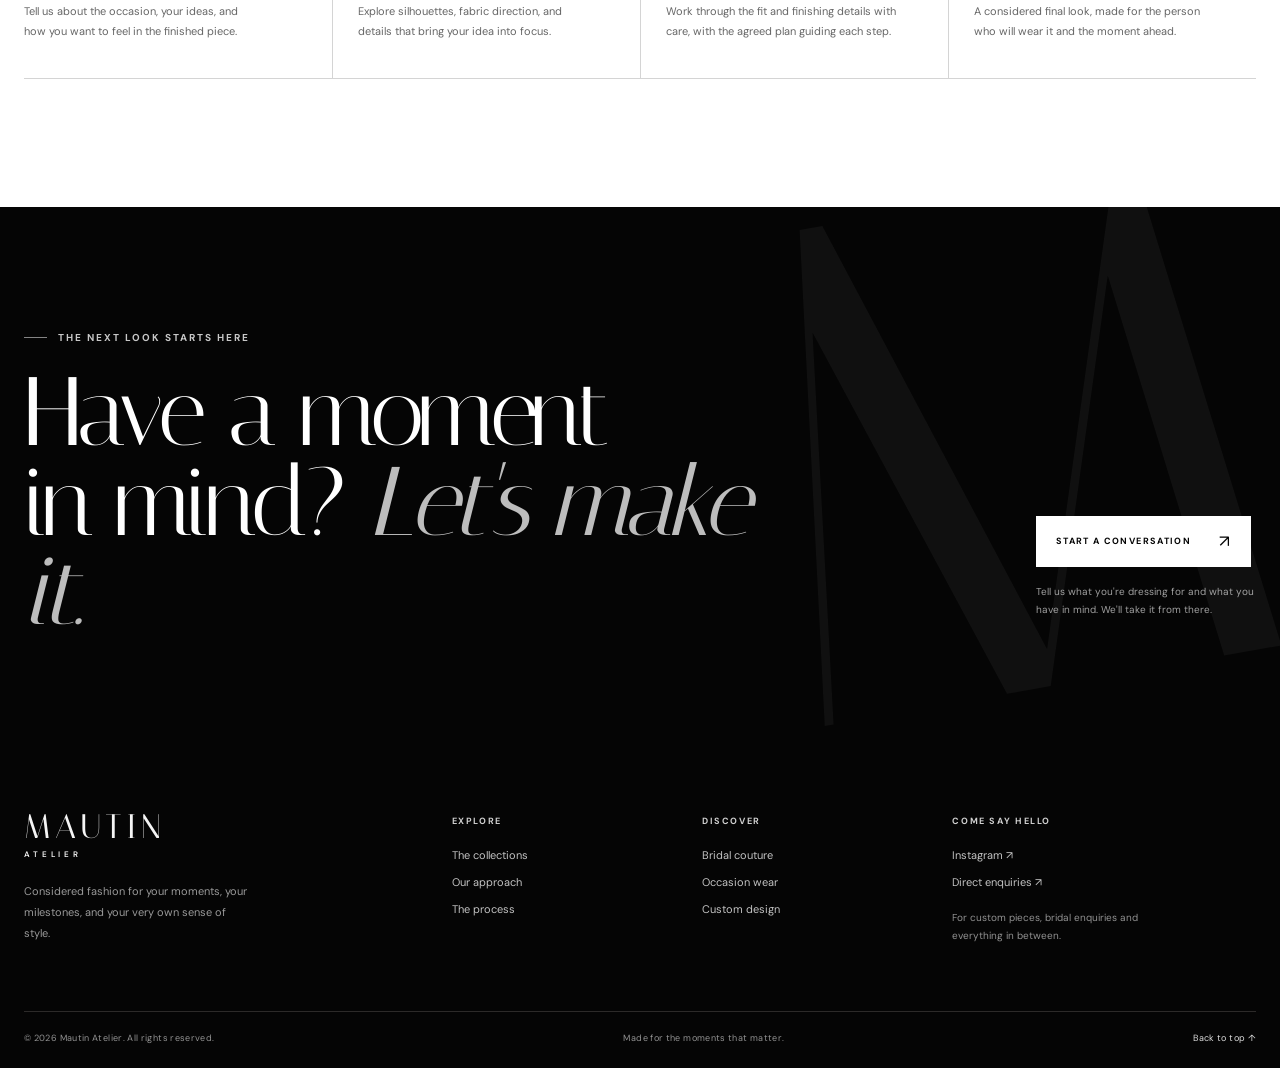
==== commit 89994b9e: "Restore and refine a larger centered rotating 3D bridal gown" ====
--- a/index.html
+++ b/index.html
@@ -320,17 +320,13 @@
     html { scroll-padding-top: 78px; }
     body { background: #fff; color: #080808; }
     body::before { opacity: .045; }
-    .dress3d-wrap {
-      position: fixed; z-index: 1; top: 8vh; right: -3vw;
-      width: clamp(300px, 40vw, 520px); height: 84vh;
-      pointer-events: none; opacity: .32; mix-blend-mode: multiply;
-      overflow: hidden; contain: layout paint; transform: translate3d(0,0,0);
-      will-change: transform; transition: opacity .35s ease;
-    }
-    #dress3dFrame {
-      display: block; width: 100%; height: 100%; border: 0;
-      pointer-events: none; filter: grayscale(1) contrast(1.04);
-      background: transparent;
+    .dress3d-layer-note { display: none; }
+    #dress3d {
+      position: fixed; z-index: 1; left: 50%; top: 5vh;
+      transform: translateX(-50%);
+      width: min(112vw, 900px); height: 94vh;
+      pointer-events: none; opacity: .36; mix-blend-mode: multiply;
+      display: block; contain: strict;
     }
     main, footer, .announcement { position: relative; z-index: 2; }
     .site-header { background: rgba(255,255,255,.95); }
@@ -416,9 +412,9 @@
       .hero-stamp small { font-size: 6px; }
       .hero-vertical, .scroll-indicator { display: none; }
       .hero-note { position: static; margin-top: -4px; font-size: 8px; }
-      .dress3d-wrap {
-        width: min(76vw, 330px); height: 57vh; min-height: 340px;
-        top: 26vh; right: -10vw; opacity: .24;
+      #dress3d {
+        width: 128vw; max-width: 760px; height: 91vh;
+        top: 5vh; opacity: .34;
       }
       .marquee-track { padding: 15px 0; }
       .marquee-item { font-size: 18px; }
@@ -491,23 +487,14 @@
       .cta-inner h2 { font-size: 51px; }
     }
     @media (prefers-reduced-motion: reduce) {
-      .dress3d-wrap { display: none; }
+      #dress3d { display: none; }
       .collection-grid { scroll-behavior: auto; }
     }
 
   </style>
 </head>
 <body>
-  <div class="dress3d-wrap" id="dress3dWrap" aria-hidden="true">
-    <iframe
-      id="dress3dFrame"
-      title="Continuously rotating 3D bridal gown by Fashion by Stela Yordanova"
-      src="https://sketchfab.com/models/48f95bed136f47c28a87ee276b638095/embed?autostart=1&autospin=0.18&transparent=1&ui_infos=0&ui_controls=0&ui_stop=0&dnt=1"
-      allow="autoplay; fullscreen; xr-spatial-tracking"
-      loading="eager"
-      tabindex="-1"
-      aria-hidden="true"></iframe>
-  </div>
+  <canvas id="dress3d" aria-hidden="true"></canvas>
   <div class="announcement">Considered fashion <span>✳</span> Personal by design <span>✳</span> Made for your moments</div>
   <header class="site-header">
     <div class="nav page">
@@ -681,7 +668,7 @@
           <p style="font-size:10px;line-height:1.8;color:#929292;max-width:230px;margin-top:20px;">For custom pieces, bridal enquiries and everything in between.</p>
         </div>
       </div>
-      <div class="footer-end"><span>© <span id="year"></span> Mautin Atelier. All rights reserved.</span><span>Made for the moments that matter.</span><span class="model-credit">3D dress: <a href="https://sketchfab.com/3d-models/wedding-dress-48f95bed136f47c28a87ee276b638095" target="_blank" rel="noopener noreferrer">Fashion by Stela Yordanova</a> via <a href="https://sketchfab.com/" target="_blank" rel="noopener noreferrer">Sketchfab</a>, <a href="https://creativecommons.org/licenses/by/4.0/" target="_blank" rel="noopener noreferrer">CC BY 4.0</a>.</span><a href="#home">Back to top ↑</a></div>
+      <div class="footer-end"><span>© <span id="year"></span> Mautin Atelier. All rights reserved.</span><span>Made for the moments that matter.</span><a href="#home">Back to top ↑</a></div>
     </div>
   </footer>
   <script>
@@ -752,33 +739,352 @@
     })();
   </script>
 
-  <script>
-    (function () {
-      const wrap = document.getElementById("dress3dWrap");
-      if (!wrap || window.matchMedia("(prefers-reduced-motion: reduce)").matches) {
-        if (wrap) wrap.remove();
+  <script type="module">
+    import * as THREE from "https://cdn.jsdelivr.net/npm/three@0.170.0/build/three.module.js";
+
+    (() => {
+      const canvas = document.getElementById("dress3d");
+      if (!canvas || window.matchMedia("(prefers-reduced-motion: reduce)").matches) {
+        if (canvas) canvas.remove();
         return;
       }
-      // Sketchfab handles the actual 3D turntable rotation. This gentle parallax
-      // keeps the gown feeling anchored to the page as visitors scroll on mobile.
-      let ticking = false;
-      function updateDressPosition() {
-        const y = Math.min(window.scrollY, 2200);
-        const mobile = window.matchMedia("(max-width: 760px)").matches;
-        const drift = Math.min(y * (mobile ? 0.025 : 0.035), mobile ? 54 : 82);
-        wrap.style.transform = "translate3d(0," + drift.toFixed(1) + "px,0)";
-        ticking = false;
-      }
-      window.addEventListener("scroll", function () {
-        if (!ticking) {
-          window.requestAnimationFrame(updateDressPosition);
-          ticking = true;
+
+      const mobile = window.matchMedia("(max-width: 760px)").matches;
+      let renderer;
+      try {
+        renderer = new THREE.WebGLRenderer({
+          canvas,
+          alpha: true,
+          antialias: !mobile,
+          powerPreference: "low-power",
+          premultipliedAlpha: false
+        });
+      } catch (error) {
+        canvas.style.display = "none";
+        return;
+      }
+
+      renderer.setPixelRatio(Math.min(window.devicePixelRatio || 1, mobile ? 1.2 : 1.5));
+      renderer.outputColorSpace = THREE.SRGBColorSpace;
+      renderer.toneMapping = THREE.ACESFilmicToneMapping;
+      renderer.toneMappingExposure = 1.15;
+
+      const scene = new THREE.Scene();
+      const camera = new THREE.PerspectiveCamera(34, 1, 0.1, 80);
+      camera.position.set(0, 0.0, 9.4);
+      camera.lookAt(0, 0.0, 0);
+
+      scene.add(new THREE.HemisphereLight(0xffffff, 0x777777, 2.15));
+      const keyLight = new THREE.DirectionalLight(0xffffff, 3.3);
+      keyLight.position.set(-3.8, 5.5, 4.5);
+      scene.add(keyLight);
+      const fillLight = new THREE.DirectionalLight(0xffffff, 2.0);
+      fillLight.position.set(4.2, 1.2, 3.2);
+      scene.add(fillLight);
+      const rimLight = new THREE.DirectionalLight(0xffffff, 2.6);
+      rimLight.position.set(0.6, 4.0, -4.0);
+      scene.add(rimLight);
+      const lowerLight = new THREE.DirectionalLight(0xffffff, 0.8);
+      lowerLight.position.set(0, -3.0, 3.8);
+      scene.add(lowerLight);
+
+      const dress = new THREE.Group();
+      scene.add(dress);
+
+      const satin = new THREE.MeshPhysicalMaterial({
+        color: 0xfafafa, roughness: 0.26, metalness: 0.015,
+        clearcoat: 0.45, clearcoatRoughness: 0.24, side: THREE.DoubleSide
+      });
+      const satinShadow = new THREE.MeshPhysicalMaterial({
+        color: 0xe5e5e5, roughness: 0.35, metalness: 0,
+        clearcoat: 0.22, side: THREE.DoubleSide
+      });
+      const tulle = new THREE.MeshPhysicalMaterial({
+        color: 0xffffff, roughness: 0.45, metalness: 0,
+        transparent: true, opacity: 0.25, depthWrite: false,
+        side: THREE.DoubleSide
+      });
+      const lace = new THREE.MeshStandardMaterial({
+        color: 0xf9f9f9, roughness: 0.52, metalness: 0.01
+      });
+      const stitch = new THREE.MeshBasicMaterial({
+        color: 0x8b8b8b, transparent: true, opacity: 0.48
+      });
+      const softStitch = new THREE.MeshBasicMaterial({
+        color: 0xaaaaaa, transparent: true, opacity: 0.30
+      });
+
+      // Sculpted, sweeping A-line skirt with soft vertical pleats and a modest train.
+      function skirtPoint(t, angle, layer = 0) {
+        const pleatCount = 34;
+        const pleat = Math.cos(angle * pleatCount + t * 2.2);
+        const train = Math.pow(t, 5.5) * Math.max(0, -Math.sin(angle)) * 0.43;
+        const base = 0.34 + 1.35 * Math.pow(t, 1.18) + train;
+        const ripple = (0.012 + 0.052 * t) * pleat;
+        const r = base + ripple + layer;
+        const y = 0.53 - 3.16 * t - Math.pow(t, 7) * Math.max(0, -Math.sin(angle)) * 0.20;
+        return new THREE.Vector3(r * Math.cos(angle), y, r * Math.sin(angle) * 0.74);
+      }
+
+      function makeSkirt(layer, material, phase, scale = 1) {
+        const radialSegments = 168;
+        const rows = 94;
+        const positions = [];
+        const indices = [];
+        for (let row = 0; row <= rows; row++) {
+          const t = row / rows;
+          for (let col = 0; col <= radialSegments; col++) {
+            const angle = (col / radialSegments) * Math.PI * 2;
+            const p = skirtPoint(t, angle + phase, layer);
+            positions.push(p.x * scale, p.y, p.z * scale);
+          }
         }
+        for (let row = 0; row < rows; row++) {
+          for (let col = 0; col < radialSegments; col++) {
+            const a = row * (radialSegments + 1) + col;
+            const b = a + radialSegments + 1;
+            indices.push(a, b, a + 1, b, b + 1, a + 1);
+          }
+        }
+        const geometry = new THREE.BufferGeometry();
+        geometry.setAttribute("position", new THREE.Float32BufferAttribute(positions, 3));
+        geometry.setIndex(indices);
+        geometry.computeVertexNormals();
+        const shell = new THREE.Mesh(geometry, material);
+        shell.castShadow = false;
+        shell.receiveShadow = false;
+        dress.add(shell);
+      }
+
+      makeSkirt(0.00, satinShadow, 0.00, 0.985);
+      makeSkirt(0.018, satin, 0.045, 1.00);
+      makeSkirt(0.055, tulle, 0.115, 1.012);
+
+      // Fine folds flow from the waist towards the lower skirt, like pressed satin.
+      for (let seam = 0; seam < 24; seam++) {
+        const angle = (seam / 24) * Math.PI * 2;
+        const points = [];
+        for (let step = 0; step <= 62; step++) {
+          const t = step / 62;
+          points.push(skirtPoint(t, angle, 0.064));
+        }
+        dress.add(new THREE.Mesh(
+          new THREE.TubeGeometry(new THREE.CatmullRomCurve3(points), 62, 0.0038, 4, false),
+          softStitch
+        ));
+      }
+
+      // Layered hem piping follows the train and gives the tulle a finished edge.
+      for (const [t, offset, material, radius] of [
+        [0.985, 0.065, softStitch, 0.0048],
+        [0.952, 0.059, softStitch, 0.0032],
+        [0.998, 0.055, satin, 0.009]
+      ]) {
+        const points = [];
+        for (let i = 0; i <= 190; i++) {
+          points.push(skirtPoint(t, (i / 190) * Math.PI * 2, offset));
+        }
+        dress.add(new THREE.Mesh(
+          new THREE.TubeGeometry(new THREE.CatmullRomCurve3(points), 190, radius, 5, true),
+          material
+        ));
+      }
+
+      // A curved, fitted corset with a soft sweetheart neckline.
+      const levels = [
+        { t: 0.00, rx: 0.340, rz: 0.230 },
+        { t: 0.16, rx: 0.405, rz: 0.260 },
+        { t: 0.38, rx: 0.480, rz: 0.295 },
+        { t: 0.57, rx: 0.555, rz: 0.325 },
+        { t: 0.74, rx: 0.595, rz: 0.335 },
+        { t: 0.90, rx: 0.555, rz: 0.315 },
+        { t: 1.00, rx: 0.490, rz: 0.285 }
+      ];
+      function bodiceProfile(t) {
+        for (let i = 0; i < levels.length - 1; i++) {
+          const a = levels[i], b = levels[i + 1];
+          if (t <= b.t) {
+            const f = (t - a.t) / (b.t - a.t);
+            return { rx: THREE.MathUtils.lerp(a.rx, b.rx, f), rz: THREE.MathUtils.lerp(a.rz, b.rz, f) };
+          }
+        }
+        return levels[levels.length - 1];
+      }
+      function necklineY(angle) {
+        const front = Math.max(0, Math.sin(angle));
+        const centerSweetheart = Math.exp(-Math.pow(Math.cos(angle) / 0.34, 2));
+        const scallop = Math.pow(Math.abs(Math.cos(angle)), 1.6) * front;
+        return 1.69 - 0.24 * centerSweetheart + 0.035 * scallop;
+      }
+      const bSegments = 128, bRows = 52, bPos = [], bIdx = [];
+      for (let row = 0; row <= bRows; row++) {
+        const t = row / bRows;
+        const dims = bodiceProfile(t);
+        for (let col = 0; col <= bSegments; col++) {
+          const a = col / bSegments * Math.PI * 2;
+          const top = necklineY(a);
+          const y = 0.48 + (top - 0.48) * t;
+          const bustLift = Math.max(0, Math.sin(a)) * Math.exp(-Math.pow((t - 0.72) / 0.22, 2)) * 0.018;
+          bPos.push(dims.rx * Math.cos(a), y + bustLift, dims.rz * Math.sin(a));
+        }
+      }
+      for (let row = 0; row < bRows; row++) {
+        for (let col = 0; col < bSegments; col++) {
+          const a = row * (bSegments + 1) + col, b = a + bSegments + 1;
+          bIdx.push(a, a + 1, b, a + 1, b + 1, b);
+        }
+      }
+      const bodiceGeometry = new THREE.BufferGeometry();
+      bodiceGeometry.setAttribute("position", new THREE.Float32BufferAttribute(bPos, 3));
+      bodiceGeometry.setIndex(bIdx);
+      bodiceGeometry.computeVertexNormals();
+      dress.add(new THREE.Mesh(bodiceGeometry, satin));
+
+      // Double-stitched corset boning and neckline trim.
+      [-0.40, -0.28, -0.14, 0, 0.14, 0.28, 0.40].forEach((x) => {
+        const points = [];
+        for (let i = 0; i <= 38; i++) {
+          const t = i / 38;
+          const dims = bodiceProfile(t);
+          const ratio = THREE.MathUtils.clamp(x / dims.rx, -0.97, 0.97);
+          const z = dims.rz * Math.sqrt(1 - ratio * ratio) + 0.008;
+          const angle = Math.asin(THREE.MathUtils.clamp(z / dims.rz, -1, 1));
+          const topY = necklineY(x >= 0 ? Math.acos(ratio) : Math.PI - Math.acos(-ratio));
+          const y = 0.49 + (topY - 0.49) * t;
+          points.push(new THREE.Vector3(x, y, z));
+        }
+        dress.add(new THREE.Mesh(
+          new THREE.TubeGeometry(new THREE.CatmullRomCurve3(points), 42, x === 0 ? 0.0048 : 0.0032, 5, false),
+          stitch
+        ));
+      });
+
+      const necklinePoints = [];
+      const necklineInner = [];
+      for (let i = 0; i <= 160; i++) {
+        const a = (i / 160) * Math.PI * 2;
+        const dims = bodiceProfile(1);
+        necklinePoints.push(new THREE.Vector3(dims.rx * Math.cos(a), necklineY(a), dims.rz * Math.sin(a)));
+        necklineInner.push(new THREE.Vector3((dims.rx - 0.022) * Math.cos(a), necklineY(a) - 0.038, (dims.rz - 0.016) * Math.sin(a)));
+      }
+      dress.add(new THREE.Mesh(new THREE.TubeGeometry(new THREE.CatmullRomCurve3(necklinePoints), 160, 0.017, 6, true), lace));
+      dress.add(new THREE.Mesh(new THREE.TubeGeometry(new THREE.CatmullRomCurve3(necklineInner), 160, 0.006, 5, true), softStitch));
+
+      // Delicate appliqué flowers: small satin petals with pearl-like centres.
+      const petalGeometry = new THREE.SphereGeometry(1, 12, 8);
+      const pearlGeometry = new THREE.SphereGeometry(1, 10, 8);
+      const flowerLayer = new THREE.Group();
+      dress.add(flowerLayer);
+      function makeFlower(x, y, z, size, frontFacing = true) {
+        const flower = new THREE.Group();
+        flower.position.set(x, y, z);
+        flower.rotation.x = frontFacing ? -0.10 : 0.10;
+        for (let petal = 0; petal < 5; petal++) {
+          const a = petal / 5 * Math.PI * 2;
+          const mesh = new THREE.Mesh(petalGeometry, lace);
+          mesh.position.set(Math.cos(a) * size * 0.58, Math.sin(a) * size * 0.58, 0);
+          mesh.scale.set(size * 0.32, size * 0.57, size * 0.10);
+          mesh.rotation.z = a;
+          flower.add(mesh);
+        }
+        const centre = new THREE.Mesh(pearlGeometry, satin);
+        centre.scale.set(size * 0.18, size * 0.18, size * 0.13);
+        flower.add(centre);
+        flowerLayer.add(flower);
+      }
+
+      // Floral lace clustered around the corset and the upper front of the skirt.
+      [[-0.28,1.36],[-0.12,1.46],[0.11,1.46],[0.28,1.35],[-0.19,1.19],[0,1.23],[0.2,1.18],[-0.28,0.98],[0.24,0.97]]
+        .forEach(([x,y],i) => {
+          const t = THREE.MathUtils.clamp((y - 0.53) / 3.16, 0, 1);
+          const dims = bodiceProfile(t);
+          const z = dims.rz * Math.sqrt(Math.max(0.1, 1 - Math.pow(x / dims.rx, 2))) + 0.02;
+          makeFlower(x, y, z, i < 7 ? 0.078 : 0.060);
+        });
+
+      // Understated lace motifs on the front skirt, scaled to the fabric's curve.
+      [[-0.34,0.06],[-0.61,-0.43],[-0.10,-0.33],[0.38,0.04],[0.63,-0.46],[-0.40,-0.95],[0.12,-1.02],[0.44,-1.22],[-0.02,-1.56],[-0.62,-1.52],[0.69,-1.77]]
+        .forEach(([x,y],i) => {
+          const t = THREE.MathUtils.clamp((0.53-y)/3.16, 0.06, 0.94);
+          const width = 0.34 + 1.35 * Math.pow(t, 1.18);
+          const ratio = THREE.MathUtils.clamp(x / width, -0.92, 0.92);
+          const z = Math.sqrt(Math.max(0.05, width * width - x*x)) * 0.74 + 0.085;
+          makeFlower(x, y, z, i % 3 === 0 ? 0.080 : 0.060);
+        });
+
+      // A soft, translucent cathedral veil trails behind the silhouette.
+      const veilPos = [], veilIdx = [];
+      const veilRows = 52, veilCols = 44;
+      for (let row = 0; row <= veilRows; row++) {
+        const t = row / veilRows;
+        for (let col = 0; col <= veilCols; col++) {
+          const u = col / veilCols * 2 - 1;
+          const width = 0.34 + 1.50 * Math.pow(t, 1.15);
+          const x = u * width + Math.sin(t * 8 + u * 4) * 0.045 * t;
+          const y = 1.54 - 4.14 * t - Math.max(0, -u) * 0.10 * t;
+          const z = -0.27 - 0.34 * t + 0.035 * Math.sin(t * 7 + u * 5);
+          veilPos.push(x,y,z);
+        }
+      }
+      for (let row=0;row<veilRows;row++) for(let col=0;col<veilCols;col++) {
+        const a=row*(veilCols+1)+col,b=a+veilCols+1;
+        veilIdx.push(a,b,a+1,b,b+1,a+1);
+      }
+      const veilGeo = new THREE.BufferGeometry();
+      veilGeo.setAttribute("position",new THREE.Float32BufferAttribute(veilPos,3));
+      veilGeo.setIndex(veilIdx); veilGeo.computeVertexNormals();
+      const veilMat = new THREE.MeshPhysicalMaterial({
+        color: 0xffffff, roughness: 0.7, transparent: true,
+        opacity: 0.13, depthWrite: false, side: THREE.DoubleSide
+      });
+      dress.add(new THREE.Mesh(veilGeo, veilMat));
+
+      // A tiny rosette at the waist finishes the centre-front seam.
+      makeFlower(0,0.54,0.247,0.048);
+
+      // Centred, upright dress; one continuous slow turn, with a little extra
+      // rotation while the visitor scrolls. No external model viewer or controls.
+      dress.position.y = 0.46;
+      dress.rotation.y = -0.3;
+      let lastY = window.scrollY;
+      let scrollBoost = 0;
+      let frame = 0;
+      const clock = new THREE.Clock();
+
+      function resize() {
+        const rect = canvas.getBoundingClientRect();
+        if (!rect.width || !rect.height) return;
+        const small = window.matchMedia("(max-width: 760px)").matches;
+        renderer.setPixelRatio(Math.min(window.devicePixelRatio || 1, small ? 1.2 : 1.5));
+        renderer.setSize(rect.width, rect.height, false);
+        camera.aspect = rect.width / rect.height;
+        camera.position.z = small ? 9.65 : 8.55;
+        camera.updateProjectionMatrix();
+      }
+      const ro = new ResizeObserver(resize);
+      ro.observe(canvas);
+      window.addEventListener("resize", resize, { passive: true });
+      window.addEventListener("scroll", () => {
+        const delta = Math.abs(window.scrollY - lastY);
+        scrollBoost = Math.min(0.85, scrollBoost + Math.min(delta, 90) * 0.009);
+        lastY = window.scrollY;
       }, { passive: true });
-      window.addEventListener("resize", updateDressPosition, { passive: true });
-      updateDressPosition();
+      resize();
+
+      function animate() {
+        requestAnimationFrame(animate);
+        const dt = Math.min(clock.getDelta(), 0.045);
+        scrollBoost *= 0.965;
+        dress.rotation.y += dt * (0.22 + scrollBoost);
+        dress.rotation.x += ((Math.sin(clock.elapsedTime * 0.42) * 0.025) - dress.rotation.x) * 0.025;
+        dress.position.y = 0.46 + Math.sin(clock.elapsedTime * 0.62) * 0.018;
+        if (!mobile || frame % 2 === 0) renderer.render(scene, camera);
+        frame++;
+      }
+      animate();
     })();
   </script>
 
+
 </body>
 </html>
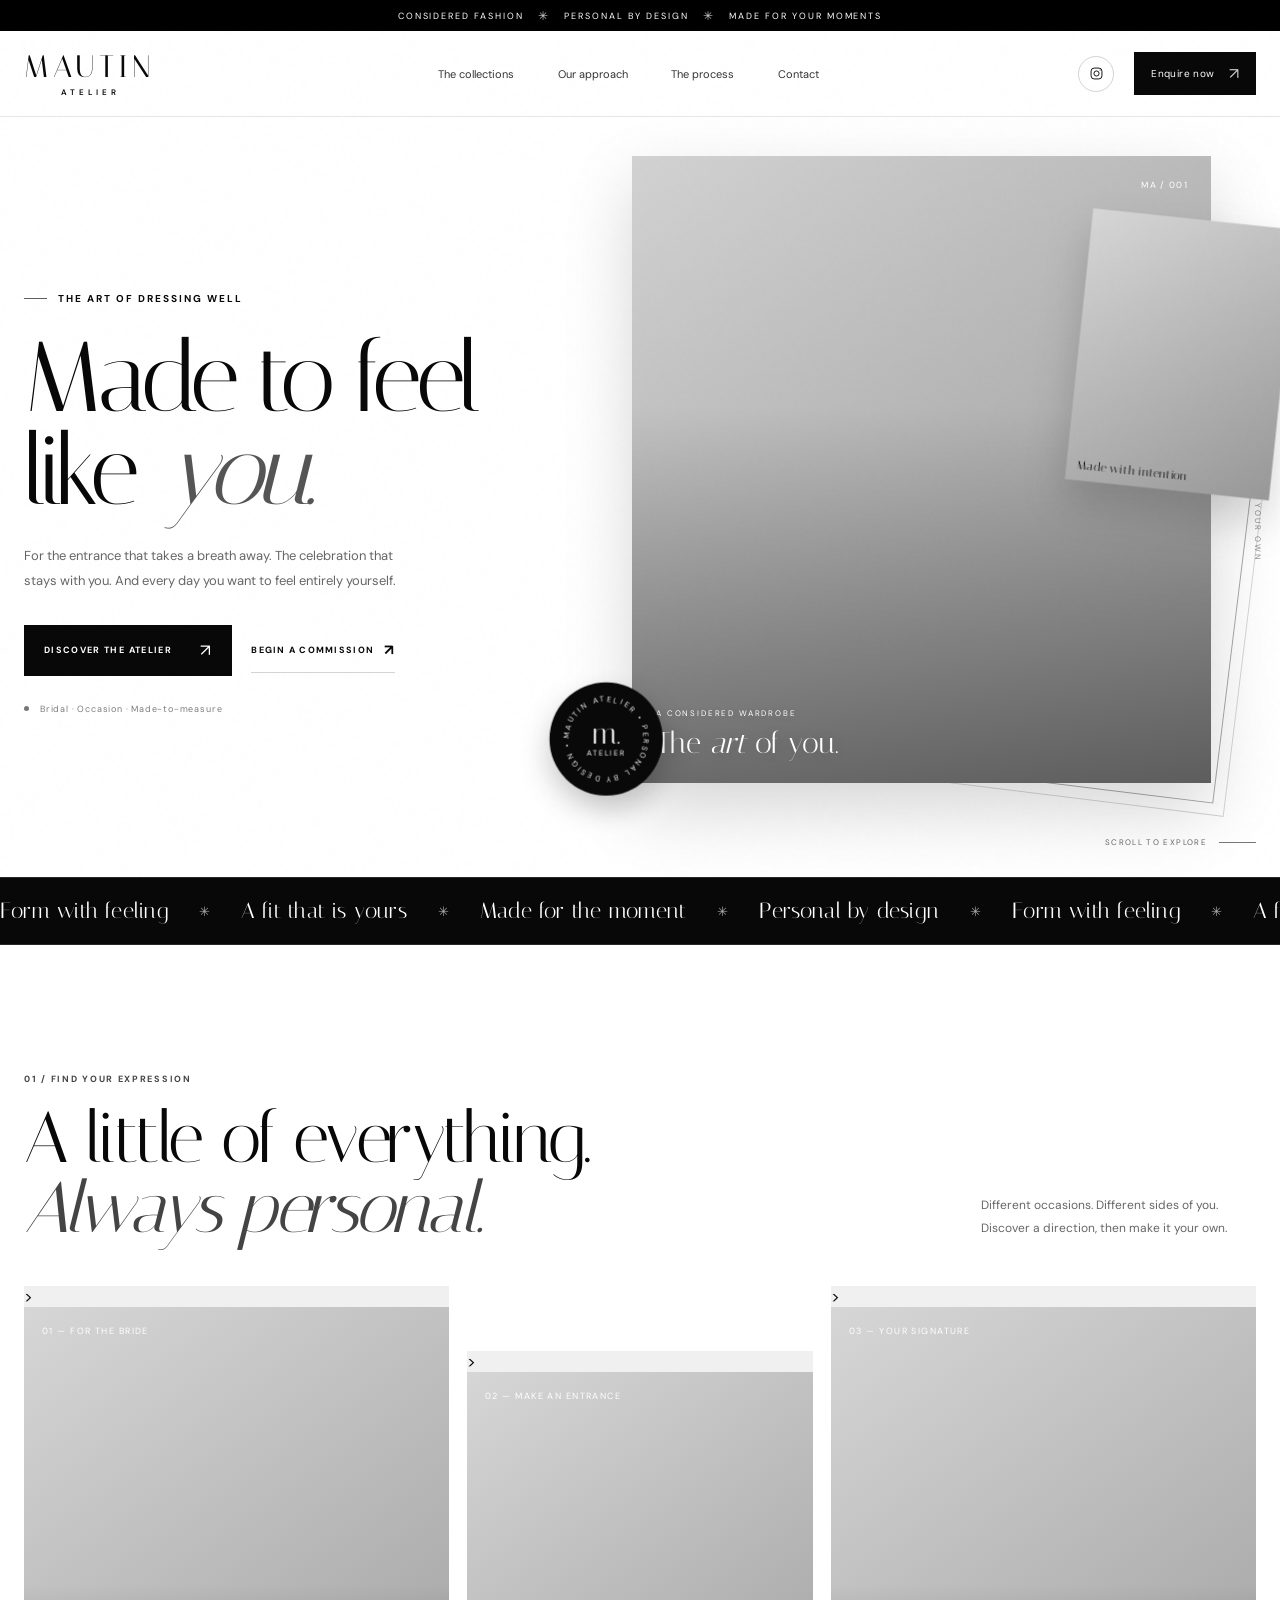
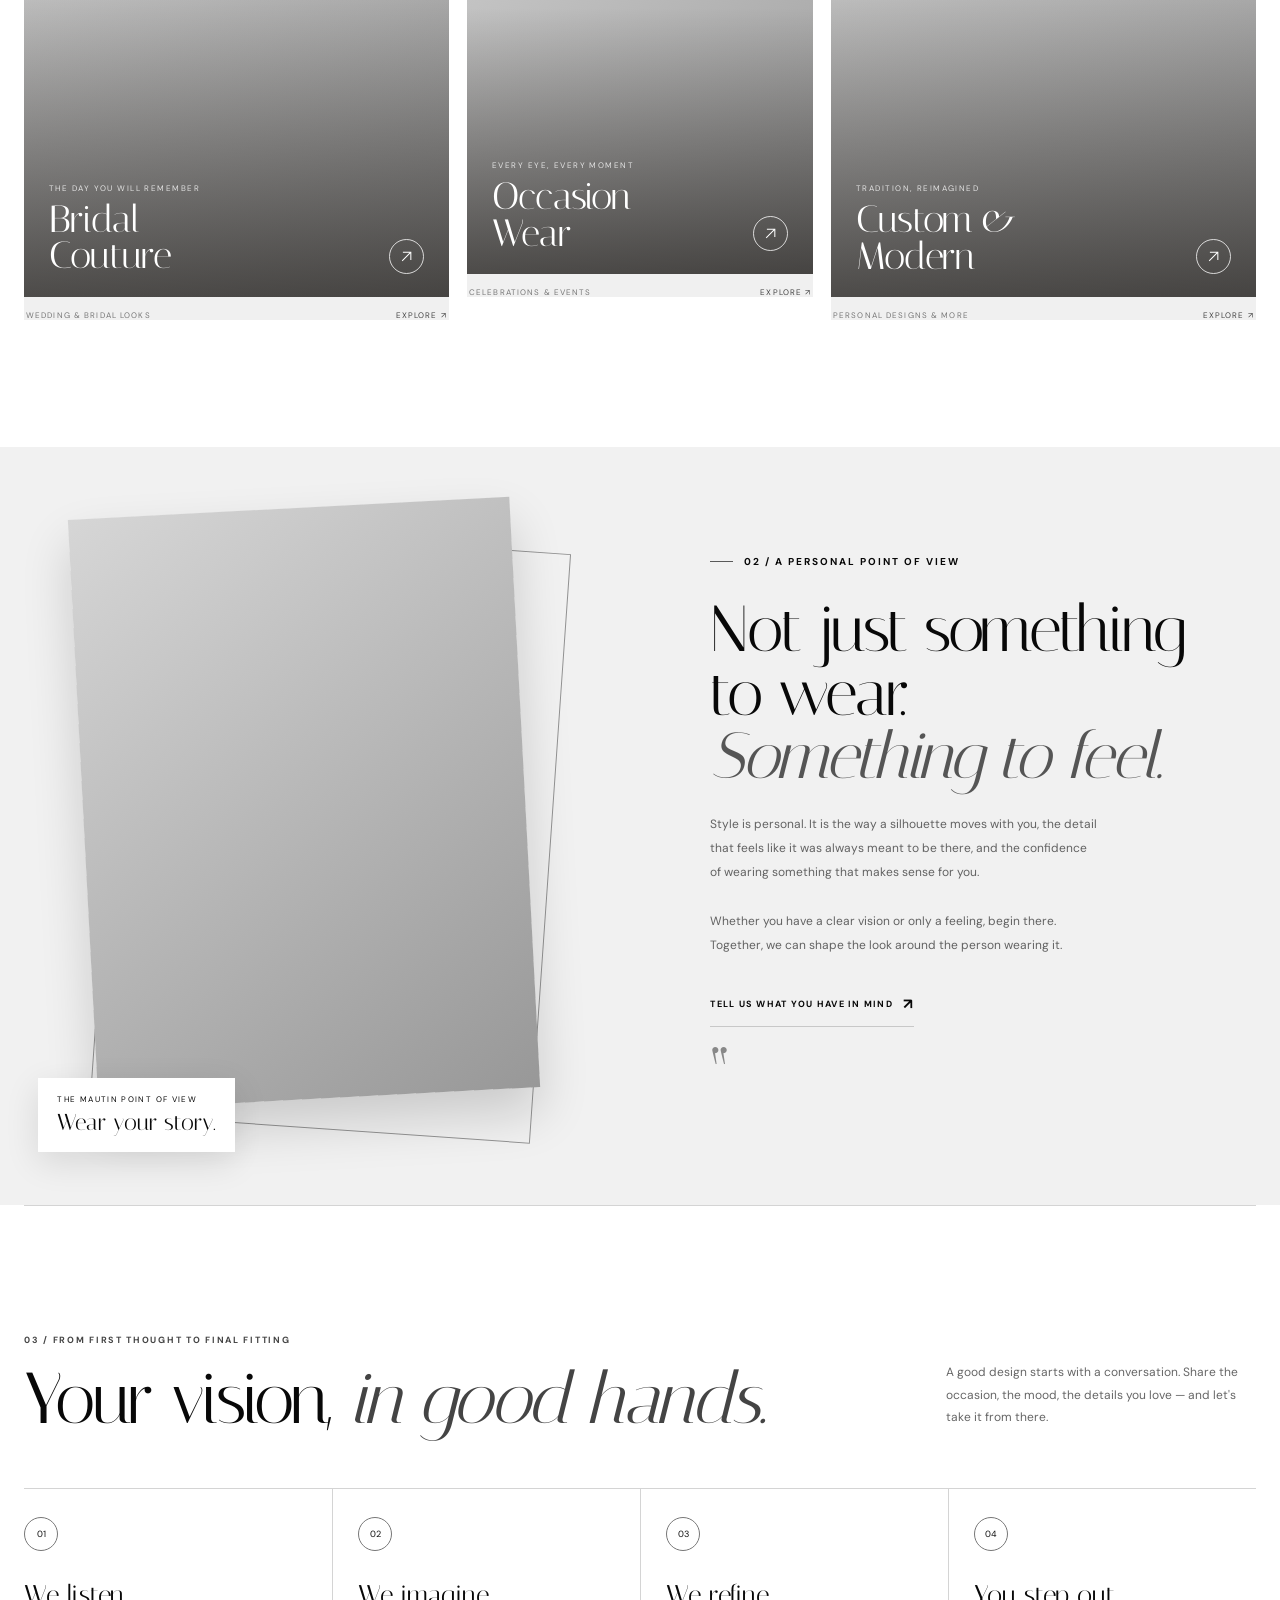
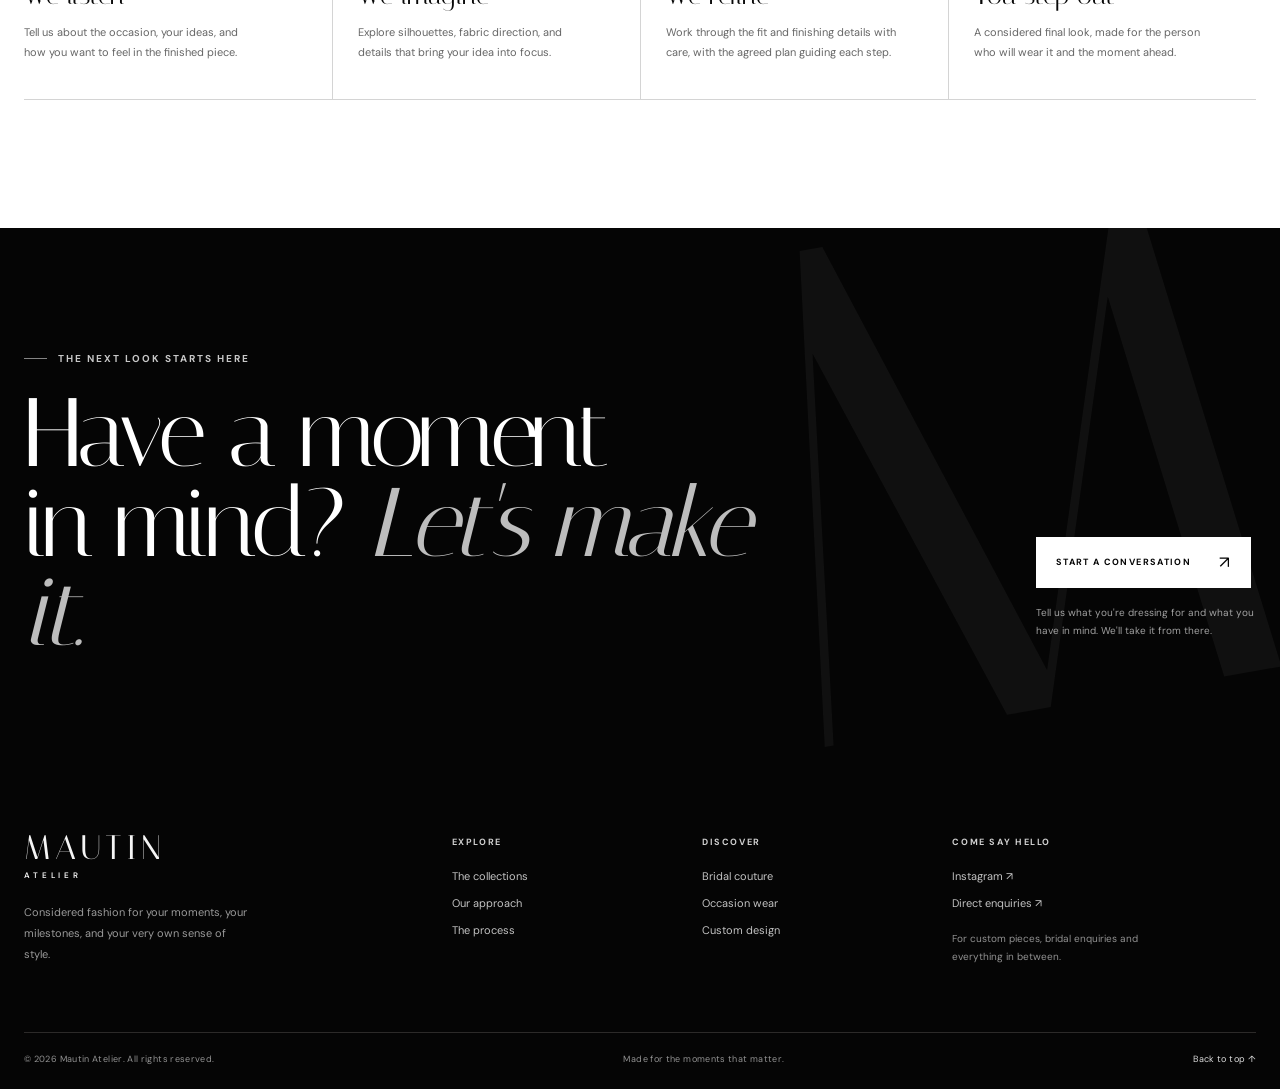
==== commit e85fa8ba: "Route homepage calls to action to the correct service and contact pages" ====
--- a/index.html
+++ b/index.html
@@ -324,7 +324,7 @@
     #dress3d {
       position: fixed; z-index: 1; left: 50%; top: 5vh;
       transform: translateX(-50%);
-      width: min(112vw, 900px); height: 94vh;
+      width: min(84vw, 900px); height: 94vh;
       pointer-events: none; opacity: .36; mix-blend-mode: multiply;
       display: block; contain: strict;
     }
@@ -413,7 +413,7 @@
       .hero-vertical, .scroll-indicator { display: none; }
       .hero-note { position: static; margin-top: -4px; font-size: 8px; }
       #dress3d {
-        width: 128vw; max-width: 760px; height: 91vh;
+        width: 100vw; max-width: 520px; height: 91vh;
         top: 5vh; opacity: .34;
       }
       .marquee-track { padding: 15px 0; }
@@ -506,13 +506,13 @@
         <a href="#collections">The collections</a>
         <a href="#atelier">Our approach</a>
         <a href="#process">The process</a>
-        <a href="#contact">Contact</a>
+        <a href="contact.html">Contact</a>
       </nav>
       <div class="nav-right">
         <a class="icon-link" href="https://www.instagram.com/mautinatelier/" target="_blank" rel="noopener noreferrer" aria-label="Instagram">
           <svg viewBox="0 0 24 24" fill="none" stroke="currentColor" stroke-width="1.5" aria-hidden="true"><rect x="3.3" y="3.3" width="17.4" height="17.4" rx="5"/><circle cx="12" cy="12" r="4.1"/><circle cx="17.8" cy="6.5" r=".8" fill="currentColor" stroke="none"/></svg>
         </a>
-        <a class="nav-cta" href="https://ig.me/m/mautinatelier" target="_blank" rel="noopener noreferrer">Enquire now <span>↗</span></a>
+        <a class="nav-cta" href="contact.html">Enquire now <span>↗</span></a>
         <button class="menu-toggle" id="menuToggle" aria-label="Open navigation" aria-expanded="false" aria-controls="navigation"><i></i><i></i></button>
       </div>
     </div>
@@ -526,7 +526,7 @@
         <p class="hero-desc">For the entrance that takes a breath away. The celebration that stays with you. And every day you want to feel entirely yourself.</p>
         <div class="hero-actions">
           <a class="button-primary" href="#collections">Discover the atelier <b>↗</b></a>
-          <a class="text-link" href="https://ig.me/m/mautinatelier" target="_blank" rel="noopener noreferrer">Begin a commission <span>↗</span></a>
+          <a class="text-link" href="contact.html?service=Custom%20Design">Begin a commission <span>↗</span></a>
         </div>
         <div class="hero-note"><span class="note-dot"></span> Bridal · Occasion · Made-to-measure</div>
       </div>
@@ -567,7 +567,7 @@
         <p class="section-intro">Different occasions. Different sides of you. Discover a direction, then make it your own.</p>
       </div>
       <div class="collection-grid">
-        <a class="collection-card reveal" href="https://ig.me/m/mautinatelier" target="_blank" rel="noopener noreferrer" aria-label="Enquire about bridal couture">
+        <a class="collection-card reveal" href="bridal.html" aria-label="Explore bridal couture">>
           <div class="collection-image">
             <img src="https://images.unsplash.com/photo-1591604466107-ec97de577aff?auto=format&fit=crop&w=900&q=85" alt="Bridal fashion editorial in soft ivory tones" loading="lazy" />
             <span class="collection-number">01 — FOR THE BRIDE</span>
@@ -575,7 +575,7 @@
           </div>
           <div class="collection-caption"><span>Wedding & bridal looks</span><span>Explore ↗</span></div>
         </a>
-        <a class="collection-card reveal" href="https://ig.me/m/mautinatelier" target="_blank" rel="noopener noreferrer" aria-label="Enquire about occasion wear">
+        <a class="collection-card reveal" href="occasion-wear.html" aria-label="Explore occasion wear">>
           <div class="collection-image">
             <img src="https://images.unsplash.com/photo-1539109136881-3be0616acf4b?auto=format&fit=crop&w=850&q=85" alt="Fashion editorial celebrating a confident silhouette" loading="lazy" />
             <span class="collection-number">02 — MAKE AN ENTRANCE</span>
@@ -583,7 +583,7 @@
           </div>
           <div class="collection-caption"><span>Celebrations & events</span><span>Explore ↗</span></div>
         </a>
-        <a class="collection-card reveal" href="https://ig.me/m/mautinatelier" target="_blank" rel="noopener noreferrer" aria-label="Enquire about custom and traditional designs">
+        <a class="collection-card reveal" href="custom-design.html" aria-label="Explore custom and traditional designs">>
           <div class="collection-image">
             <img src="https://images.unsplash.com/photo-1525507119028-ed4c629a60a3?auto=format&fit=crop&w=900&q=85" alt="Curated fashion pieces and considered styling" loading="lazy" />
             <span class="collection-number">03 — YOUR SIGNATURE</span>
@@ -607,7 +607,7 @@
         <h2 id="manifesto-title">Not just something to wear.<br /><em>Something to feel.</em></h2>
         <p>Style is personal. It is the way a silhouette moves with you, the detail that feels like it was always meant to be there, and the confidence of wearing something that makes sense for you.</p>
         <p>Whether you have a clear vision or only a feeling, begin there. Together, we can shape the look around the person wearing it.</p>
-        <a class="text-link" href="https://ig.me/m/mautinatelier" target="_blank" rel="noopener noreferrer">Tell us what you have in mind <span>↗</span></a>
+        <a class="text-link" href="contact.html?service=Custom%20Design">Tell us what you have in mind <span>↗</span></a>
         <div class="manifesto-mark" aria-hidden="true">“</div>
       </div>
     </section>
@@ -635,7 +635,7 @@
           <h2 id="cta-title">Have a moment<br />in mind? <em>Let's make it.</em></h2>
         </div>
         <div class="cta-action">
-          <a class="button-primary button-light" href="https://ig.me/m/mautinatelier" target="_blank" rel="noopener noreferrer">Start a conversation <b>↗</b></a>
+          <a class="button-primary button-light" href="contact.html">Start a conversation <b>↗</b></a>
           <p class="cta-small">Tell us what you're dressing for and what you have in mind. We'll take it from there.</p>
         </div>
       </div>
@@ -657,14 +657,14 @@
         </div>
         <div class="footer-col">
           <h4>Discover</h4>
-          <a href="#collections">Bridal couture</a>
-          <a href="#collections">Occasion wear</a>
-          <a href="#collections">Custom design</a>
+          <a href="bridal.html">Bridal couture</a>
+          <a href="occasion-wear.html">Occasion wear</a>
+          <a href="custom-design.html">Custom design</a>
         </div>
         <div class="footer-col">
           <h4>Come say hello</h4>
           <a href="https://www.instagram.com/mautinatelier/" target="_blank" rel="noopener noreferrer">Instagram ↗</a>
-          <a href="https://ig.me/m/mautinatelier" target="_blank" rel="noopener noreferrer">Direct enquiries ↗</a>
+          <a href="contact.html">Direct enquiries ↗</a>
           <p style="font-size:10px;line-height:1.8;color:#929292;max-width:230px;margin-top:20px;">For custom pieces, bridal enquiries and everything in between.</p>
         </div>
       </div>
@@ -749,7 +749,7 @@
         return;
       }
 
-      const mobile = window.matchMedia("(max-width: 760px)").matches;
+      let mobile = window.matchMedia("(max-width: 760px)").matches;
       let renderer;
       try {
         renderer = new THREE.WebGLRenderer({
@@ -996,7 +996,7 @@
       // Floral lace clustered around the corset and the upper front of the skirt.
       [[-0.28,1.36],[-0.12,1.46],[0.11,1.46],[0.28,1.35],[-0.19,1.19],[0,1.23],[0.2,1.18],[-0.28,0.98],[0.24,0.97]]
         .forEach(([x,y],i) => {
-          const t = THREE.MathUtils.clamp((y - 0.53) / 3.16, 0, 1);
+          const t = THREE.MathUtils.clamp((y - 0.48) / 1.20, 0.03, 0.97);
           const dims = bodiceProfile(t);
           const z = dims.rz * Math.sqrt(Math.max(0.1, 1 - Math.pow(x / dims.rx, 2))) + 0.02;
           makeFlower(x, y, z, i < 7 ? 0.078 : 0.060);
@@ -1055,10 +1055,12 @@
         const rect = canvas.getBoundingClientRect();
         if (!rect.width || !rect.height) return;
         const small = window.matchMedia("(max-width: 760px)").matches;
+        mobile = small;
         renderer.setPixelRatio(Math.min(window.devicePixelRatio || 1, small ? 1.2 : 1.5));
         renderer.setSize(rect.width, rect.height, false);
         camera.aspect = rect.width / rect.height;
-        camera.position.z = small ? 9.65 : 8.55;
+        camera.position.z = small ? 10.25 : 8.75;
+        dress.scale.set(small ? 0.73 : 0.96, small ? 0.96 : 1.02, small ? 0.73 : 0.96);
         camera.updateProjectionMatrix();
       }
       const ro = new ResizeObserver(resize);
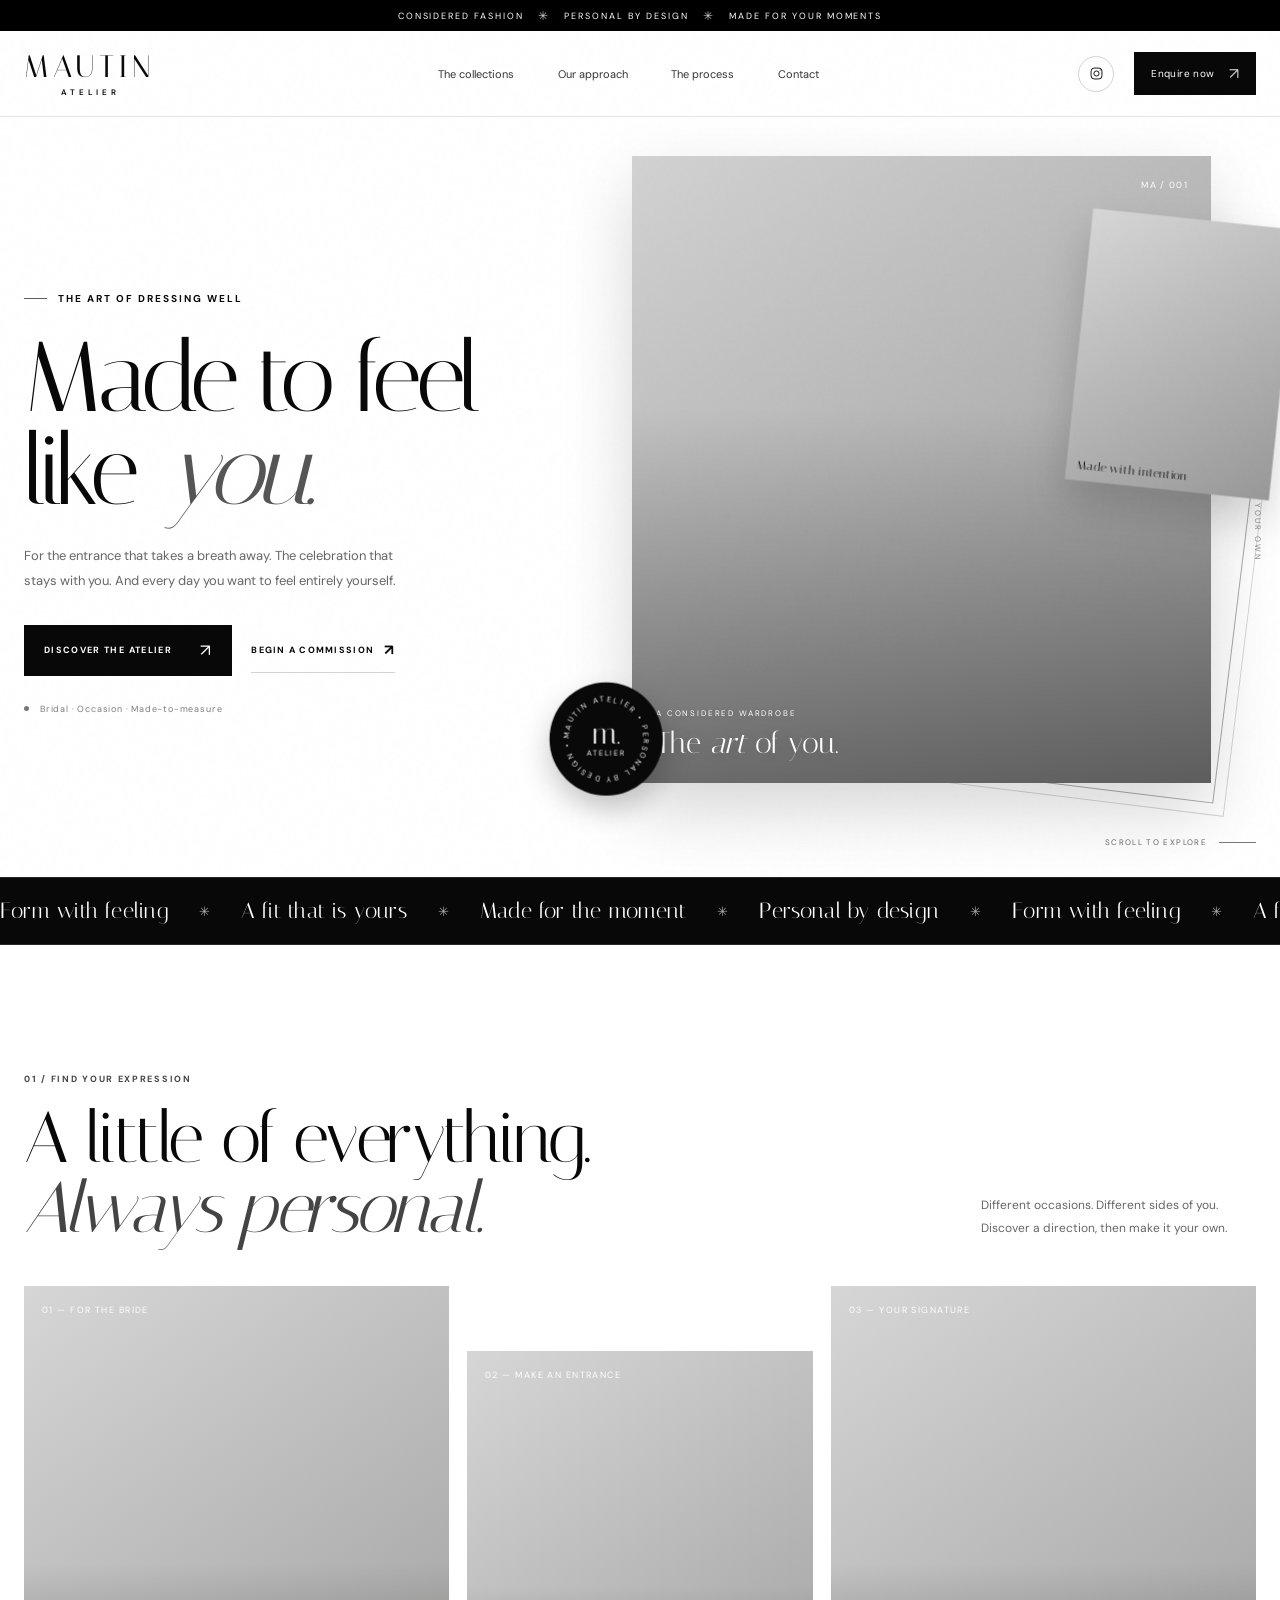
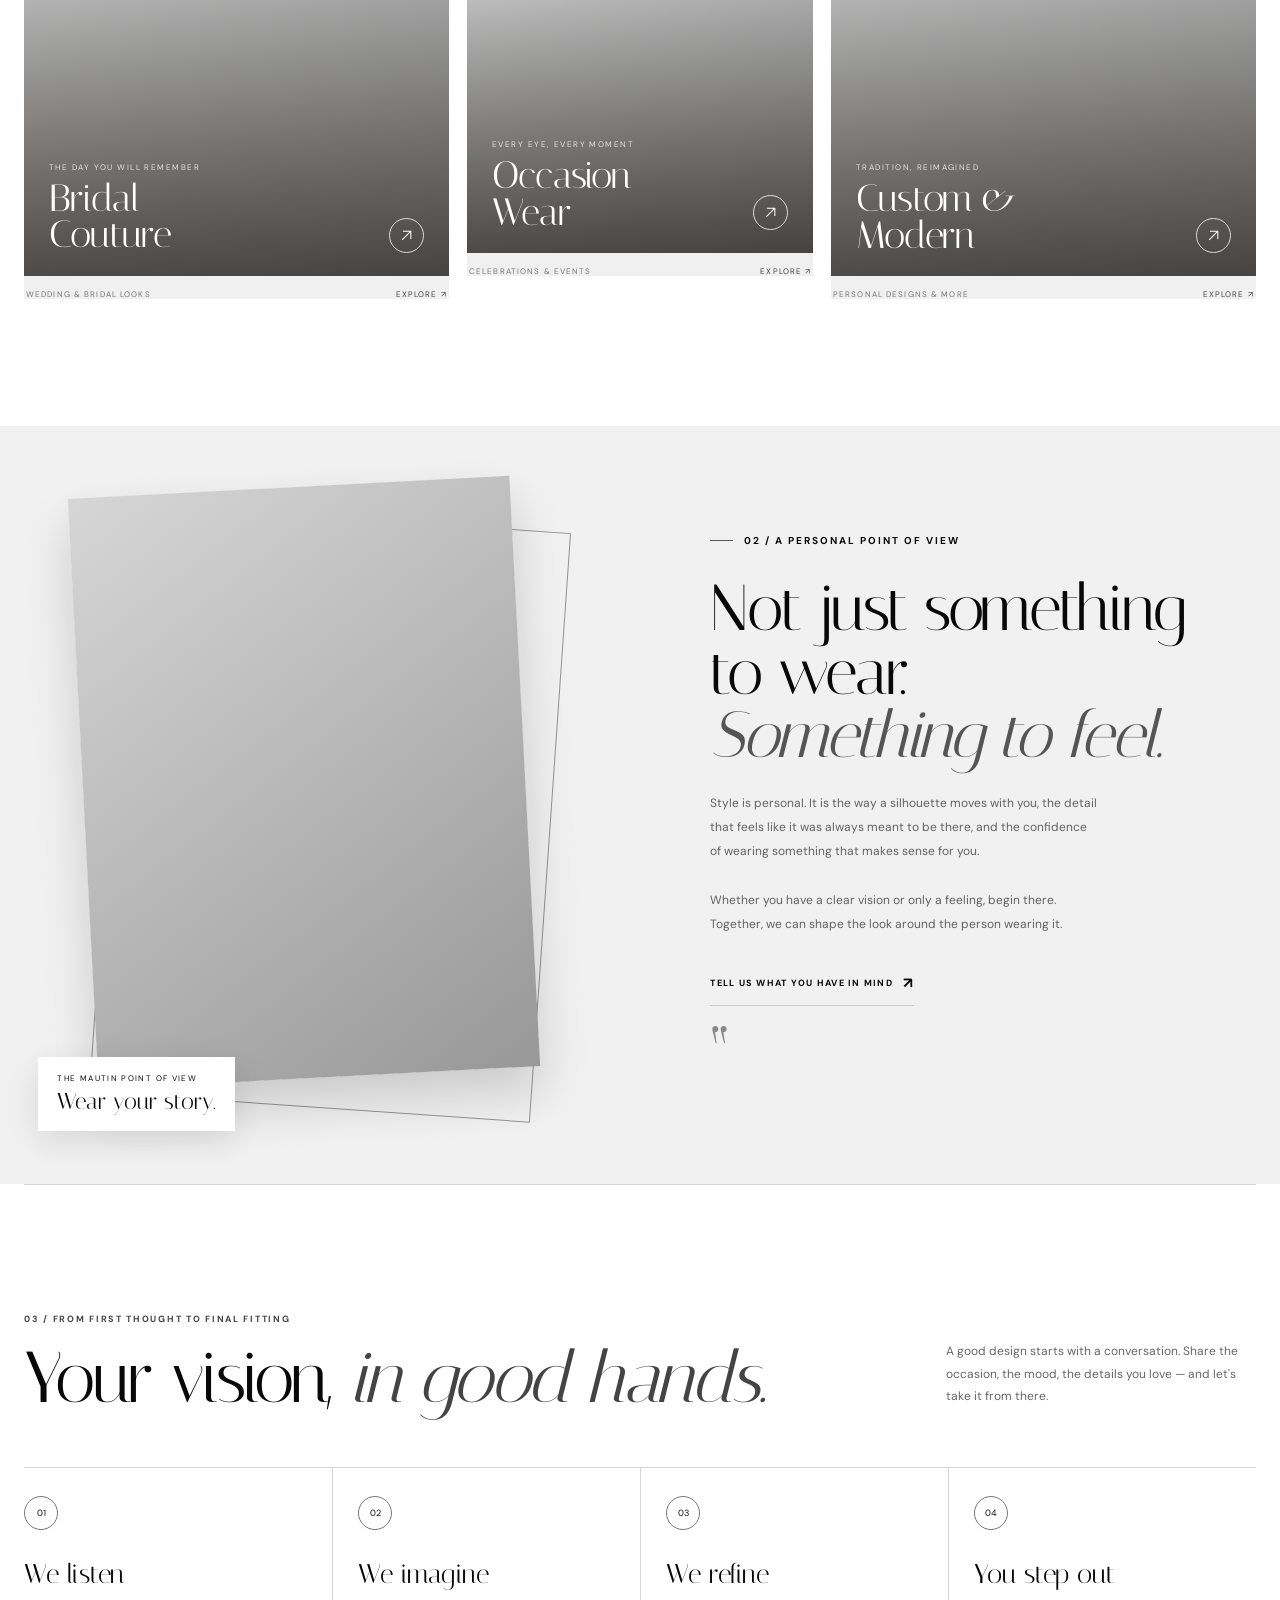
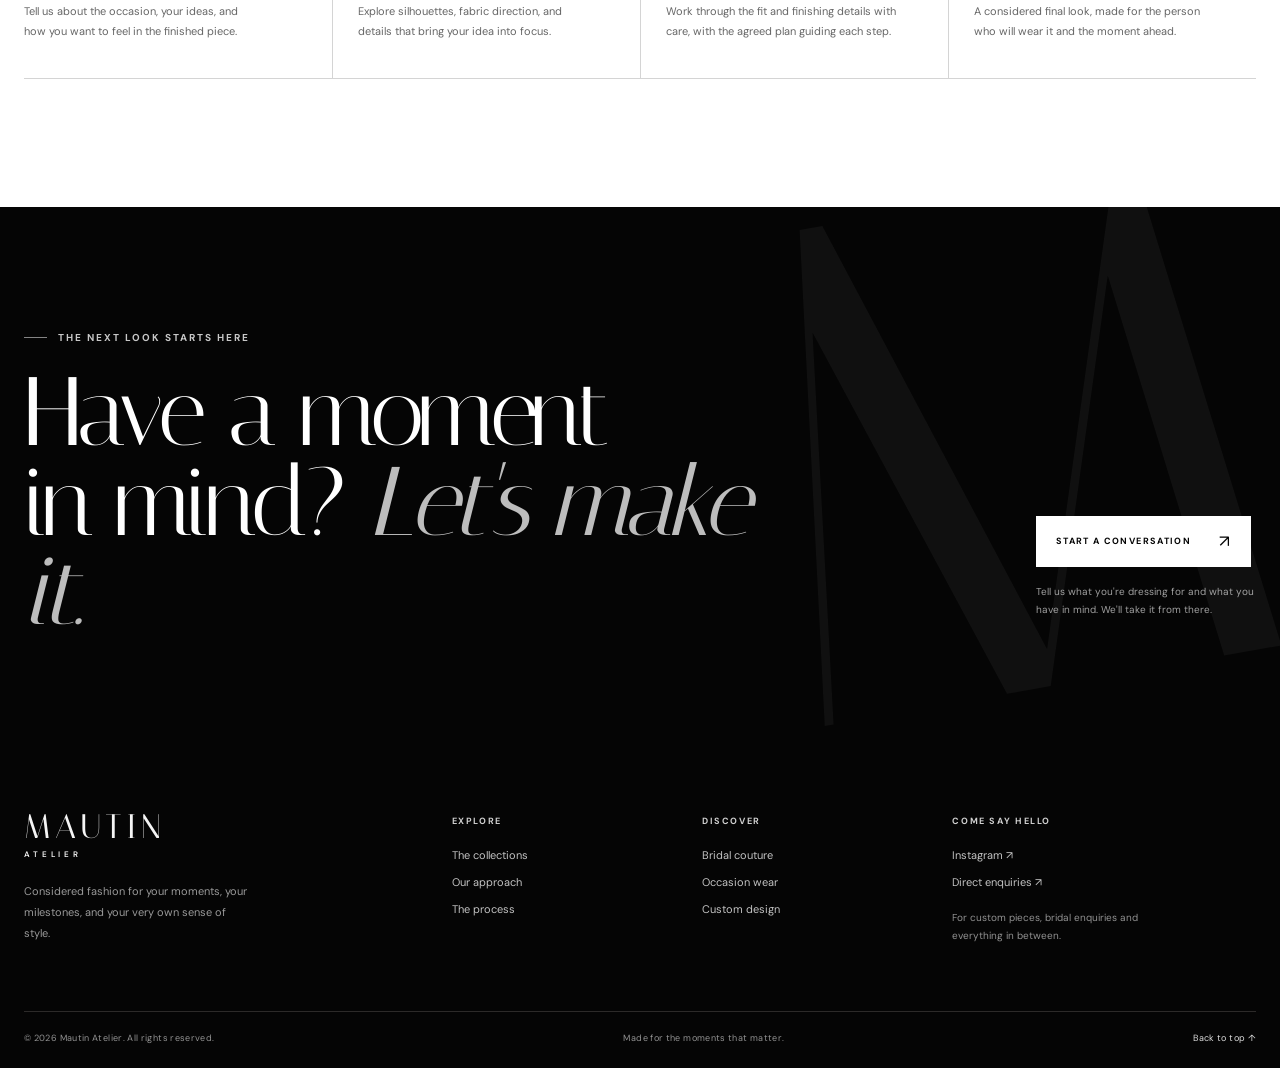
==== commit 243995ba: "Fix collection card markup after routing cards to detail pages" ====
--- a/index.html
+++ b/index.html
@@ -567,7 +567,7 @@
         <p class="section-intro">Different occasions. Different sides of you. Discover a direction, then make it your own.</p>
       </div>
       <div class="collection-grid">
-        <a class="collection-card reveal" href="bridal.html" aria-label="Explore bridal couture">>
+        <a class="collection-card reveal" href="bridal.html" aria-label="Explore bridal couture">
           <div class="collection-image">
             <img src="https://images.unsplash.com/photo-1591604466107-ec97de577aff?auto=format&fit=crop&w=900&q=85" alt="Bridal fashion editorial in soft ivory tones" loading="lazy" />
             <span class="collection-number">01 — FOR THE BRIDE</span>
@@ -575,7 +575,7 @@
           </div>
           <div class="collection-caption"><span>Wedding & bridal looks</span><span>Explore ↗</span></div>
         </a>
-        <a class="collection-card reveal" href="occasion-wear.html" aria-label="Explore occasion wear">>
+        <a class="collection-card reveal" href="occasion-wear.html" aria-label="Explore occasion wear">
           <div class="collection-image">
             <img src="https://images.unsplash.com/photo-1539109136881-3be0616acf4b?auto=format&fit=crop&w=850&q=85" alt="Fashion editorial celebrating a confident silhouette" loading="lazy" />
             <span class="collection-number">02 — MAKE AN ENTRANCE</span>
@@ -583,7 +583,7 @@
           </div>
           <div class="collection-caption"><span>Celebrations & events</span><span>Explore ↗</span></div>
         </a>
-        <a class="collection-card reveal" href="custom-design.html" aria-label="Explore custom and traditional designs">>
+        <a class="collection-card reveal" href="custom-design.html" aria-label="Explore custom and traditional designs">
           <div class="collection-image">
             <img src="https://images.unsplash.com/photo-1525507119028-ed4c629a60a3?auto=format&fit=crop&w=900&q=85" alt="Curated fashion pieces and considered styling" loading="lazy" />
             <span class="collection-number">03 — YOUR SIGNATURE</span>
